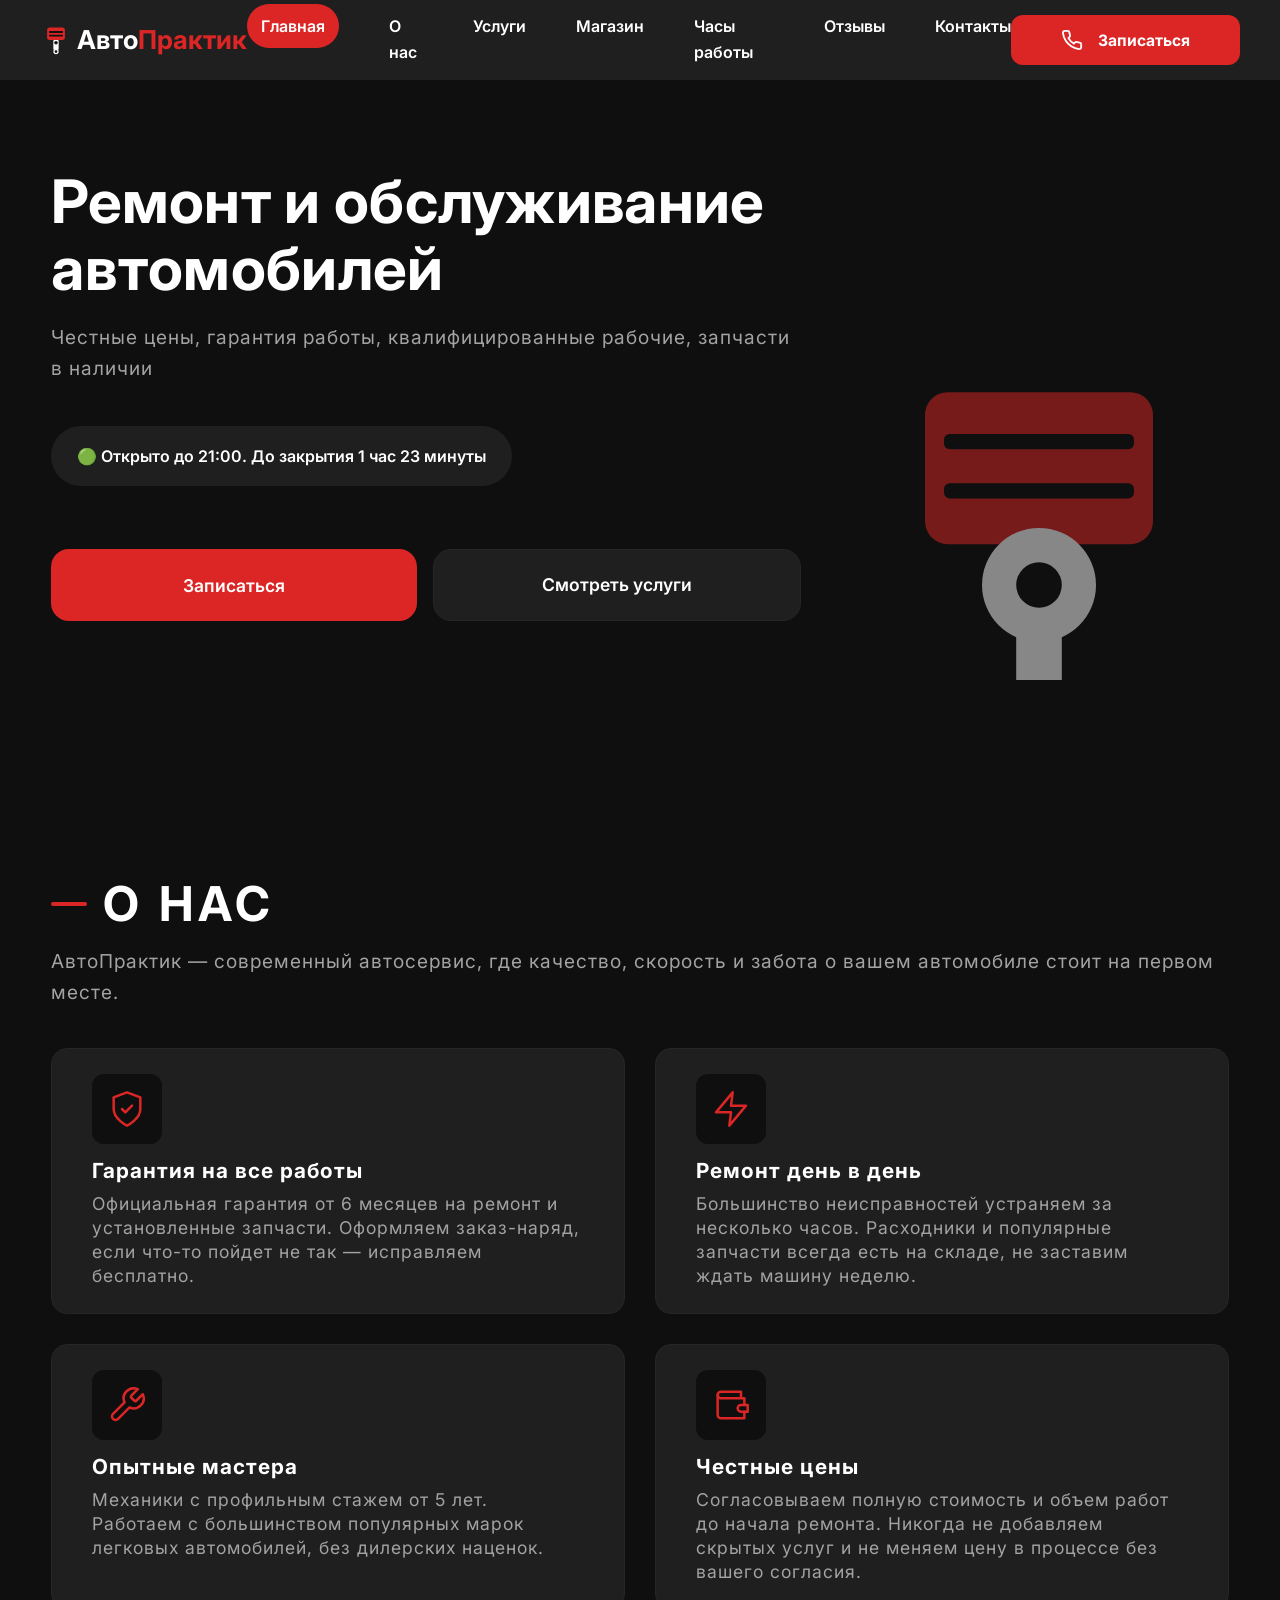
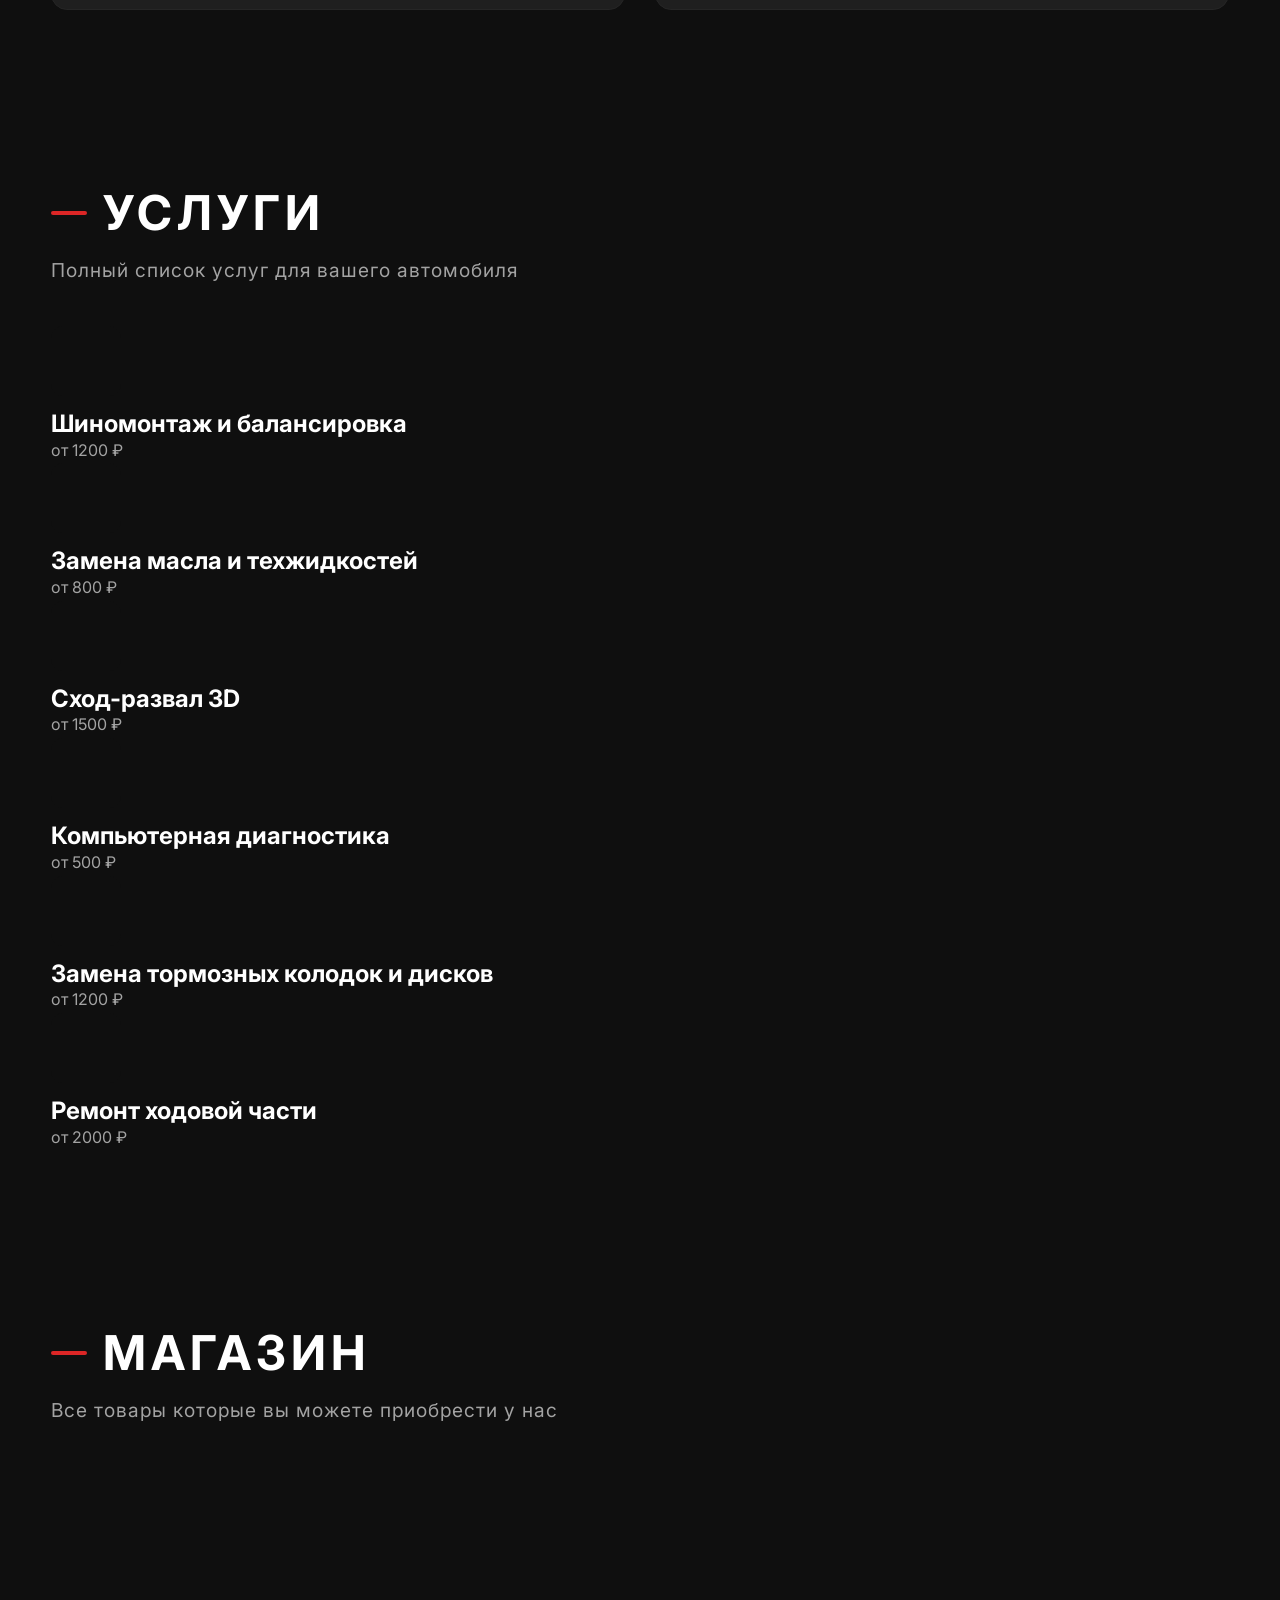
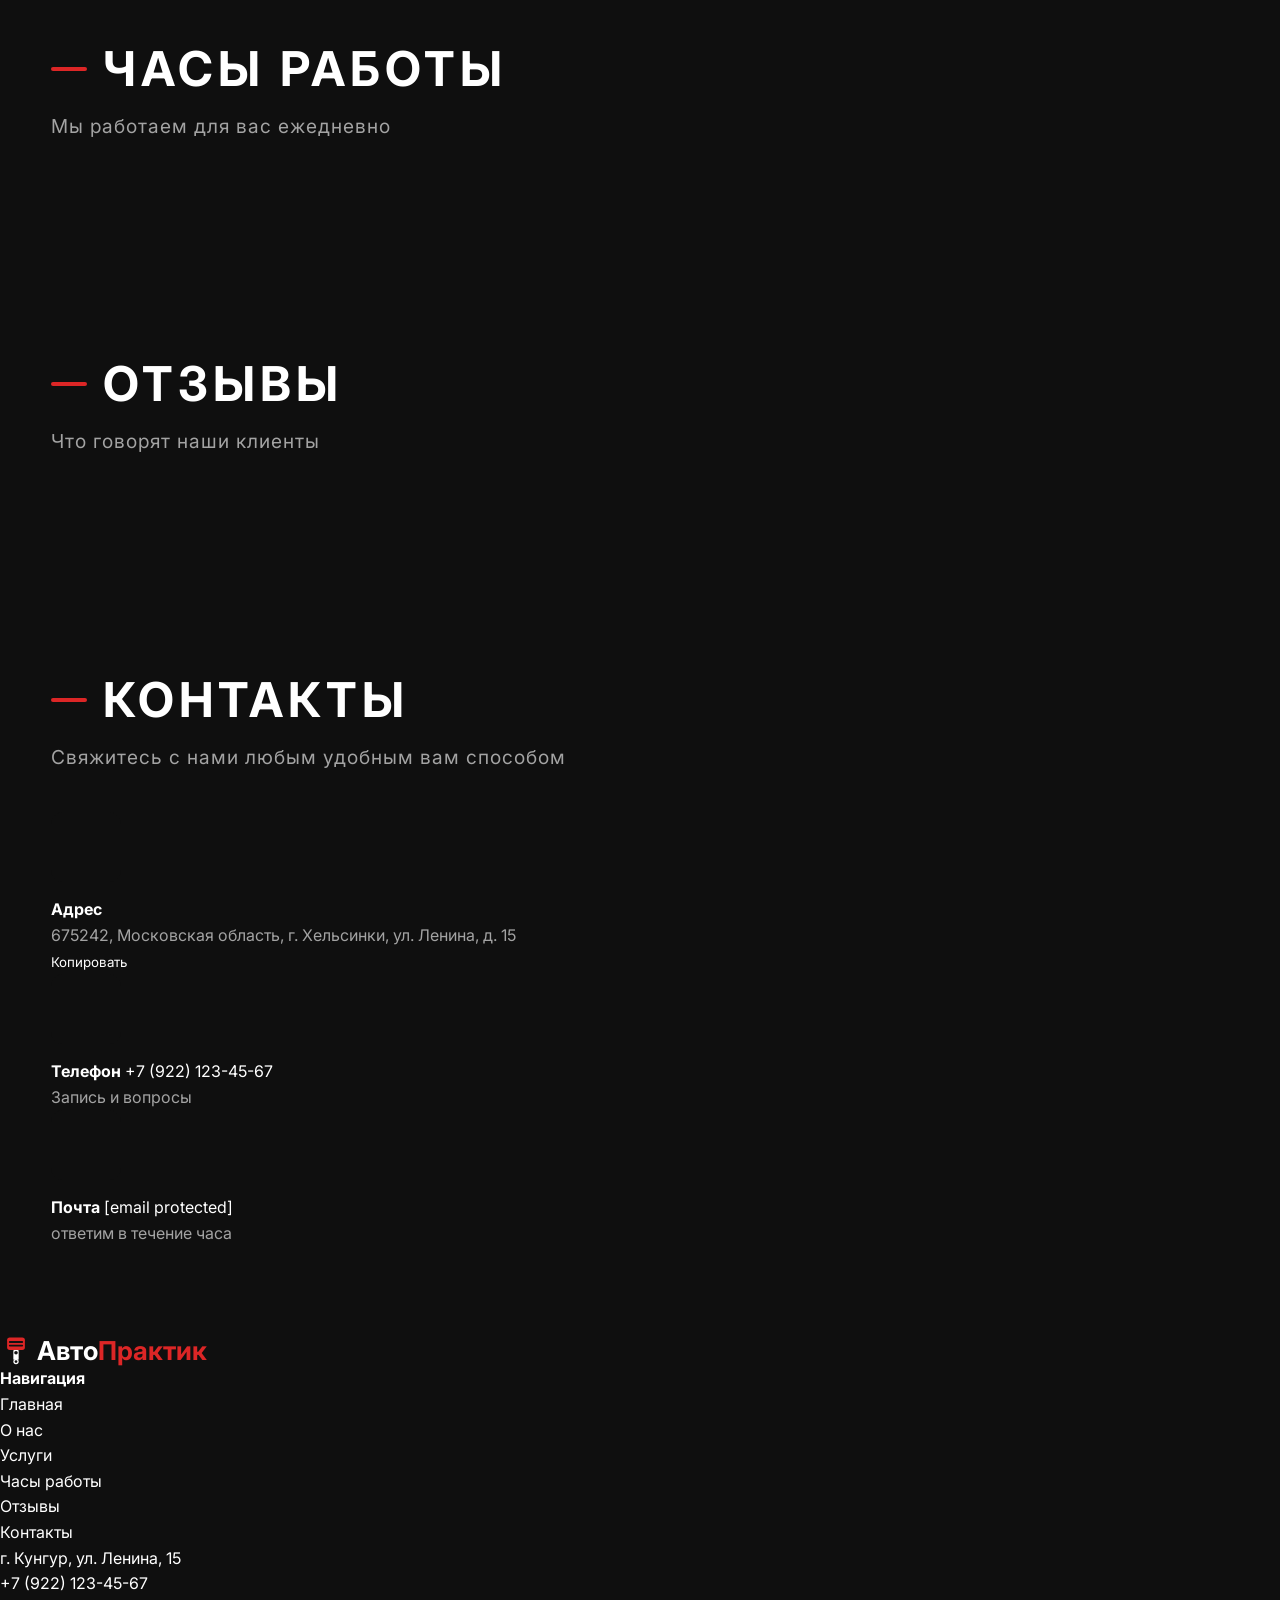
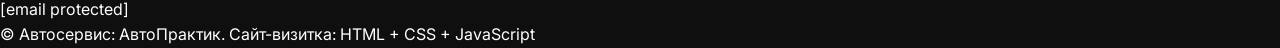
==== index.html @ 9442e723 "Первый коммит" ====
<!DOCTYPE html>
<html lang="ru" data-theme="dark">
<head>
    <meta charset="UTF-8">
    <meta name="viewport" content="width=device-width, initial-scale=1.0">
    <title>Автосервис • Практика</title>
    <link rel="preconnect" href="https://fonts.googleapis.com">
    <link rel="preconnect" href="https://fonts.gstatic.com" crossorigin>
    <link href="https://fonts.googleapis.com/css2?family=Inter:wght@400;500;600;700&display=swap" rel="stylesheet">
    <link rel="stylesheet" href="style.css">
</head>
<body>
    <!-- шапка -->
    <header id="header">
        <a href="#home" class="logo">
            <svg width="32" height="32" viewBox="0 0 36 36" fill="none" xmlns="http://www.w3.org/2000/svg">
                <rect x="8" y="4" width="20" height="14" rx="3" fill="#dc2626"/>
                <rect x="10" y="8" width="16" height="2" rx="1" fill="#111"/>
                <rect x="10" y="12" width="16" height="2" rx="1" fill="#111"/>
                <rect x="15" y="18" width="6" height="11" rx="1" fill="#ffffff"/>
                <circle cx="18" cy="21" r="2" fill="#111"/>
                <circle cx="18" cy="31" r="3" fill="#ffffff"/>
                <circle cx="18" cy="31" r="1.5" fill="#111"/>
            </svg>
            <h2>Авто<span>Практик</span></h2>
        </a>

        <nav>
            <ul class="nav-links" id="navLinks">
                <li><a href="#home" class="active">Главная</a></li>
                <li><a href="#about">О нас</a></li>
                <li><a href="#services">Услуги</a></li>
                <li><a href="#store">Магазин</a></li>
                <li><a href="#visit">Часы работы</a></li>
                <li><a href="#reviews">Отзывы</a></li>
                <li><a href="#contacts">Контакты</a></li>
            </ul>
        </nav>

        <div class="nav-actions">
            <button class="btn btn-primary" id="record">
                <svg width="22" height="22" viewBox="0 0 24 24" fill="none" stroke="currentColor" stroke-width="2" stroke-linecap="round" stroke-linejoin="round" xmlns="http://www.w3.org/2000/svg">
                    <path d="M22 16.92v3a2 2 0 0 1-2.18 2 19.79 19.79 0 0 1-8.63-3.07 19.5 19.5 0 0 1-6-6A19.79 19.79 0 0 1 2.12 4.18 2 2 0 0 1 4.11 2h3a2 2 0 0 1 2 1.72 12.84 12.84 0 0 0 .7 2.81 2 2 0 0 1-.45 2.11L8.09 9.91a16 16 0 0 0 6 6l1.27-1.27a2 2 0 0 1 2.11-.45 12.84 12.84 0 0 0 2.81.7A2 2 0 0 1 22 16.92z"/>
                </svg>
                Записаться
            </button>
            <button class="burger" id="burger" aria-label="Меню навигации"><span></span><span></span><span></span></button>
        </div>
    </header>

    <section id="home">
        <div class="container">
            <div class="gallery reveal" id="gallery">
                <div class="gallery-heading">
                    <h1>Ремонт и обслуживание автомобилей</h1>
                    <p>Честные цены, гарантия работы, квалифицированные рабочие, запчасти в наличии</p>
                    <span class="open-badge">
						<span class="open-dot" id="heroDot"></span>
						<span id="heroStatus">🟢 Открыто до 21:00. До закрытия 1 час 23 минуты</span>
					</span>
                    <div class="hero-buttons">
                        <div class="hero-buttons">
                            <button class="btn btn-primary" id="record">Записаться</button>
                            <a href="#services" class="btn btn-ghost">Смотреть услуги</a>
                        </div>
                    </div>
                </div>
                <svg id="heroPiston" viewBox="0 0 200 300" fill="none" xmlns="http://www.w3.org/2000/svg">
                    <g id="pistonGroup">
                        <rect id="pistonHead" x="40" y="40" width="120" height="80" rx="12" fill="#dc2626"/>
                        <rect x="50" y="62" width="100" height="8" rx="3" fill="#0f0f0f"/>
                        <rect x="50" y="88" width="100" height="8" rx="3" fill="#0f0f0f"/>
                        <rect id="conrod" x="88" y="120" width="24" height="110" rx="6" fill="#ffffff"/>
                        <circle cx="100" cy="135" r="10" fill="#0f0f0f"/>
                    </g>
                    <circle cx="100" cy="250" r="30" fill="#ffffff"/>
                    <circle cx="100" cy="250" r="12" fill="#0f0f0f"/>
                    <circle id="crankPin" cx="100" cy="230" r="8" fill="#ffffff"/>
                </svg>
            </div>
        </div>
    </section>

    <section id="about">
        <div class="container">
            <div class="section-head reveal">
                <h2 class="section-title">О нас</h2>
				<p class="section-sub">АвтоПрактик — современный автосервис, где качество, скорость и забота о вашем автомобиле стоит на первом месте.</p>
            </div>
            <div class="features">
                <article class="feature reveal">
                    <div class="f-icon">
                        <svg width="40" height="40" viewBox="0 0 24 24" fill="none" stroke="#dc2626" stroke-width="1.5" stroke-linecap="round" stroke-linejoin="round">
                            <path d="M12 22s8-4 8-10V5l-8-3-8 3v7c0 6 8 10 8 10z"/>
                            <path d="m9 12 2 2 4-4"/>
                        </svg>
                    </div>
                    <h3>Гарантия на все работы</h3>
                    <p>Официальная гарантия от 6 месяцев на ремонт и установленные запчасти. Оформляем заказ-наряд, если что-то пойдет не так — исправляем бесплатно.</p>
                </article>
                <article class="feature reveal">
                    <div class="f-icon">
                        <svg width="40" height="40" viewBox="0 0 24 24" fill="none" stroke="#dc2626" stroke-width="1.5" stroke-linecap="round" stroke-linejoin="round">
                            <path d="M13 2 3 14h9l-1 8 10-12h-9l1-8z"/>
                        </svg>
                    </div>
                    <h3>Ремонт день в день</h3>
                    <p>Большинство неисправностей устраняем за несколько часов. Расходники и популярные запчасти всегда есть на складе, не заставим ждать машину неделю.</p>
                </article>
                <article class="feature reveal">
                    <div class="f-icon">
                        <svg width="40" height="40" viewBox="0 0 24 24" fill="none" stroke="#dc2626" stroke-width="1.5" stroke-linecap="round" stroke-linejoin="round">
                            <path d="M14.7 6.3a1 1 0 0 0 0 1.4l1.6 1.6a1 1 0 0 0 1.4 0l3.77-3.77a6 6 0 0 1-7.94 7.94l-6.91 6.91a2.12 2.12 0 0 1-3-3l6.91-6.91a6 6 0 0 1 7.94-7.94l-3.76 3.76z"/>
                        </svg>
                    </div>
                    <h3>Опытные мастера</h3>
                    <p>Механики с профильным стажем от 5 лет. Работаем с большинством популярных марок легковых автомобилей, без дилерских наценок.</p>
                </article>
                <article class="feature reveal">
                    <div class="f-icon">
                        <svg width="40" height="40" viewBox="0 0 24 24" fill="none" stroke="#dc2626" stroke-width="1.5" stroke-linecap="round" stroke-linejoin="round">
                            <path d="M20 12V8H6a2 2 0 0 1 0-4h12v4"/>
                            <path d="M4 6v12c0 1.1.9 2 2 2h14v-4"/>
                            <path d="M18 12a2 2 0 0 0 0 4h4v-4Z"/>
                        </svg>
                    </div>
                    <h3>Честные цены</h3>
                    <p>Согласовываем полную стоимость и объем работ до начала ремонта. Никогда не добавляем скрытых услуг и не меняем цену в процессе без вашего согласия.</p>
                </article>
            </div>
        </div>
    </section>

    <section id="services">
        <div class="container">
            <div class="section-head reveal">
                <h2 class="section-title">Услуги</h2>
				<p class="section-sub">Полный список услуг для вашего автомобиля</p>
            </div>
            <div class="servis-grid" id="servisGrid">
                <article class="feature-servis reveal">
                    <div class="f-icon"></div>
                    <h2>Шиномонтаж и балансировка</h2>
                    <p>от 1200 ₽</p>
                </article>
                <article class="feature-servis reveal">
                    <div class="f-icon"></div>
                    <h2>Замена масла и техжидкостей</h2>
                    <p>от 800 ₽</p>
                </article>
                <article class="feature-servis reveal">
                    <div class="f-icon"></div>
                    <h2> Сход-развал 3D</h2>
                    <p>от 1500 ₽</p>
                </article>
                <article class="feature-servis reveal">
                    <div class="f-icon"></div>
                    <h2>Компьютерная диагностика</h2>
                    <p>от 500 ₽</p>
                </article>
                <article class="feature-servis reveal">
                    <div class="f-icon"></div>
                    <h2>Замена тормозных колодок и дисков</h2>
                    <p>от 1200 ₽</p>
                </article>
                <article class="feature-servis reveal">
                    <div class="f-icon"></div>
                    <h2>Ремонт ходовой части</h2>
                    <p>от 2000 ₽</p>
                </article>
            </div>
        </div>
    </section>

    <section id="store">
        <div class="container">
            <div class="section-head reveal">
                <h2 class="section-title">Магазин</h2>
				<p class="section-sub">Все товары которые вы можете приобрести у нас</p>
            </div>
            <div class="store-grid" id="storeGrid"></div>
        </div>
    </section>

    <section id="visit">
        <div class="container">
            <div class="section-head reveal">
                <h2 class="section-title">Часы работы</h2>
				<p class="section-sub">Мы работаем для вас ежедневно</p>
            </div>
            <div class="visit-grid" id="visitGrid"></div>
        </div>
    </section>

    <section id="reviews">
        <div class="container">
            <div class="section-head reveal">
                <h2 class="section-title">Отзывы</h2>
				<p class="section-sub">Что говорят наши клиенты</p>
            </div>
            <div class="review" id="review"></div>
        </div>
    </section>

    <section id="contacts">
        <div class="container">
            <div class="section-head reveal">
                <h2 class="section-title">Контакты</h2>
				<p class="section-sub">Свяжитесь с нами любым удобным вам способом</p>
            </div>
            <div class="contacts-grid">
                <div class="contact-list">
                    <div class="contact-item reveal">
                        <span class="f-icon"></span>
                        <div>
                            <b>Адрес</b>
                            <p id="addressText">675242, Московская область, г. Хельсинки, ул. Ленина, д. 15</p>
                        </div>
                        <button class="copy-btn" id="copyAddress">Копировать</button>
                    </div>
                    <div class="contact-item reveal">
                        <span class="f-icon"></span>
                        <b>Телефон</b>
                        <a href="tel:+79221234567">+7 (922) 123-45-67</a>
                        <p>Запись и вопросы</p>
                    </div>
                    <div class="contact-item reveal">
                        <span class="f-icon"></span>
                        <b>Почта</b>
                        <a class="link" href="/cdn-cgi/l/email-protection#f9919c959596b99c81989489959cd79a9694"><span
							class="__cf_email__"
							data-cfemail="d0b8b5bcbcbf90b5a8b1bda0bcb5feb3bfbd">[email&#160;protected]</span></a>
						<p>ответим в течение часа</p>
                    </div>
                </div>
            </div>
        </div>
    </section>

    <!-- подвал -->
     <footer>
        <div class="footer-grid">
            <div>
                <a href="#home" class="logo">
                    <svg width="32" height="32" viewBox="0 0 36 36" fill="none" xmlns="http://www.w3.org/2000/svg">
                        <rect x="8" y="4" width="20" height="14" rx="3" fill="#dc2626"/>
                        <rect x="10" y="8" width="16" height="2" rx="1" fill="#111"/>
                        <rect x="10" y="12" width="16" height="2" rx="1" fill="#111"/>
                        <rect x="15" y="18" width="6" height="11" rx="1" fill="#ffffff"/>
                        <circle cx="18" cy="21" r="2" fill="#111"/>
                        <circle cx="18" cy="31" r="3" fill="#ffffff"/>
                        <circle cx="18" cy="31" r="1.5" fill="#111"/>
                    </svg>
                    <h2>Авто<span>Практик</span></h2>
                </a>
            </div>
            <div>
                <h4>Навигация</h4>
                <ul>
                    <li><a href="#home" class="active">Главная</a></li>
                    <li><a href="#about">О нас</a></li>
                    <li><a href="#services">Услуги</a></li>
                    <li><a href="#visit">Часы работы</a></li>
                    <li><a href="#reviews">Отзывы</a></li>
                    <li><a href="#contacts">Контакты</a></li>
                </ul>
            </div>
            <div>
                <ul>
                    <li><a href="#contacts">г. Кунгур, ул. Ленина, 15</a></li>
					<li><a href="tel:+79221234567">+7 (922) 123-45-67</a></li>
					<li><a href="/cdn-cgi/l/email-protection#d8b0bdb4b4b798bda0b9b5a8b4bdf6bbb7b5"><span class="__cf_email__"
						data-cfemail="660e030a0a0926031e070b160a034805090b">[email&#160;protected]</span></a></li>
                </ul>
            </div>
            <div class="footer-bottom">
				<span>© <span id="year"></span> Автосервис: АвтоПрактик.</span>
				<span>Сайт-визитка: HTML + CSS + JavaScript</span>
			</div>
        </div>
     </footer>

    <script src="script.js"></script>
</body>
</html>
---- style.css ----
/* темная тема */
:root[data-theme="dark"] {
    --bg: #0f0f0f; /* основной фон страницы, почти черный не угольно черный чтобы не резал глаза */
    --surface: #1f1f1f;; /* фон карточек, шапки, выпадающих меню */
    --surface-hover: #2b2b2b; /* фон карточек при наведении */
    --border: #262626; /* цвет разделителей и обводок */
    --text-main: #ffffff; /* основной текст заголовков */
    --text-muted: #a3a3a3; /* приглушенный серый текст подзаголовков */
    --accent: #dc2626; /* твой основной красный акцент для кнопок и выделений */
    --accent-hover: #7f1212; /* красный чуть темнее при наведении на кнопку */
    --accent-soft: rgba(220, 38, 38, 0.1); /* очень бледный красный для подложек */
}
/* светлая тема */
:root[data-theme="light"] {
    --bg: #f8fafc; /* мягкий светло серый фон не ядовито белый */
    --surface: #ffffff; /* чисто белый фон карточек */
    --surface-hover: #f1f5f9; /* светло серый фон при наведении */
    --border: #e2e8f0; /* светлые разделители */
    --text-main: #0f172a; /* темно серый основной текст не чисто черный */
    --text-muted: #64748b; /* приглушенный серый текст */
    --accent: #dc2626; /* красный акцент оставляем ТОТ ЖЕ самый, фирменный цвет не меняется между темами */
    --accent-hover: #b91c1c;
    --accent-soft: rgba(220, 38, 38, 0.1);
} 
* {margin: 0; padding: 0; box-sizing: border-box;}
html {scroll-behavior: smooth;}
body {
    font-family: 'Inter', system-ui, -apple-system, sans-serif;
    background: var(--bg);
    color: var(--text-main);
    line-height: 1.6;
    transition: background-color 0.3s ease, color 0.3s ease;
    width: 100%;
}
h1, h2, h3 {
    font-family: inherit;
    font-weight: 700;
    line-height: 1.12;
    color: var(--text-main)
}
p {color: var(--text-muted)}
.container {width: min(1180px, 92%); margin: 0 auto;}
button {font-family: inherit; cursor: pointer; border: none; background: none; color: inherit;}
section {padding: 88px 0;}
.btn-ghost {background-color: var(--surface); border: 1px solid var(--border)}
.btn-ghost:hover {background: var(--surface-hover);}
.btn {
    display: inline-flex;
    align-items: center;
    gap: 9px;
    padding: 14px 28px;
    border-radius: 999px;
    font-weight: 700;
    font-size: 0.98rem;
    transition:
        transform 0.25s,
        box-shadow 0.25s;
    will-change: transform;
}
.btn:hover {transform: translateY(-5px);}
.btn-primary {background-color: var(--accent);}
.btn-primary:hover {background-color: var(--accent-hover);}
header, article, button, section, footer, .feature, .contact-item {transition: background-color 0.3s ease, border-color 0.3s ease, color 0.3s ease;}
a {color: inherit; text-decoration: none;}
ul {list-style-type: none;}
.logo {
    display: flex;
    align-items: center;
    gap: 5px;
    font-size: 22px;
    font-weight: 700;
    text-decoration: none;
}
.logo h2 {font-size: 26px; color: var(--text-main); font-weight: 700;}
.logo h2 span {color: var(--accent);}
header {display: flex; align-items: center; justify-content: space-between; height: 74px; background-color: var(--surface); padding: 40px; position: fixed; z-index: 1000; width: 100%;}
.nav-actions {display: flex;}
.nav-actions button {border-radius: 12px; padding: 14px 50px; gap: 15px;}
.burger {display: none;}
nav ul {display: flex; gap: 50px; font-weight: 600;}
.nav-links li .active {background-color: var(--accent); padding: 12px 14px; border-radius: 999px;}
#home .container {position: relative; min-height: 500px; padding: 80px 0 80px}
#heroPiston {
    position: absolute;
    width: 380px;
    opacity: 0.5;
    z-index: 0;
    right: 0;
    top: 50%;
    transform: translateY(-50%);
}
.gallery-heading {max-width: 750px;}
.gallery-heading h1 {font-size: 60px; letter-spacing: 0.3px; margin-bottom: 20px;}
.gallery-heading p, .section-sub {font-size: 1.2rem; margin-bottom: 60px; letter-spacing: 1px;}
.section-sub {margin-bottom: 40px;}
.hero-buttons {display: flex; gap: 16px; margin-top: 40px; width: 100%;}
.hero-buttons .btn {flex: 1; height: 72px; border-radius: 18px; font-size: 1.1rem; font-weight: 600; justify-content: center;}
.open-badge {background-color: var(--surface); padding: 20px 26px; border: var(--border); border-radius: 999px; color: var(--text-main); font-weight: 600;}
.section-title {text-transform: uppercase; font-size: 3rem; letter-spacing: 5px; display: inline-flex; align-items: center; gap: 16px; margin-bottom: 15px;}
.section-title::before {content: ""; display: inline-block; width: 36px; height: 4px; background: var(--accent); border-radius: 2px; flex-shrink: 0;}
.features {display: grid; grid-template-columns: repeat(auto-fit, minmax(480px, 1fr)); gap: 30px;}
.feature {background-color: var(--surface); border-radius: 16px; padding: 25px 40px; border: 1px solid var(--border);
    transition: transform 0.25s ease, background-color 0.25s ease, box-shadow 0.25s ease; will-change: transform;}
.feature:hover {background-color: var(--surface-hover); transform: translateY(-10px); box-shadow: 0 12px 28px rgba(0,0,0,0.3);}
.feature h3 {font-family: inherit; letter-spacing: 1px; font-size: 1.3rem; margin-bottom: 10px;}
.feature p {font-size: 1.1rem; letter-spacing: 1px; color: var(--text-muted); line-height: 1.5rem;}
.f-icon {margin-bottom: 15px; background-color: var(--bg); border-radius: 12px; width: 70px; height: 70px; display: grid; place-items: center;}
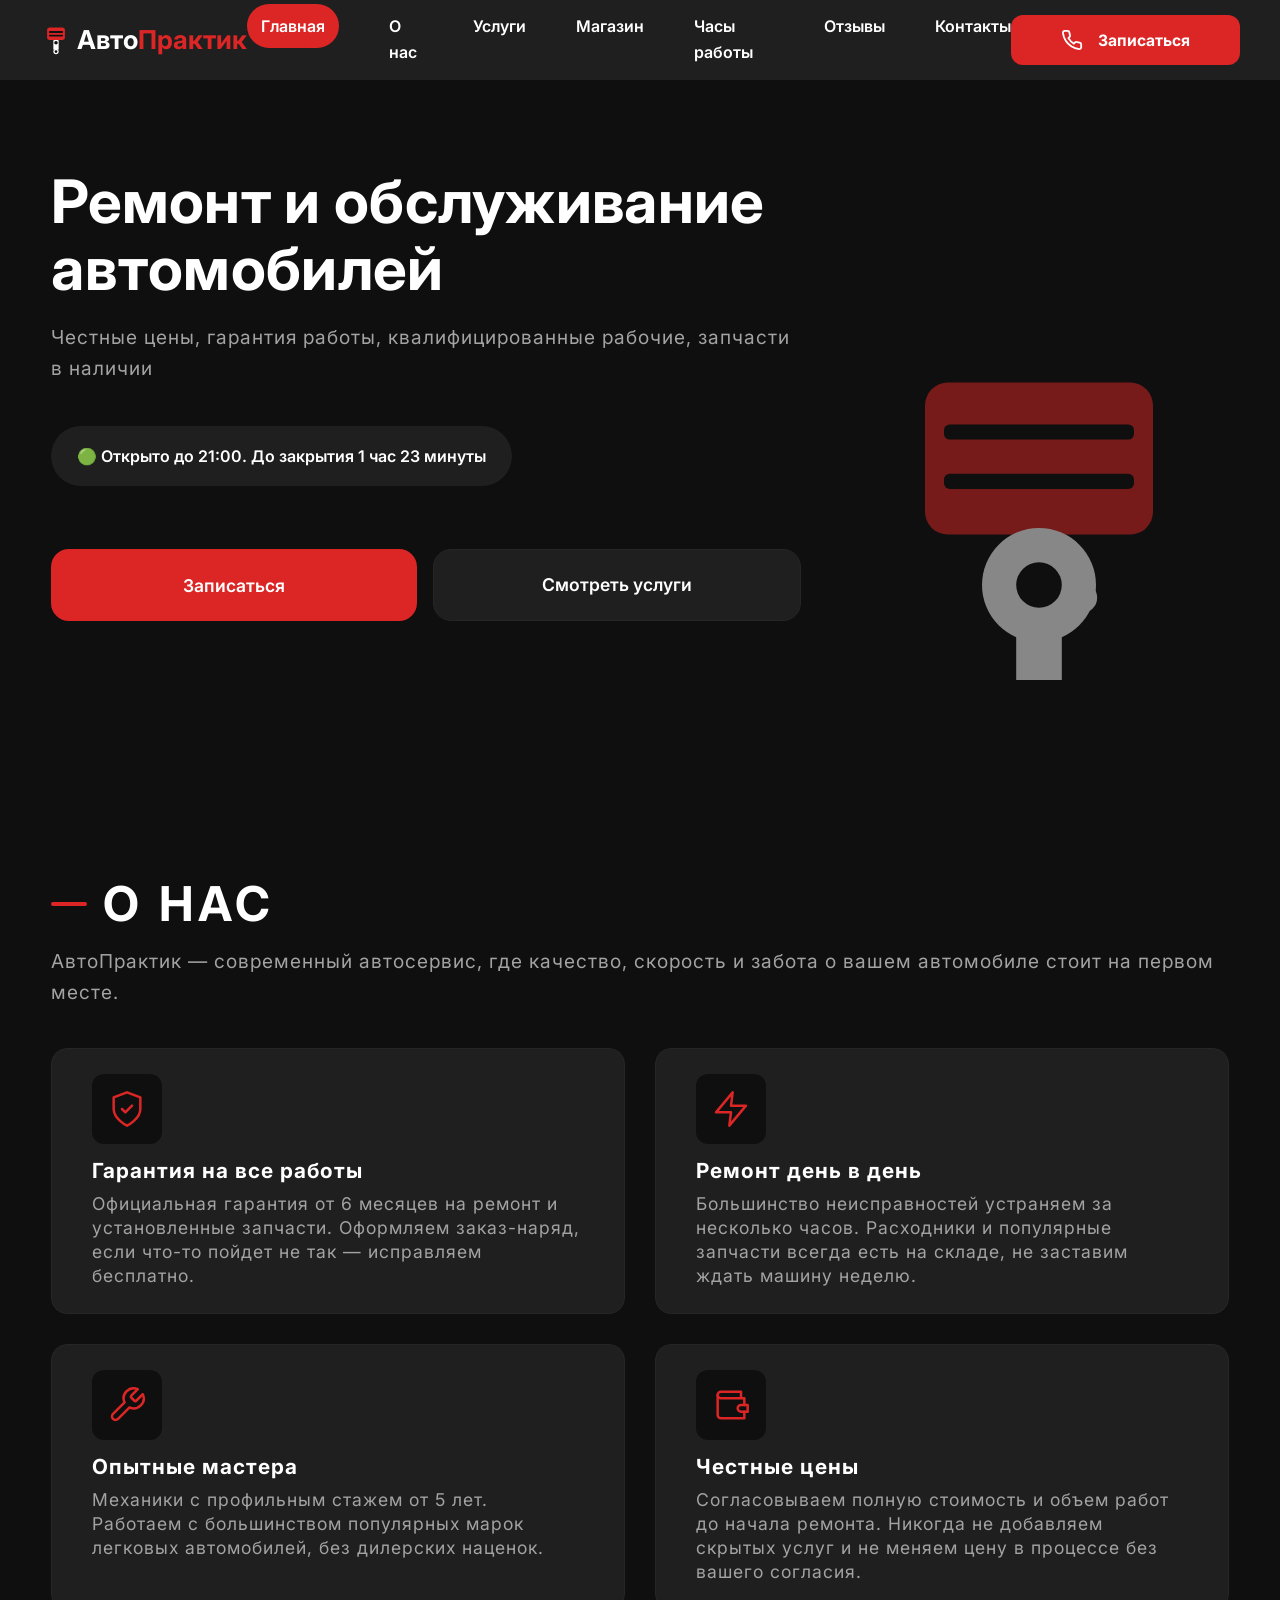
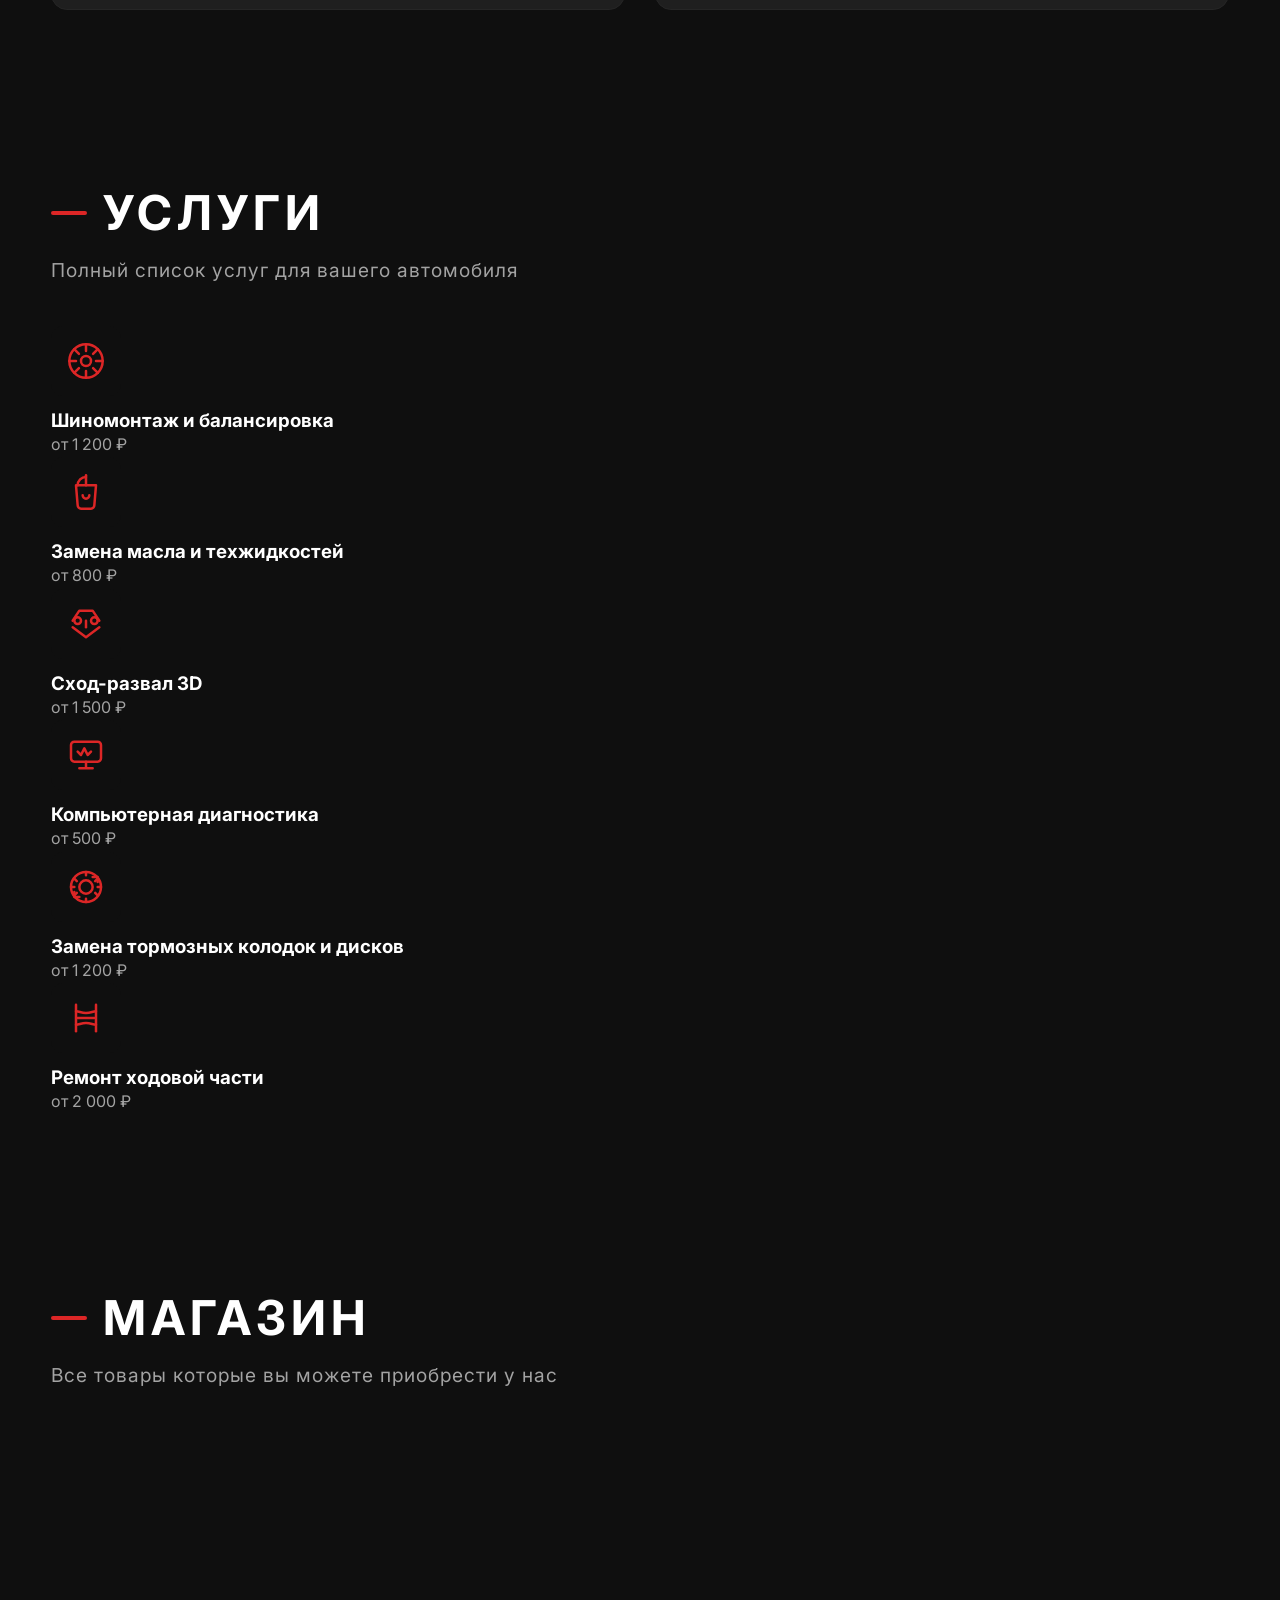
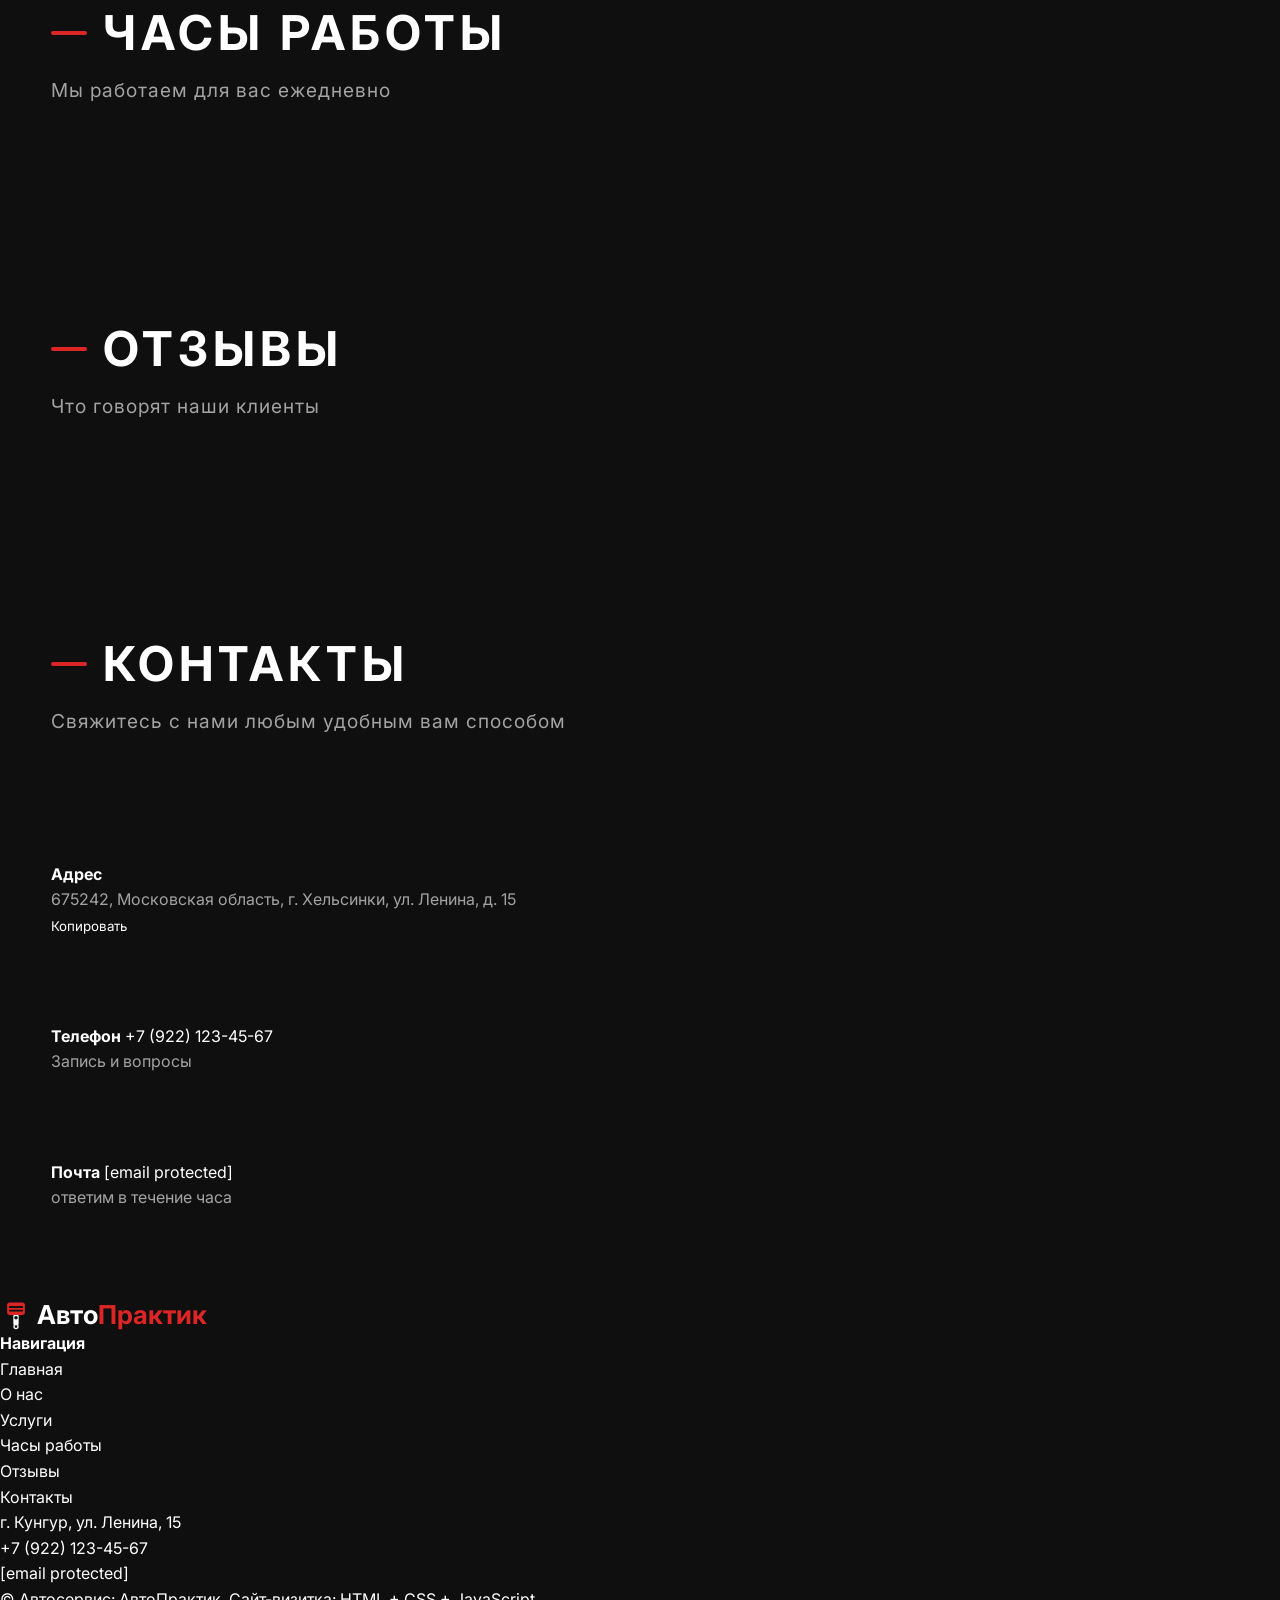
==== commit 2018aedc: "Добавил иконки" ====
--- a/index.html
+++ b/index.html
@@ -139,34 +139,77 @@
             </div>
             <div class="servis-grid" id="servisGrid">
                 <article class="feature-servis reveal">
-                    <div class="f-icon"></div>
-                    <h2>Шиномонтаж и балансировка</h2>
-                    <p>от 1200 ₽</p>
-                </article>
-                <article class="feature-servis reveal">
-                    <div class="f-icon"></div>
-                    <h2>Замена масла и техжидкостей</h2>
+                    <div class="f-icon">
+                        <svg width="40" height="40" viewBox="0 0 24 24" fill="none" stroke="#dc2626" stroke-width="1.5" stroke-linecap="round" stroke-linejoin="round">
+                            <circle cx="12" cy="12" r="10"/>
+                            <circle cx="12" cy="12" r="3"/>
+                            <path d="M12 2v4M12 18v4M2 12h4M18 12h4M4.93 4.93l2.83 2.83M16.24 16.24l2.83 2.83M4.93 19.07l2.83-2.83M16.24 7.76l2.83-2.83"/>
+                        </svg>
+                    </div>
+                    <h3>Шиномонтаж и балансировка</h3>
+                    <p>от 1 200 ₽</p>
+                </article>
+                <article class="feature-servis reveal">
+                    <div class="f-icon">
+                        <svg width="40" height="40" viewBox="0 0 24 24" fill="none" stroke="#dc2626" stroke-width="1.5" stroke-linecap="round" stroke-linejoin="round">
+                            <path d="M12 2v6"/>
+                            <path d="M6 8h12l-1 12a2 2 0 0 1-2 2H9a2 2 0 0 1-2-2L6 8z"/>
+                            <path d="M7 8c0-2.76 2.24-5 5-5"/>
+                            <path d="M10 14a2 2 0 0 0 4 0"/>
+                        </svg>
+                    </div>
+                    <h3>Замена масла и техжидкостей</h3>
                     <p>от 800 ₽</p>
                 </article>
                 <article class="feature-servis reveal">
-                    <div class="f-icon"></div>
-                    <h2> Сход-развал 3D</h2>
-                    <p>от 1500 ₽</p>
-                </article>
-                <article class="feature-servis reveal">
-                    <div class="f-icon"></div>
-                    <h2>Компьютерная диагностика</h2>
+                    <div class="f-icon">
+                        <svg width="40" height="40" viewBox="0 0 24 24" fill="none" stroke="#dc2626" stroke-width="1.5" stroke-linecap="round" stroke-linejoin="round">
+                            <path d="M12 14v-4"/>
+                            <path d="M4 10l4-6h8l4 6"/>
+                            <path d="m4 14 8 6 8-6"/>
+                            <circle cx="7" cy="10" r="2"/>
+                            <circle cx="17" cy="10" r="2"/>
+                        </svg>
+                    </div>
+                    <h3> Сход-развал 3D</h3>
+                    <p>от 1 500 ₽</p>
+                </article>
+                <article class="feature-servis reveal">
+                    <div class="f-icon">
+                        <svg width="40" height="40" viewBox="0 0 24 24" fill="none" stroke="#dc2626" stroke-width="1.5" stroke-linecap="round" stroke-linejoin="round">
+                            <rect x="3" y="4" width="18" height="12" rx="2"/>
+                            <path d="M8 20h8M12 16v4"/>
+                            <path d="M7 10l2 2 2-4 2 4 2-2"/>
+                        </svg>
+                    </div>
+                    <h3>Компьютерная диагностика</h3>
                     <p>от 500 ₽</p>
                 </article>
                 <article class="feature-servis reveal">
-                    <div class="f-icon"></div>
-                    <h2>Замена тормозных колодок и дисков</h2>
-                    <p>от 1200 ₽</p>
-                </article>
-                <article class="feature-servis reveal">
-                    <div class="f-icon"></div>
-                    <h2>Ремонт ходовой части</h2>
-                    <p>от 2000 ₽</p>
+                    <div class="f-icon">
+                        <svg width="40" height="40" viewBox="0 0 24 24" fill="none" stroke="#dc2626" stroke-width="1.5" stroke-linecap="round" stroke-linejoin="round">
+                            <circle cx="12" cy="12" r="9"/>
+                            <circle cx="12" cy="12" r="4"/>
+                            <path d="M12 3v2M12 19v2M3 12h2M19 12h2"/>
+                            <path d="M5 7l1.5 1.5M17.5 15.5 19 17M5 17l1.5-1.5M17.5 8.5 19 7"/>
+                            <path d="M16 6h3v3M8 18H5v-3"/>
+                        </svg>
+                    </div>
+                    <h3>Замена тормозных колодок и дисков</h3>
+                    <p>от 1 200 ₽</p>
+                </article>
+                <article class="feature-servis reveal">
+                    <div class="f-icon">
+                        <svg width="40" height="40" viewBox="0 0 24 24" fill="none" stroke="#dc2626" stroke-width="1.5" stroke-linecap="round" stroke-linejoin="round">
+                            <path d="M6 4v16"/>
+                            <path d="M18 4v16"/>
+                            <path d="M6 8c2 0 3 1 6 1s4-1 6-1"/>
+                            <path d="M6 16c2 0 3-1 6-1s4 1 6 1"/>
+                            <path d="M7 12h10"/>
+                        </svg>
+                    </div>
+                    <h3>Ремонт ходовой части</h3>
+                    <p>от 2 000 ₽</p>
                 </article>
             </div>
         </div>
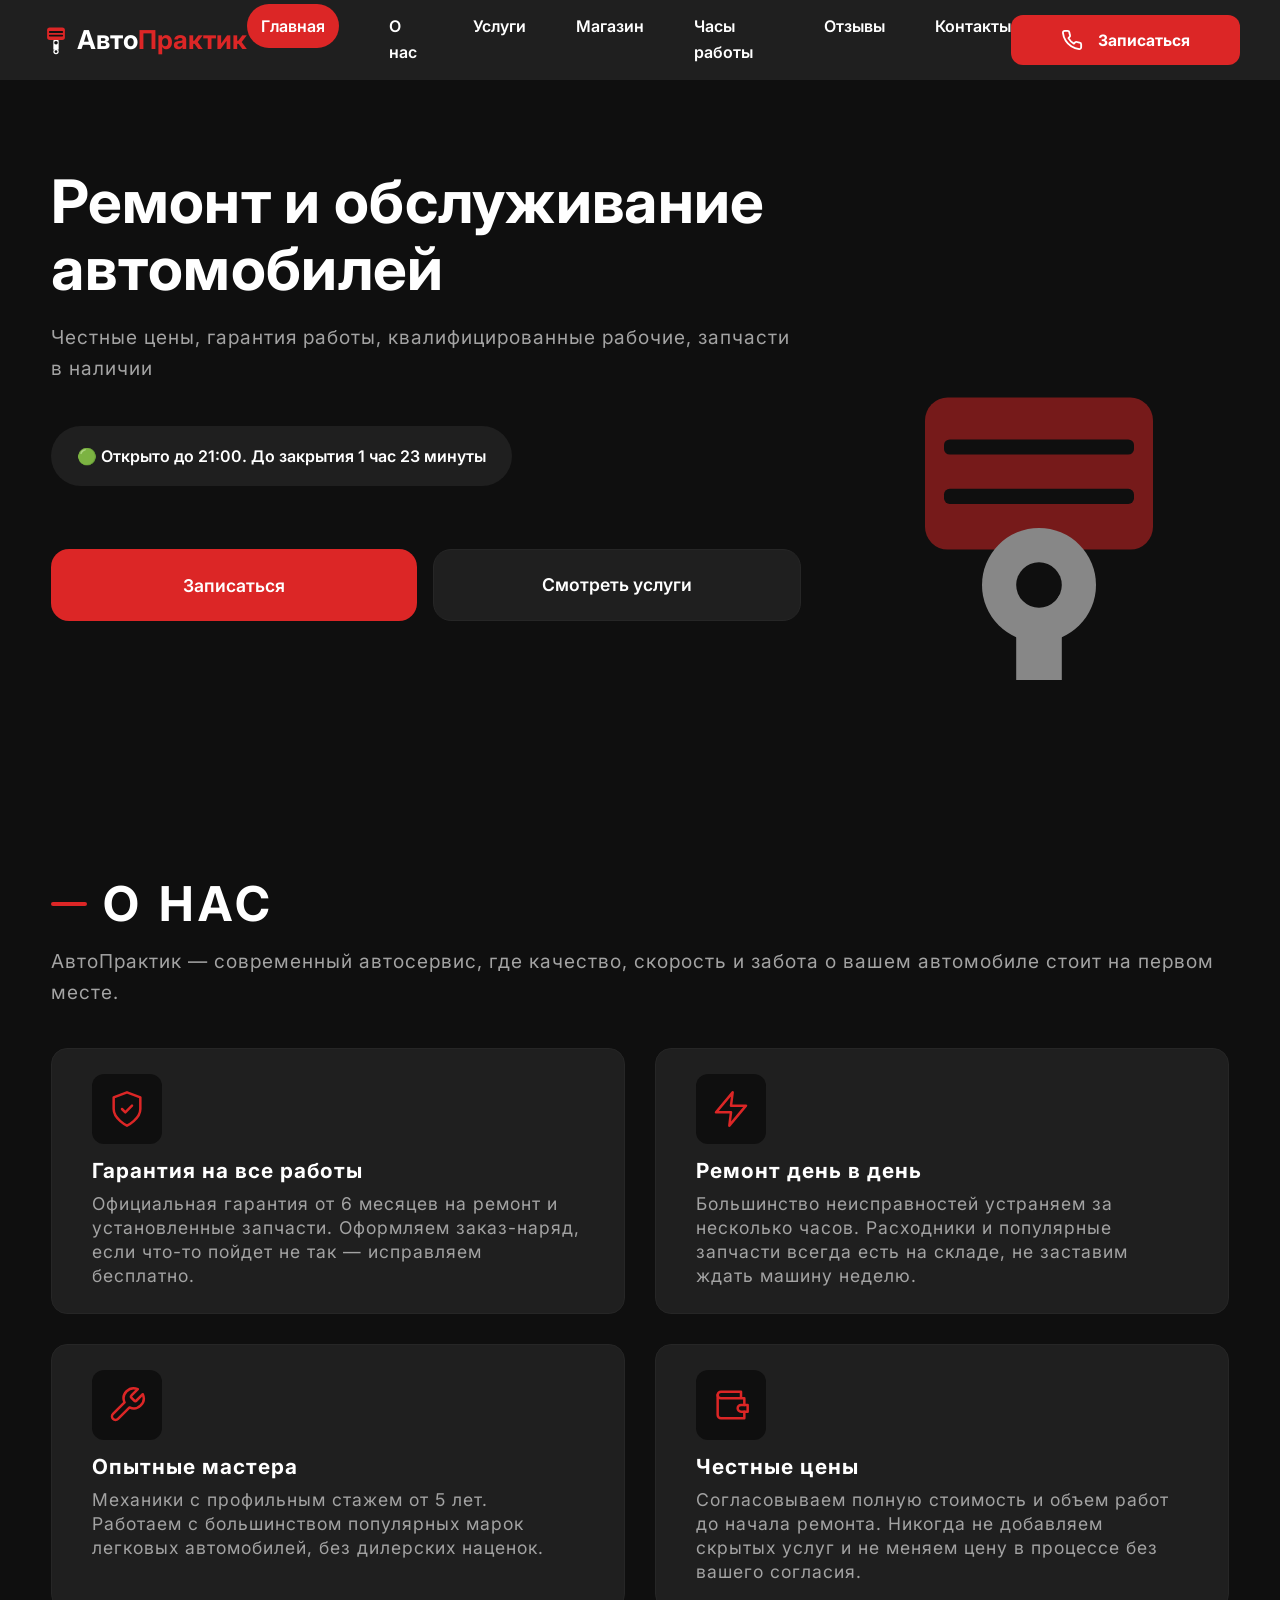
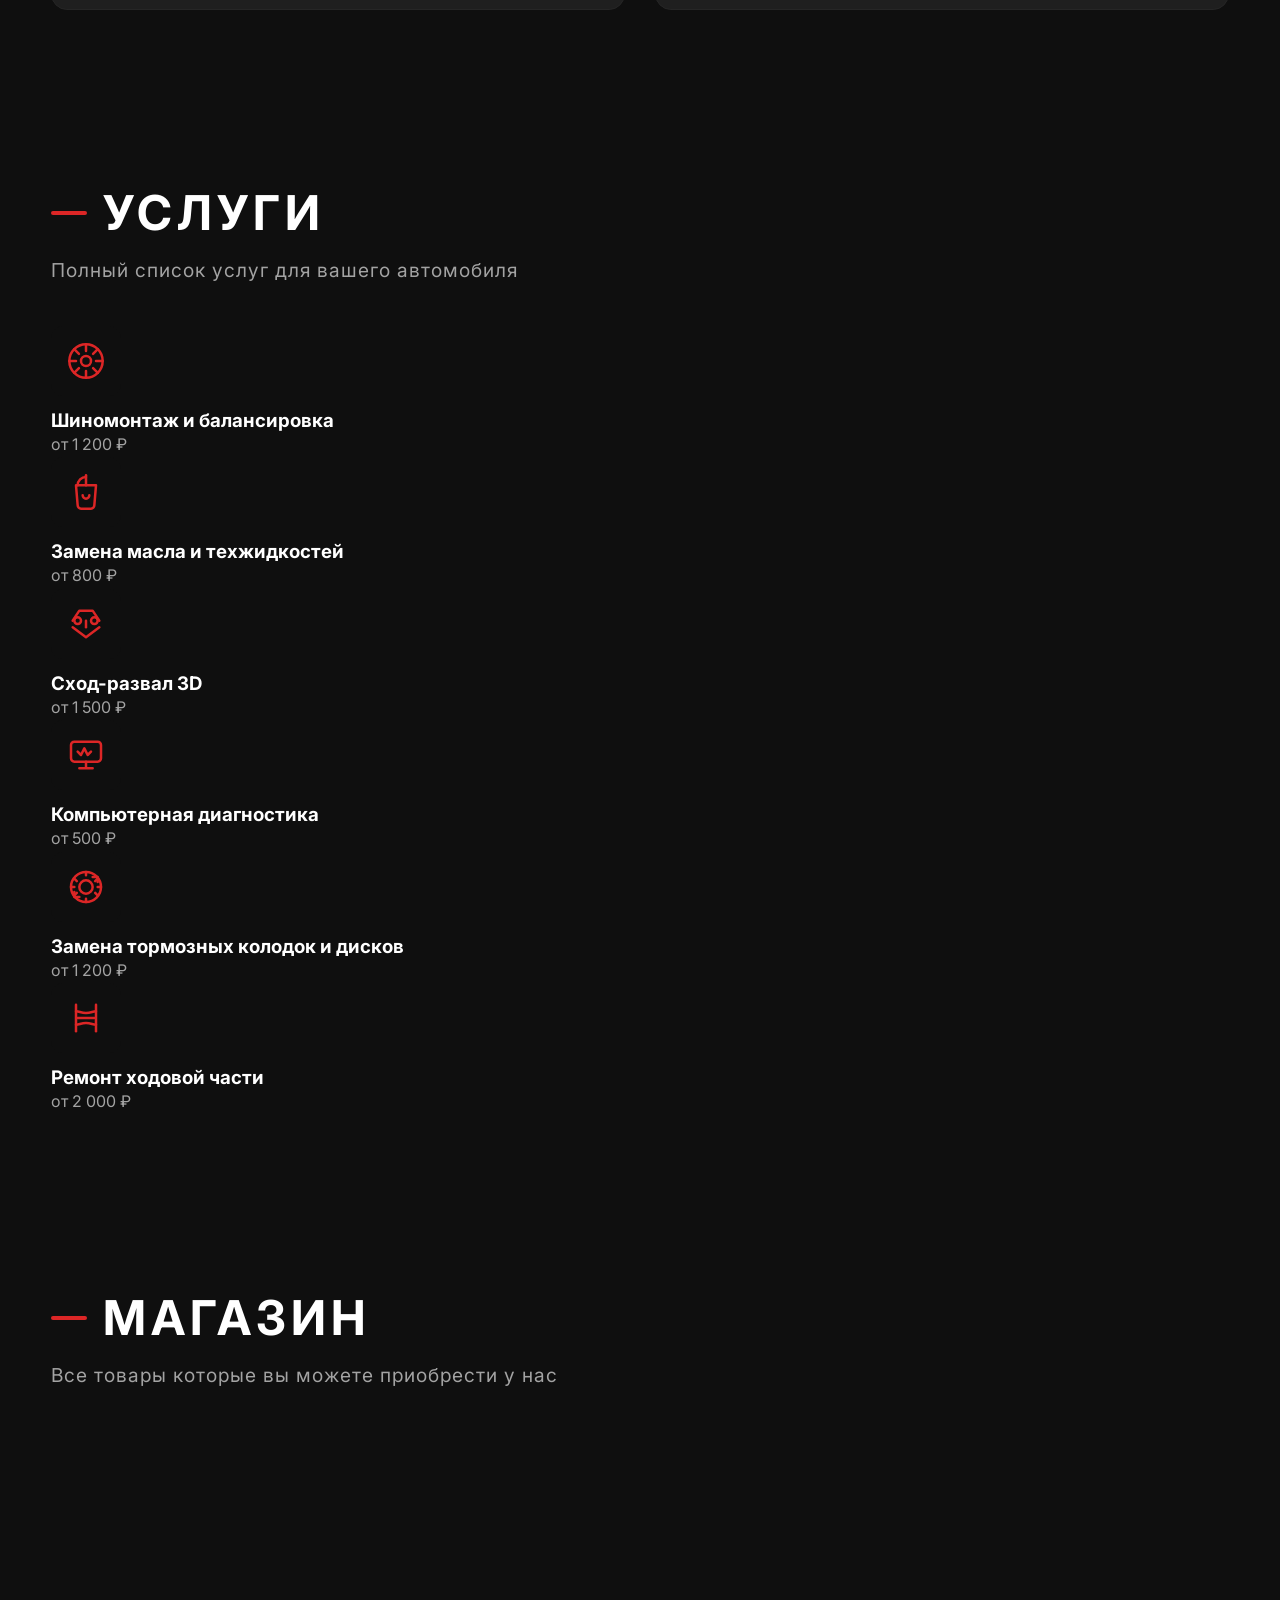
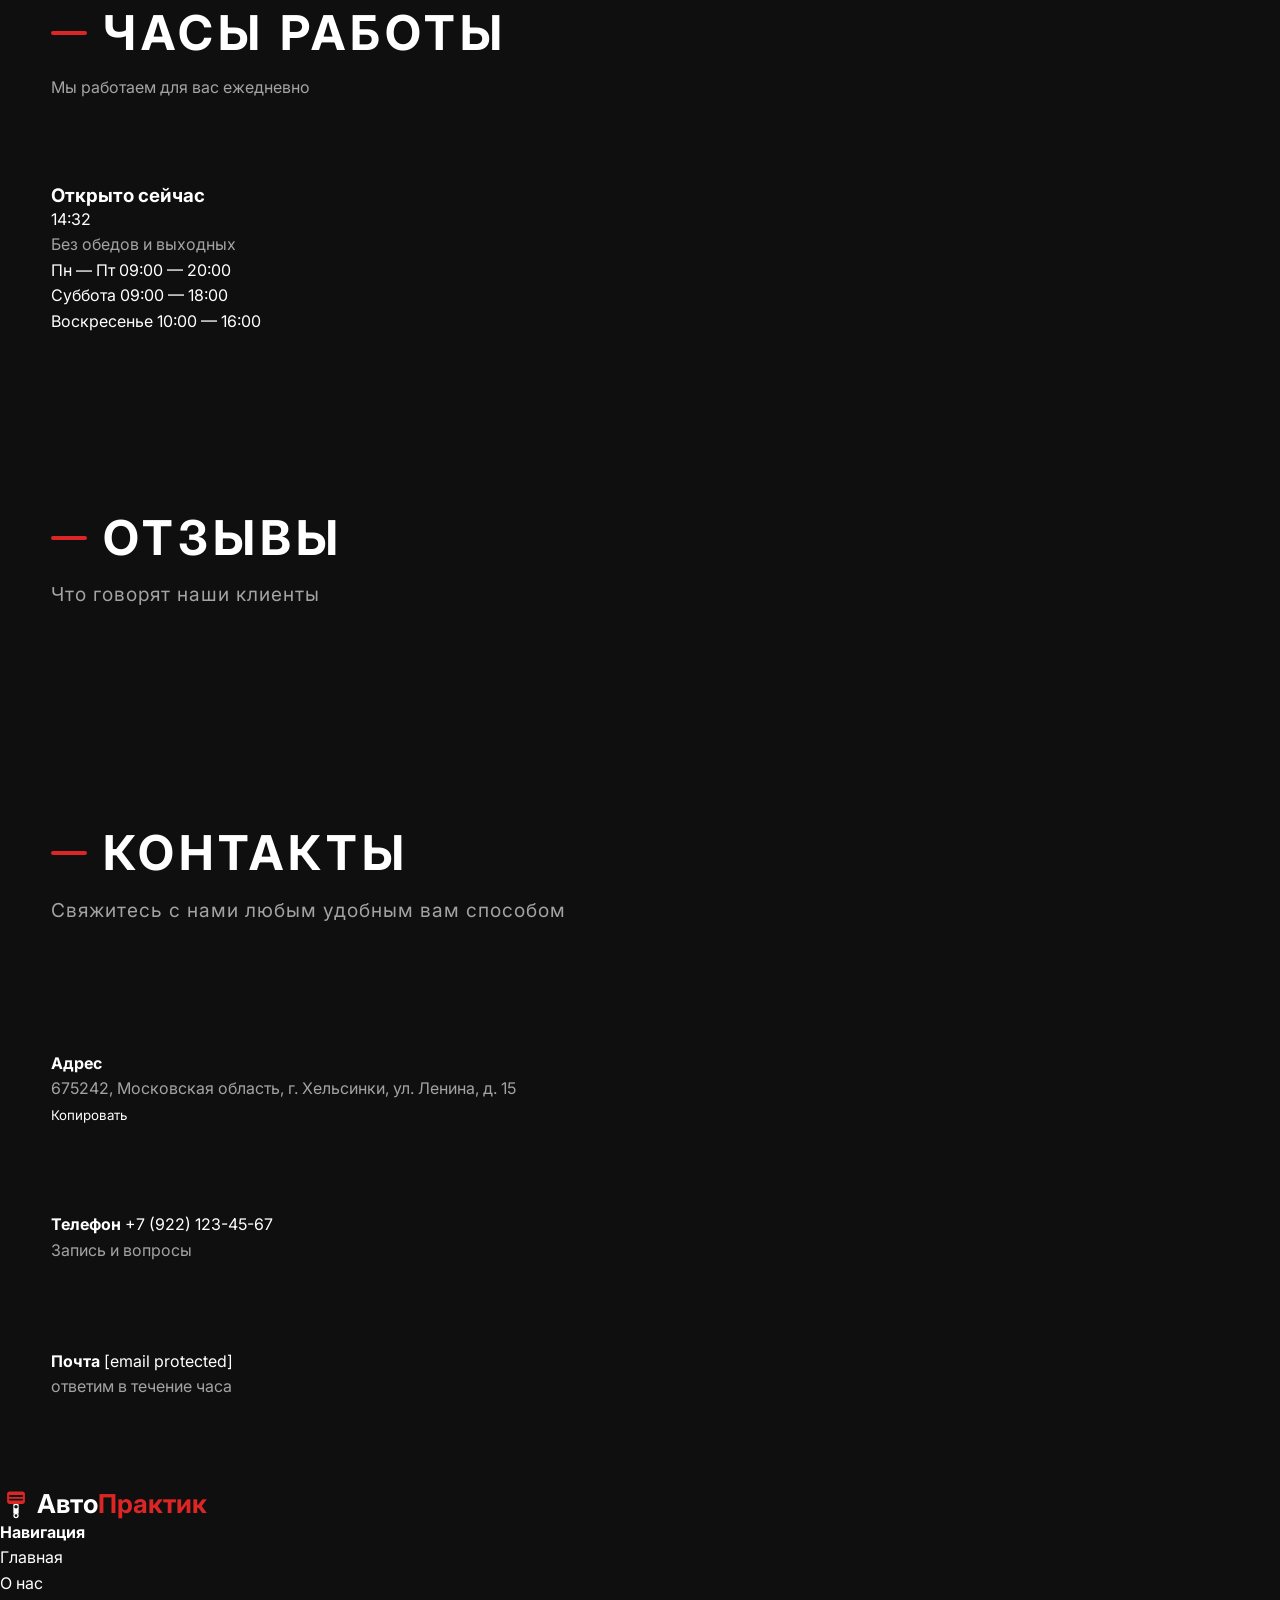
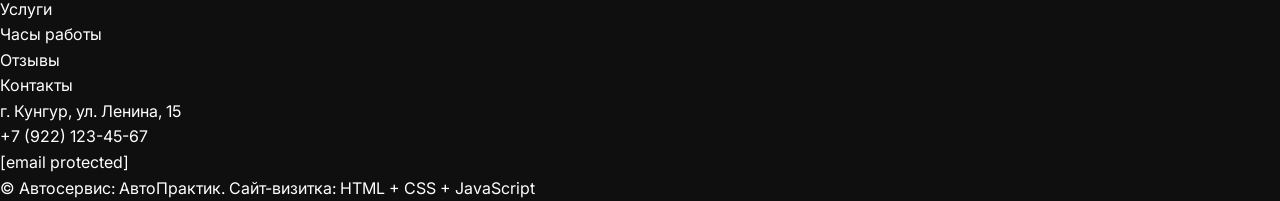
==== commit 34e7aed7: "Изменил разметку" ====
--- a/index.html
+++ b/index.html
@@ -225,13 +225,34 @@
         </div>
     </section>
 
-    <section id="visit">
-        <div class="container">
-            <div class="section-head reveal">
-                <h2 class="section-title">Часы работы</h2>
-				<p class="section-sub">Мы работаем для вас ежедневно</p>
-            </div>
-            <div class="visit-grid" id="visitGrid"></div>
+    <section class="section" id="hours">
+        <div class="container">
+            <h2 class="section-title">Часы работы</h2>
+            <p class="section-subtitle">Мы работаем для вас ежедневно</p>
+
+            <div class="hours-grid">
+                <article class="surface-card status-card">
+                    <div class="f-icon" id="statusIcon"><!-- иконка часов --></div>
+                    <h3 id="statusText">Открыто сейчас</h3>
+                    <div class="current-time" id="currentTime">14:32</div>
+                    <p class="text-muted">Без обедов и выходных</p>
+                </article>
+
+                <article class="surface-card schedule-card">
+                    <div class="schedule-row">
+                        <span>Пн — Пт</span>
+                        <span class="hours-time">09:00 — 20:00</span>
+                    </div>
+                    <div class="schedule-row">
+                        <span>Суббота</span>
+                        <span class="hours-time">09:00 — 18:00</span>
+                    </div>
+                    <div class="schedule-row">
+                        <span>Воскресенье</span>
+                        <span class="hours-time">10:00 — 16:00</span>
+                    </div>
+                </article>
+            </div>
         </div>
     </section>
 
@@ -321,8 +342,9 @@
 				<span>Сайт-визитка: HTML + CSS + JavaScript</span>
 			</div>
         </div>
-     </footer>
-
+    </footer>
+
+    <script src="data.js"></script>
     <script src="script.js"></script>
 </body>
 </html>
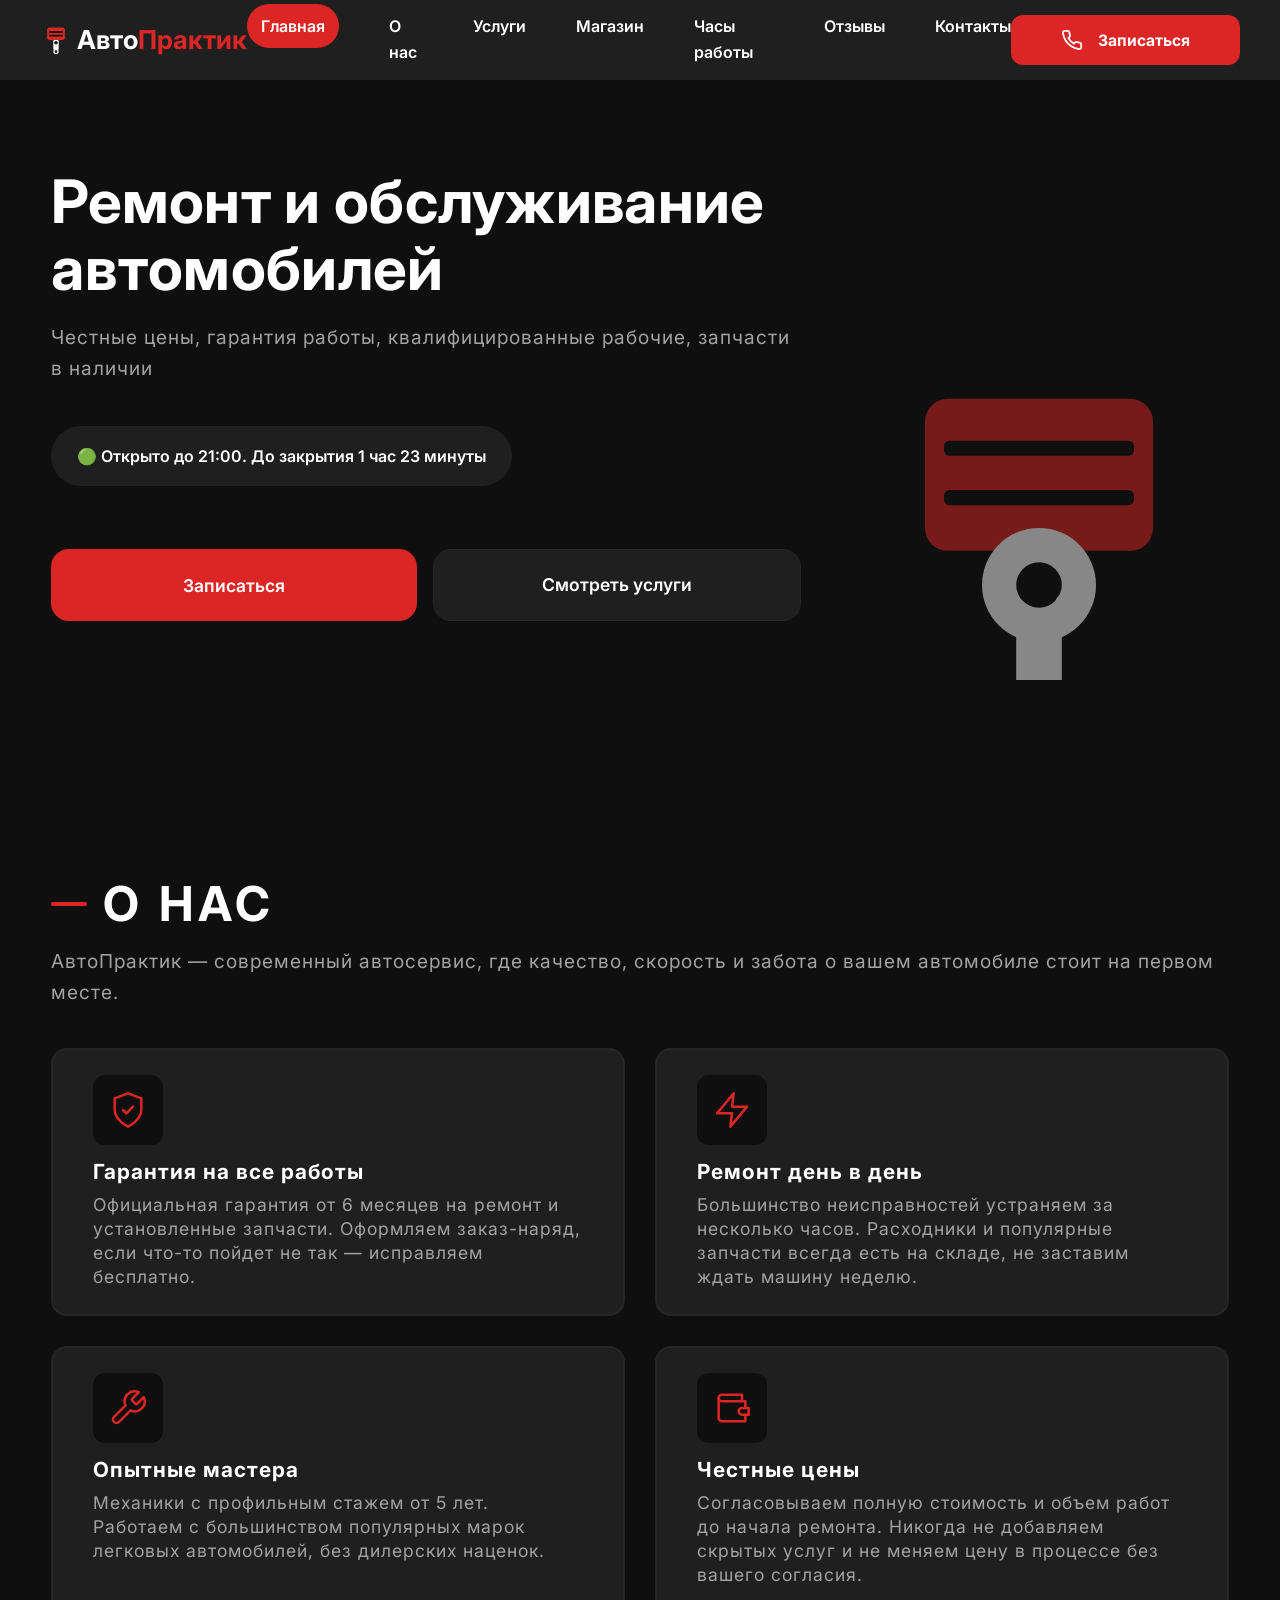
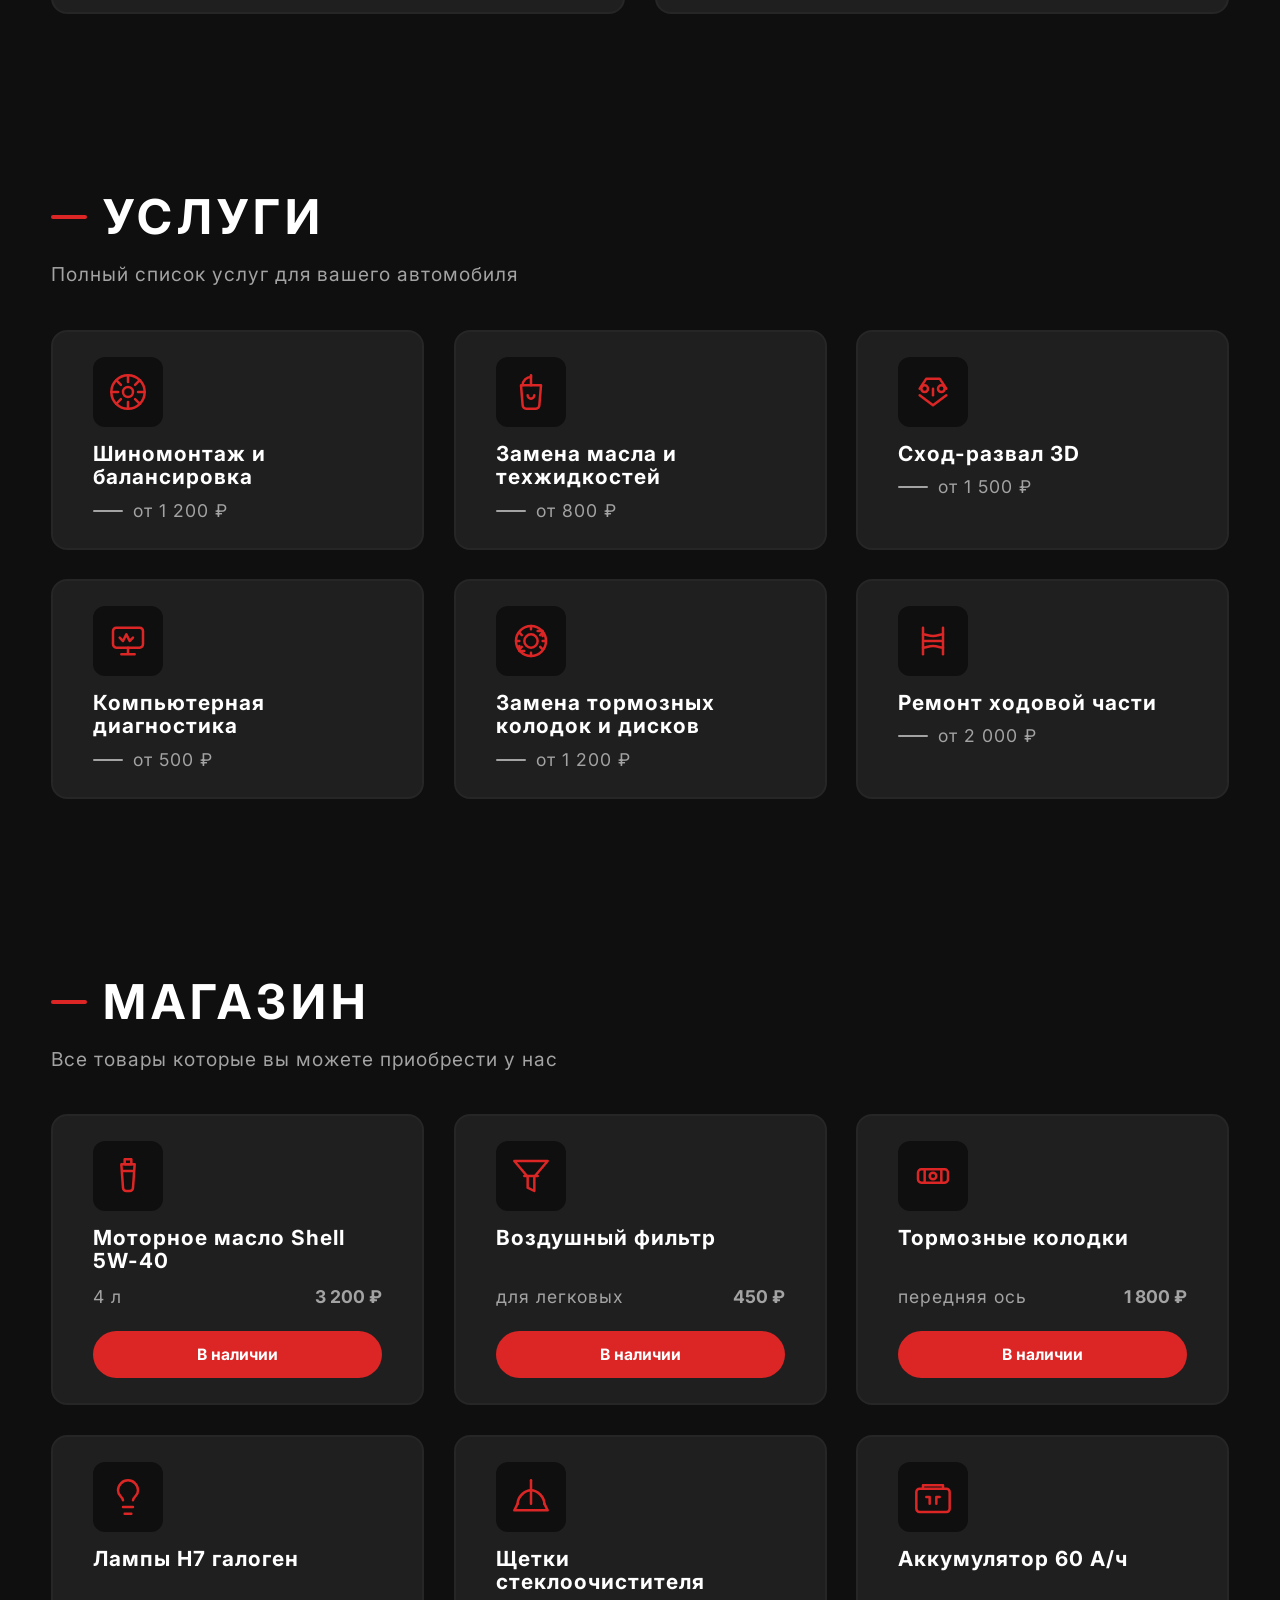
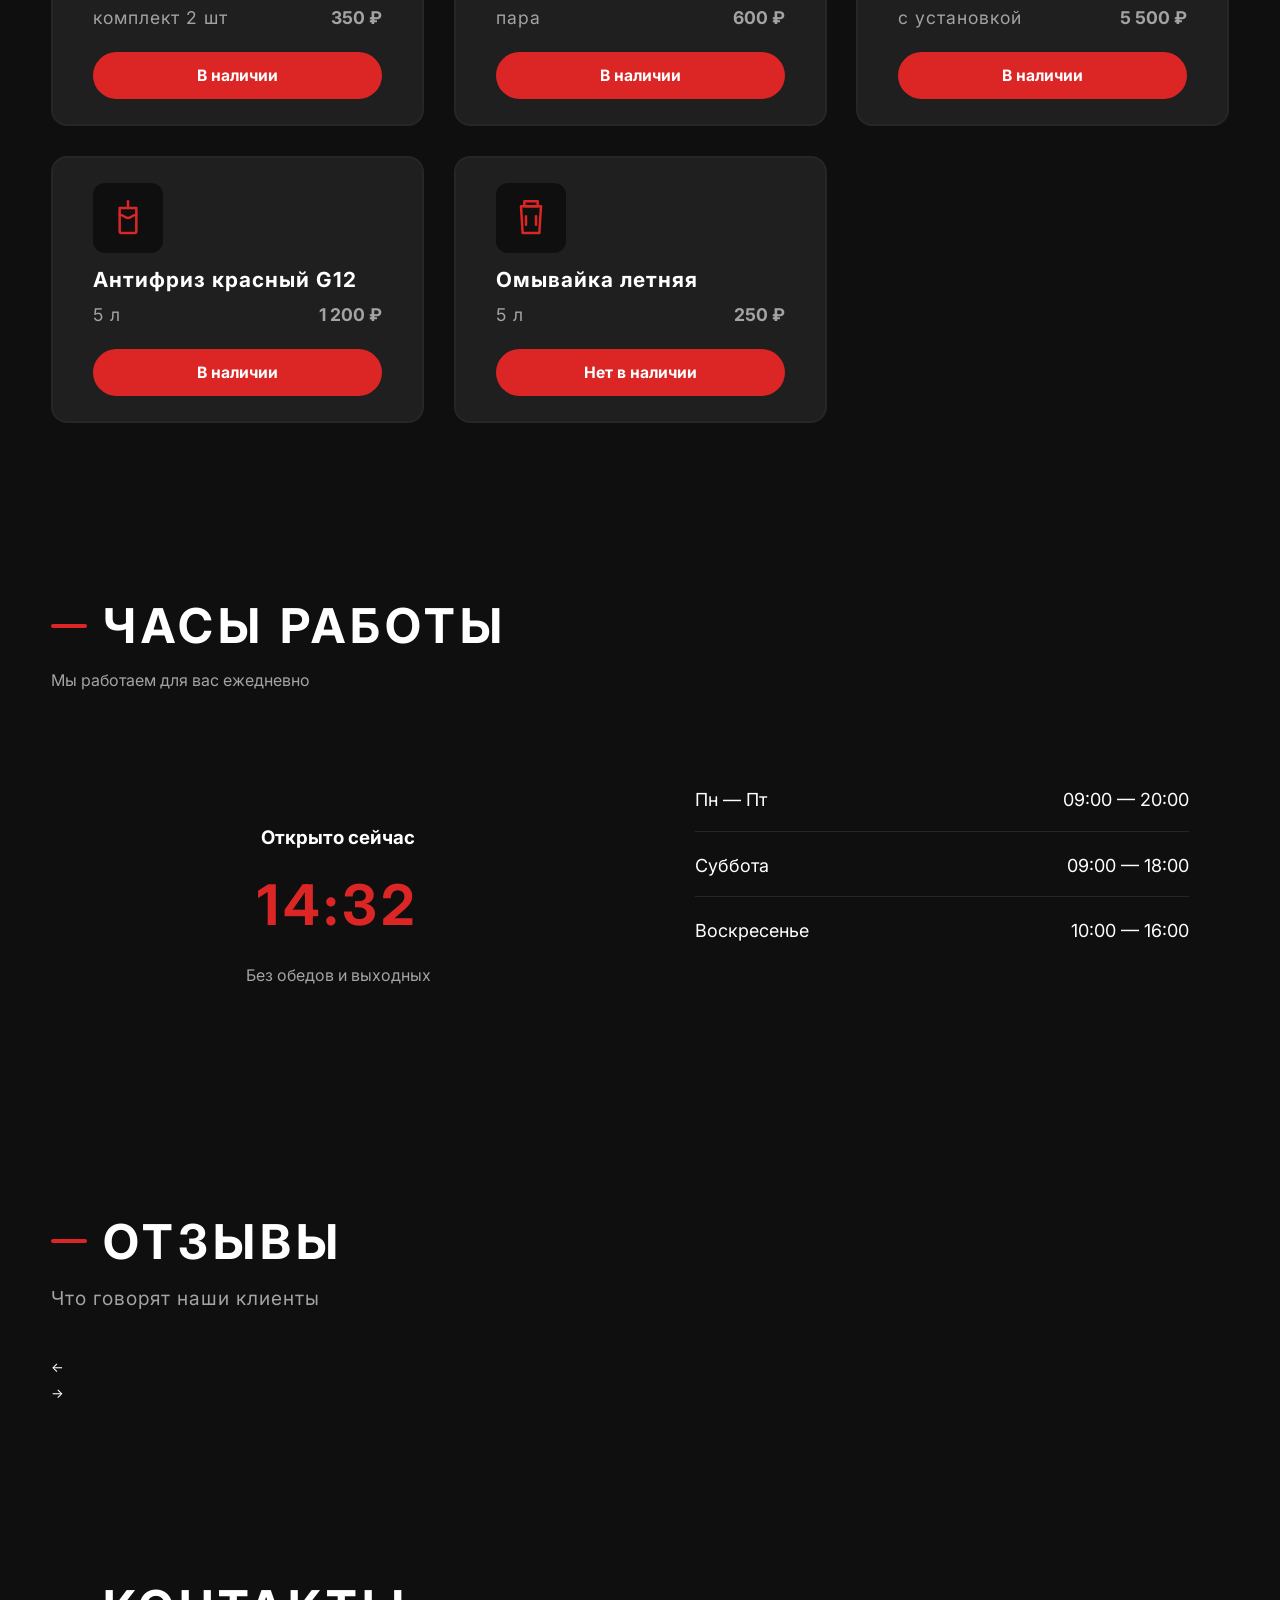
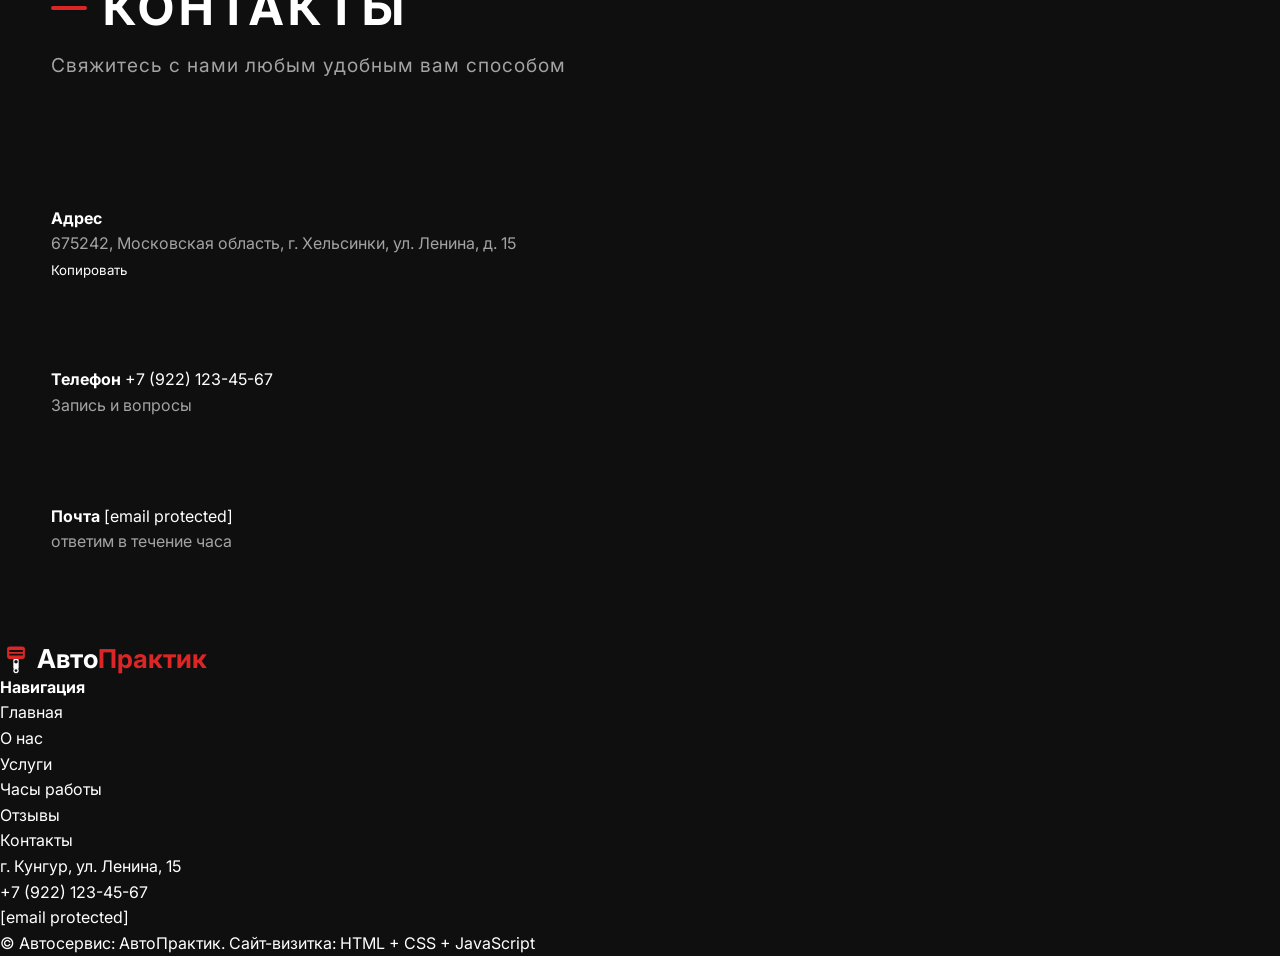
==== commit 22e1072b: "Добавил разметку для отзывов" ====
--- a/index.html
+++ b/index.html
@@ -262,7 +262,14 @@
                 <h2 class="section-title">Отзывы</h2>
 				<p class="section-sub">Что говорят наши клиенты</p>
             </div>
-            <div class="review" id="review"></div>
+            <div class="reviews-wrap reveal">
+				<div class="review-card" id="reviewCard"></div>
+				<div class="review-nav">
+					<button class="r-arrow" id="revPrev" aria-label="Предыдущий отзыв">←</button>
+					<div class="r-dots" id="revDots"></div>
+					<button class="r-arrow" id="revNext" aria-label="Следующий отзыв">→</button>
+				</div>
+			</div>
         </div>
     </section>
 
--- a/style.css
+++ b/style.css
@@ -99,9 +99,24 @@
 .section-title {text-transform: uppercase; font-size: 3rem; letter-spacing: 5px; display: inline-flex; align-items: center; gap: 16px; margin-bottom: 15px;}
 .section-title::before {content: ""; display: inline-block; width: 36px; height: 4px; background: var(--accent); border-radius: 2px; flex-shrink: 0;}
 .features {display: grid; grid-template-columns: repeat(auto-fit, minmax(480px, 1fr)); gap: 30px;}
-.feature {background-color: var(--surface); border-radius: 16px; padding: 25px 40px; border: 1px solid var(--border);
+.feature, .feature-servis, .product-card {background-color: var(--surface); border-radius: 16px; padding: 25px 40px; border: 2px solid var(--border);
     transition: transform 0.25s ease, background-color 0.25s ease, box-shadow 0.25s ease; will-change: transform;}
-.feature:hover {background-color: var(--surface-hover); transform: translateY(-10px); box-shadow: 0 12px 28px rgba(0,0,0,0.3);}
-.feature h3 {font-family: inherit; letter-spacing: 1px; font-size: 1.3rem; margin-bottom: 10px;}
-.feature p {font-size: 1.1rem; letter-spacing: 1px; color: var(--text-muted); line-height: 1.5rem;}
+.feature:hover, .feature-servis:hover {background-color: var(--surface-hover); transform: translateY(-10px); box-shadow: 0 12px 28px rgba(0,0,0,0.3);}
+.feature h3, .feature-servis h3, .product-card h3 {font-family: inherit; letter-spacing: 1px; font-size: 1.3rem; margin-bottom: 10px;}
+.feature p, .feature-servis p, .product-card span {font-size: 1.1rem; letter-spacing: 1px; color: var(--text-muted); line-height: 1.5rem; display: flex; align-items: center; gap: 10px;}
+.feature-servis p::before {content: ""; width: 30px; height: 2px; background-color: var(--text-muted); border-radius: 3px;}
 .f-icon {margin-bottom: 15px; background-color: var(--bg); border-radius: 12px; width: 70px; height: 70px; display: grid; place-items: center;}
+.servis-grid, .store-grid {display: grid; grid-template-columns: repeat(auto-fit, minmax(300px, 1fr)); gap: 30px;}
+.product-subtitle {display: flex; justify-content: space-between; align-items: baseline;}
+.product-price {font-size: 1.1rem; font-weight: 700; color: var(--text-muted)}
+.product-card {display: flex; flex-direction: column;}
+.product-subtitle {margin-top: auto; margin-bottom: 20px;}
+.product-card button {margin-bottom: 0; width: 100%; display: grid; place-items: center;}
+.hours-grid {display: grid; grid-template-columns: repeat(auto-fit, minmax(480px, 1fr)); gap: 30px;}
+.status-card {text-align: center; padding: 50px 40px;}
+.current-time {font-size: 56px; font-weight: 700; color: var(--accent); letter-spacing: 4px; margin: 12px 0;}
+.schedule-card {padding: 40px; display: flex; flex-direction: column; gap: 20px; justify-content: center;}
+.schedule-row {display: flex; justify-content: space-between; align-items: center; font-size: 18px; padding-bottom: 16px; border-bottom: 1px solid var(--border);}
+.schedule-row:last-child {border-bottom: none; padding-bottom: 0;}
+.schedule-row.today {color: var(--accent); font-weight: 600;}
+
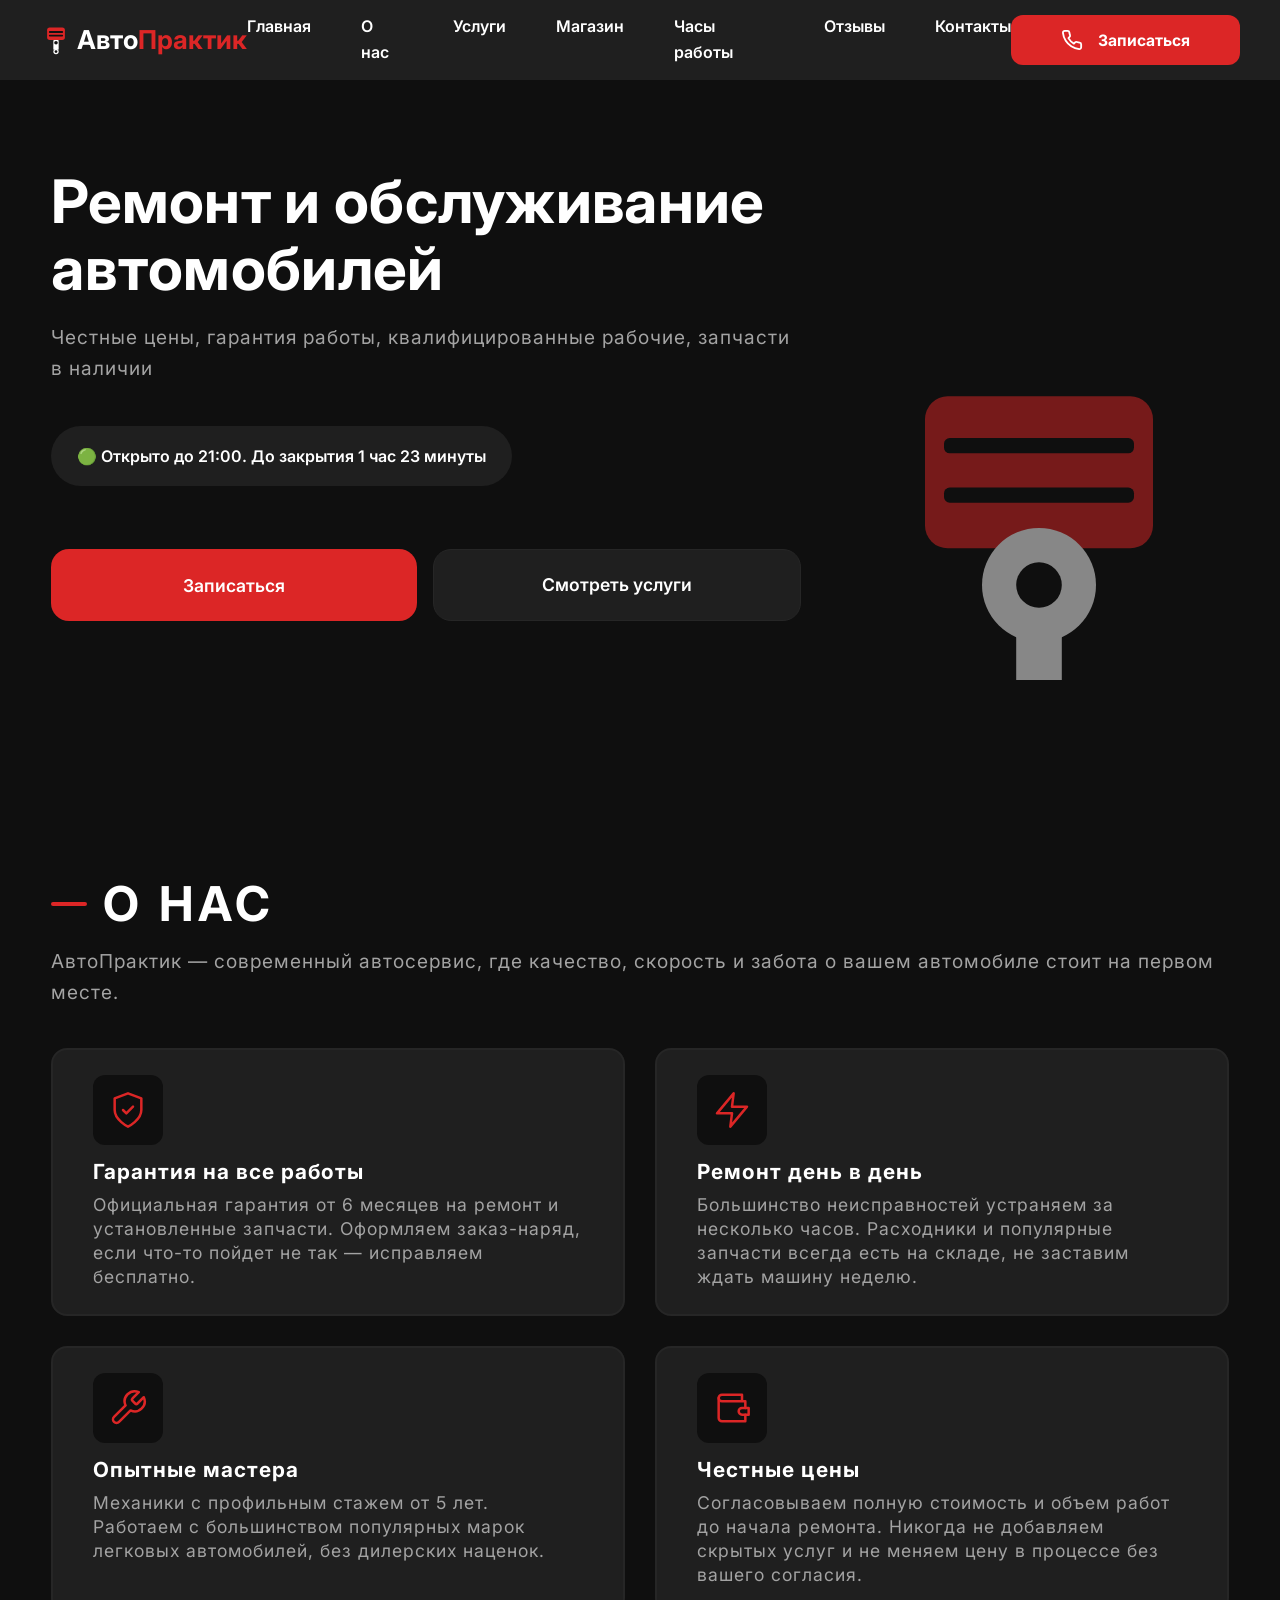
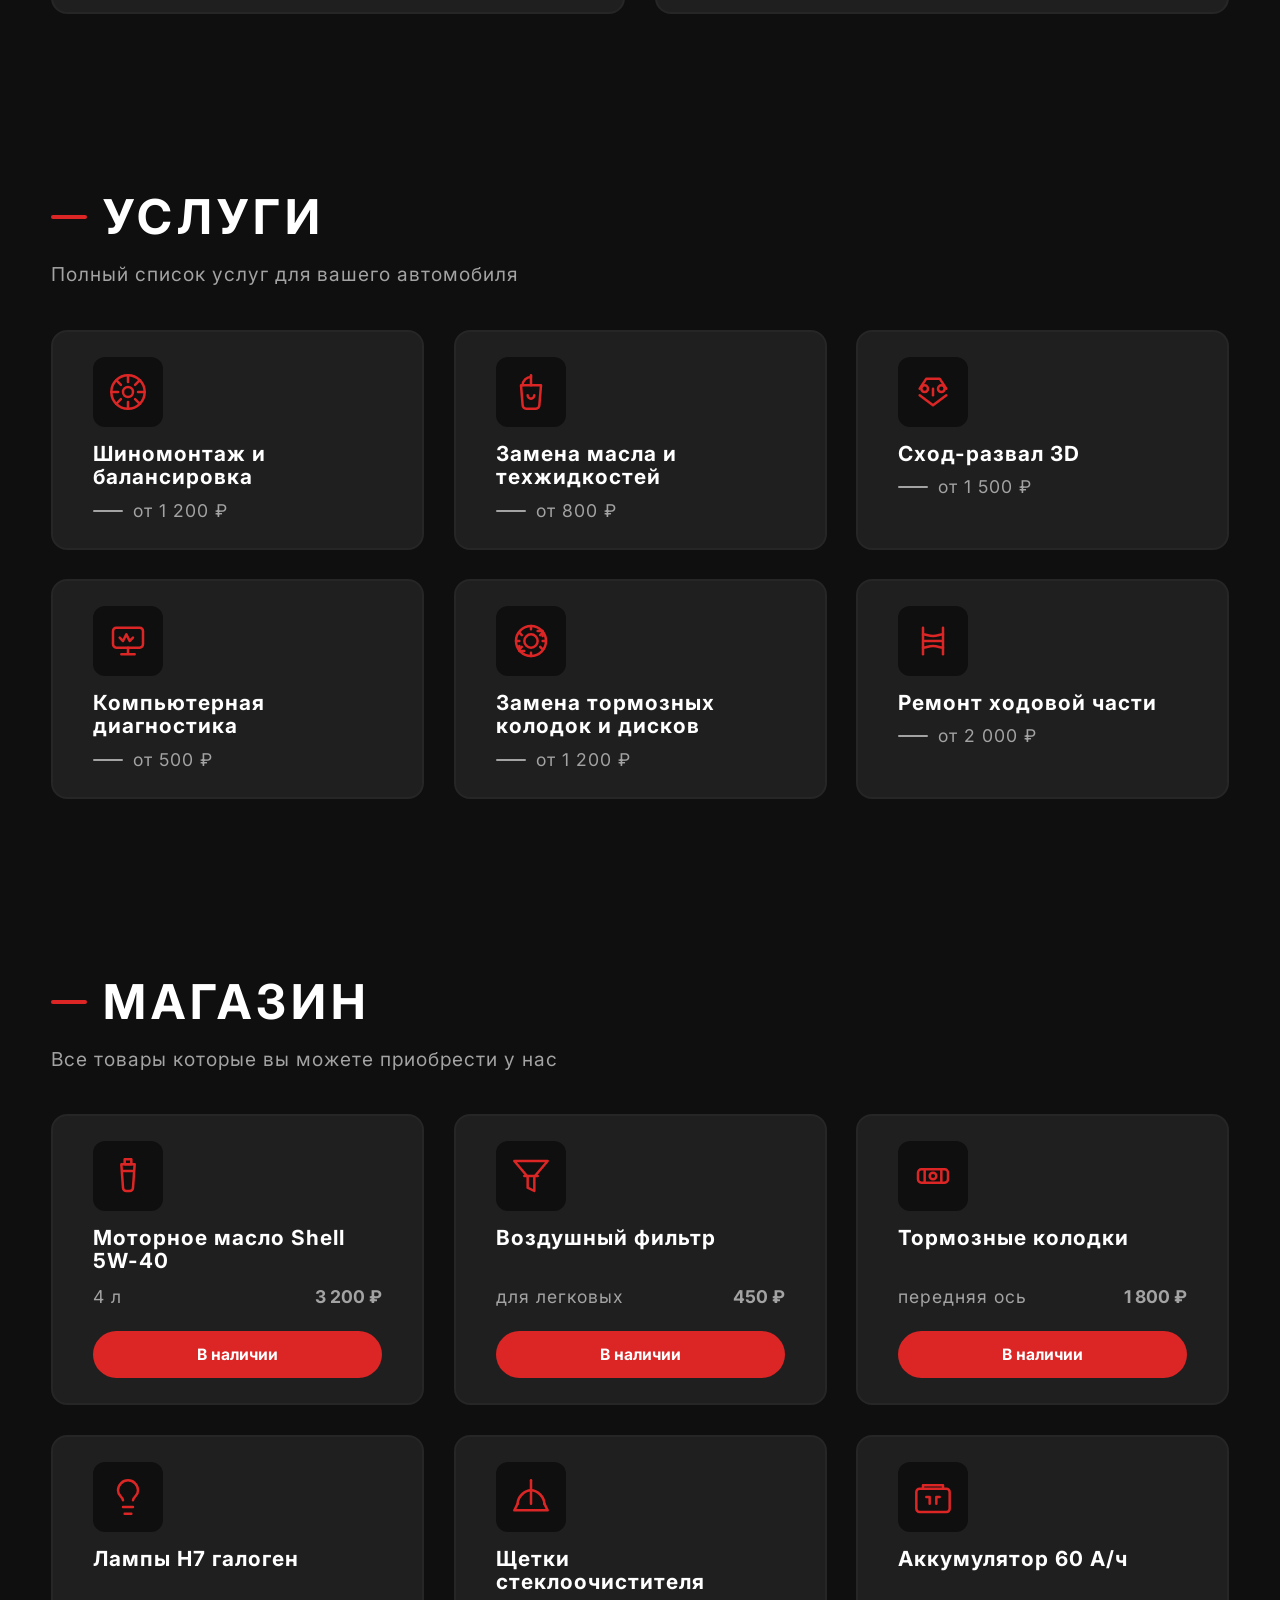
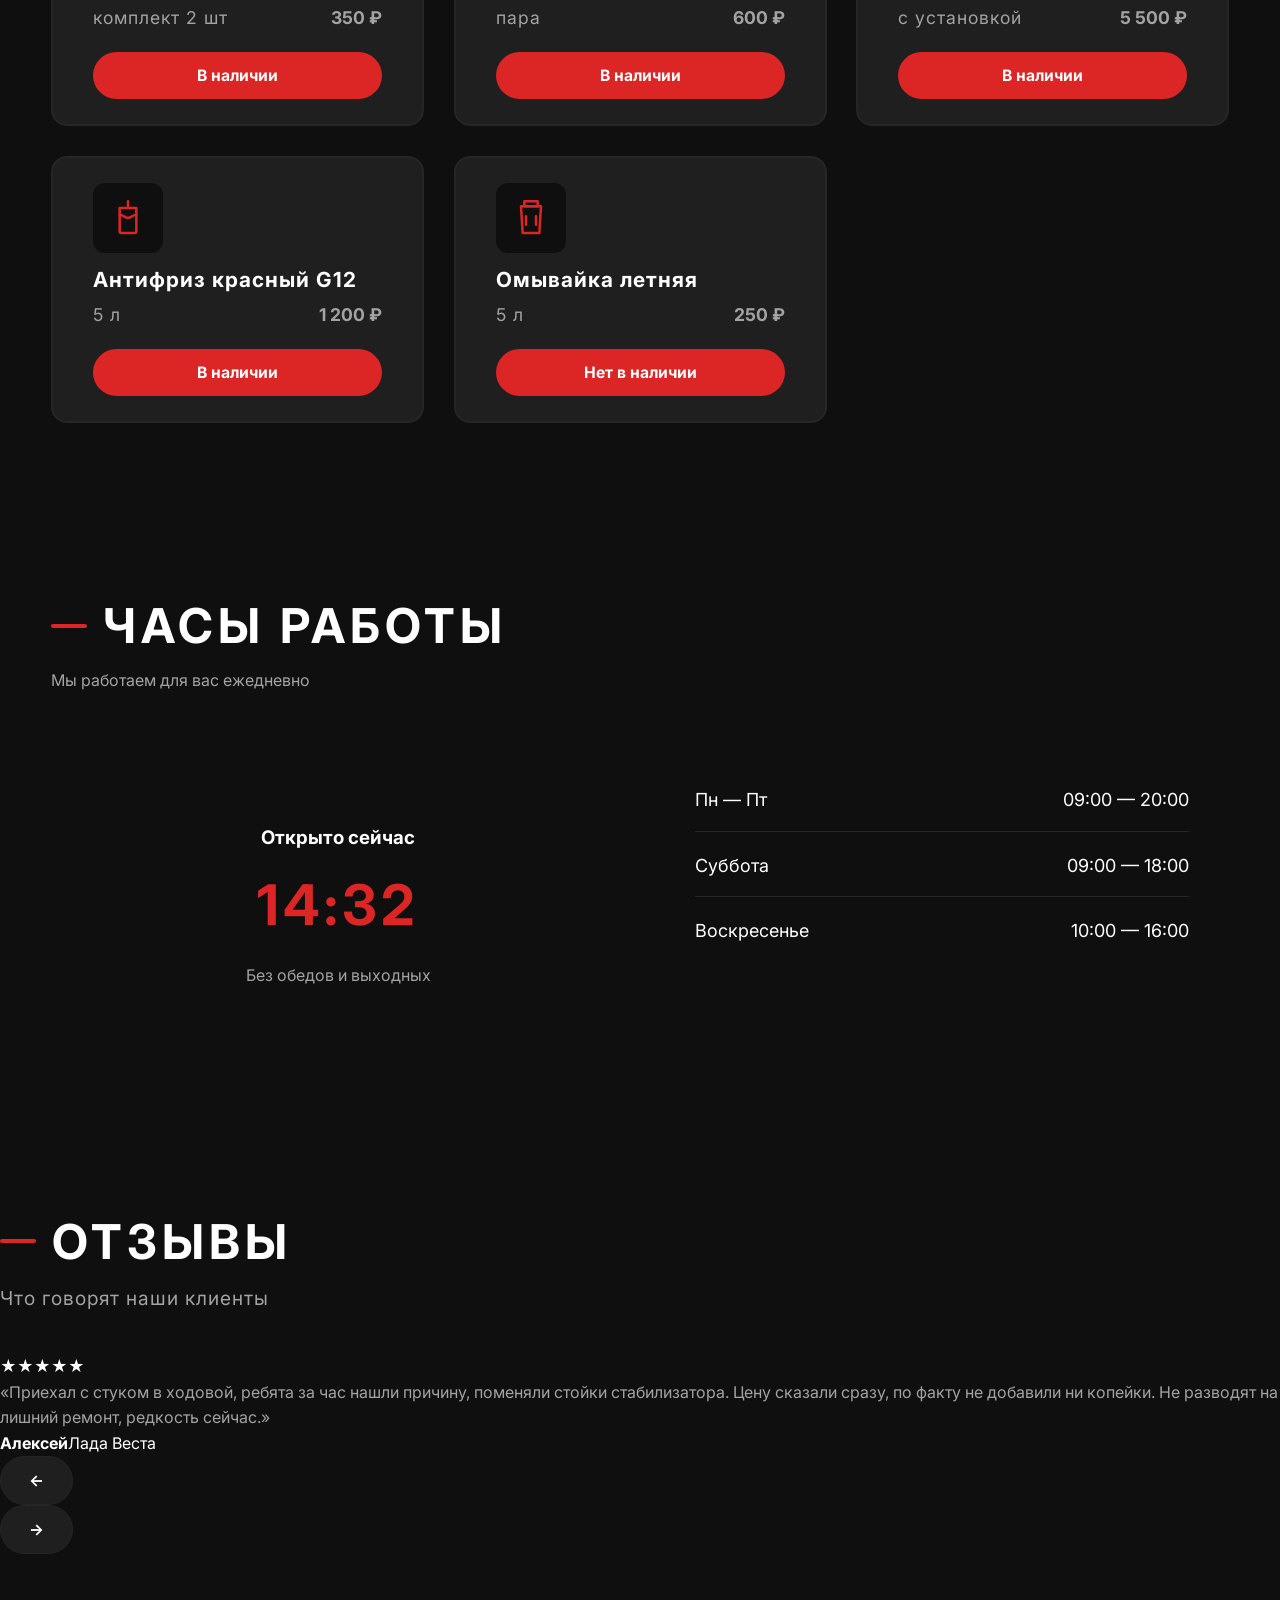
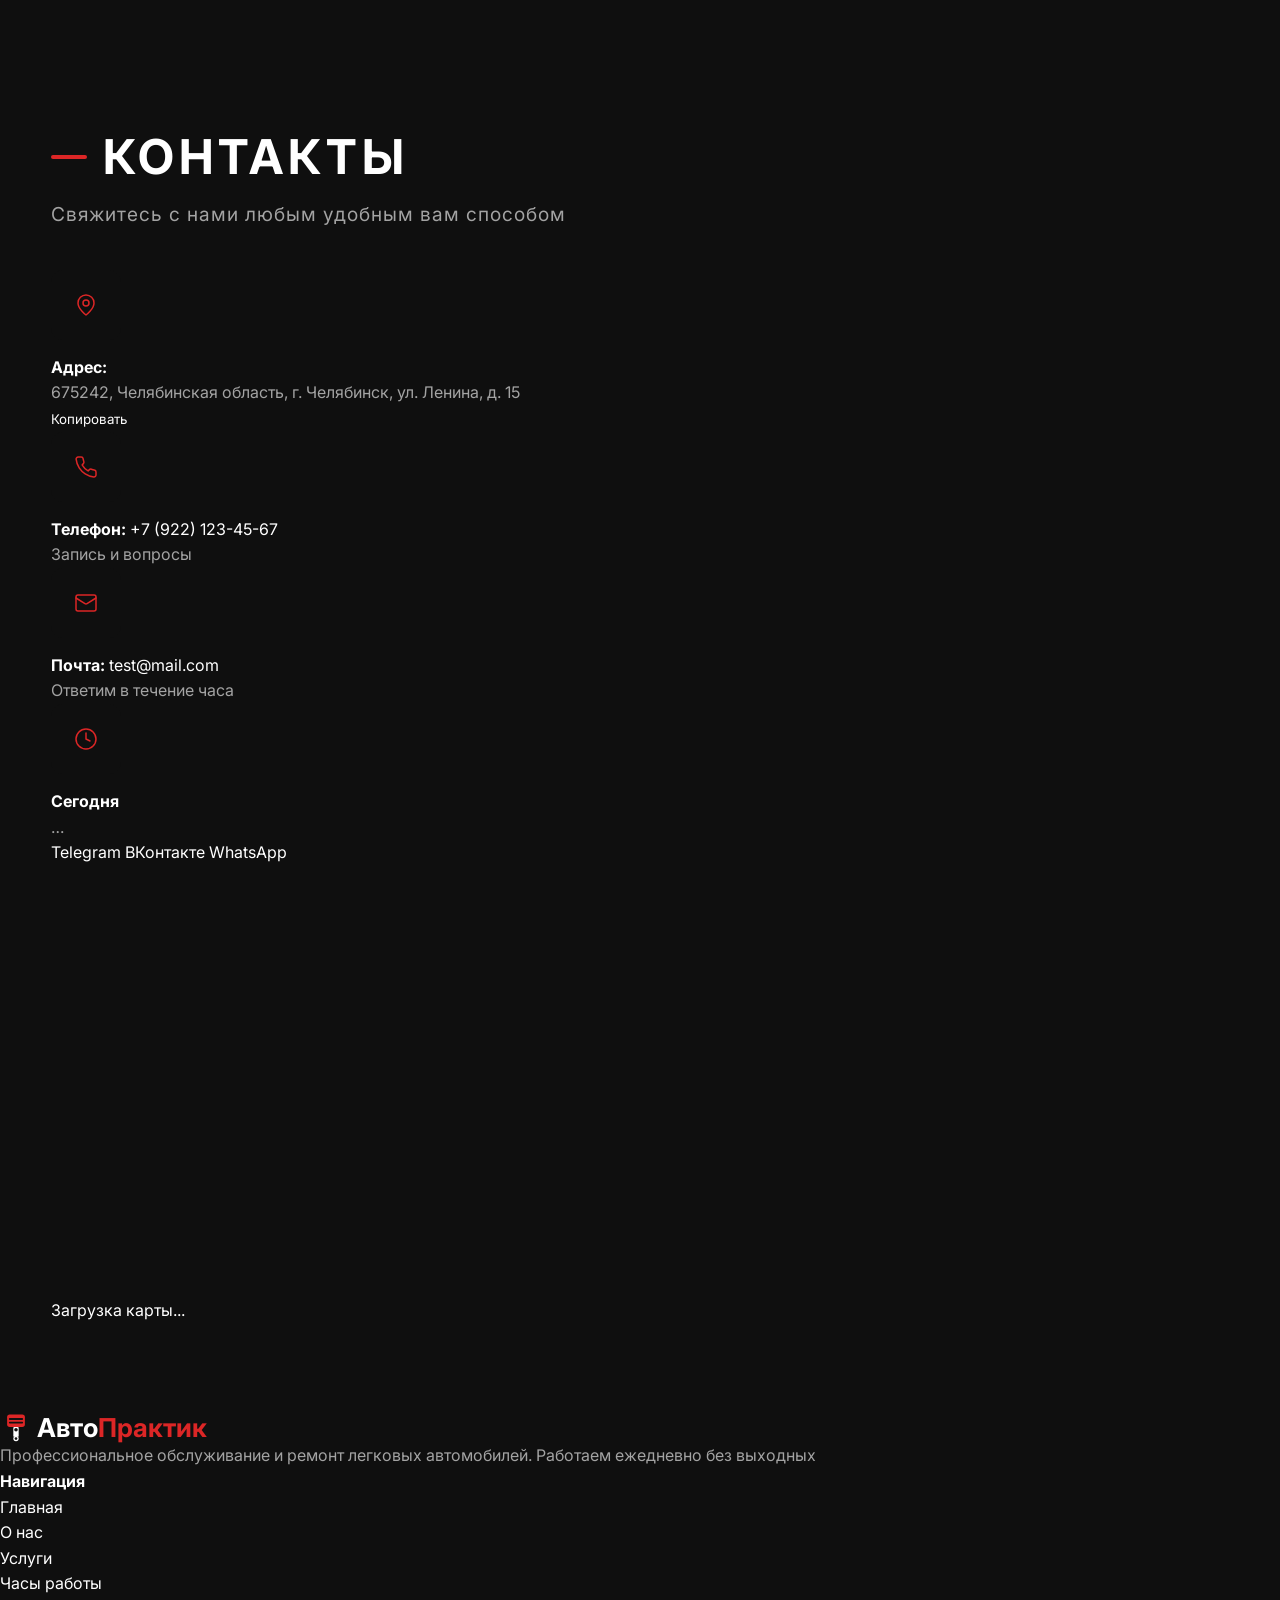
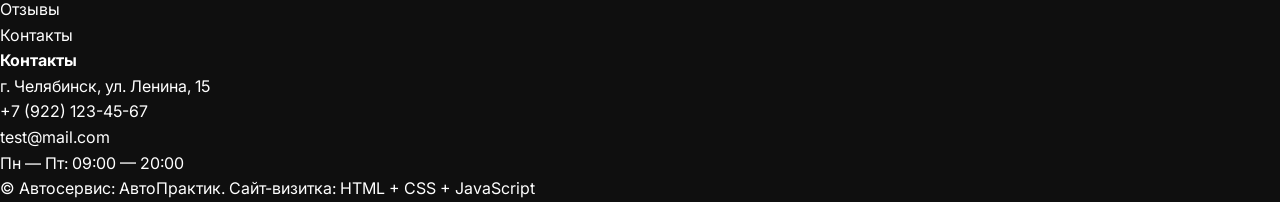
==== commit 4031f817: "Изменил разметку под отзывы и небольшие другие изменения" ====
--- a/index.html
+++ b/index.html
@@ -27,11 +27,11 @@
 
         <nav>
             <ul class="nav-links" id="navLinks">
-                <li><a href="#home" class="active">Главная</a></li>
+                <li><a href="#home">Главная</a></li>
                 <li><a href="#about">О нас</a></li>
                 <li><a href="#services">Услуги</a></li>
                 <li><a href="#store">Магазин</a></li>
-                <li><a href="#visit">Часы работы</a></li>
+                <li><a href="#hours">Часы работы</a></li>
                 <li><a href="#reviews">Отзывы</a></li>
                 <li><a href="#contacts">Контакты</a></li>
             </ul>
@@ -227,18 +227,18 @@
 
     <section class="section" id="hours">
         <div class="container">
-            <h2 class="section-title">Часы работы</h2>
-            <p class="section-subtitle">Мы работаем для вас ежедневно</p>
-
-            <div class="hours-grid">
-                <article class="surface-card status-card">
-                    <div class="f-icon" id="statusIcon"><!-- иконка часов --></div>
+            <h2 class="section-title reveal">Часы работы</h2>
+            <p class="section-subtitle reveal">Мы работаем для вас ежедневно</p>
+
+            <div class="hours-grid reveal">
+                <article class="surface-card status-card reveal">
+                    <div class="f-icon" id="statusIcon"></div>
                     <h3 id="statusText">Открыто сейчас</h3>
                     <div class="current-time" id="currentTime">14:32</div>
                     <p class="text-muted">Без обедов и выходных</p>
                 </article>
 
-                <article class="surface-card schedule-card">
+                <article class="surface-card schedule-card reveal">
                     <div class="schedule-row">
                         <span>Пн — Пт</span>
                         <span class="hours-time">09:00 — 20:00</span>
@@ -257,7 +257,7 @@
     </section>
 
     <section id="reviews">
-        <div class="container">
+        <div class="reviews-content">
             <div class="section-head reveal">
                 <h2 class="section-title">Отзывы</h2>
 				<p class="section-sub">Что говорят наши клиенты</p>
@@ -265,9 +265,9 @@
             <div class="reviews-wrap reveal">
 				<div class="review-card" id="reviewCard"></div>
 				<div class="review-nav">
-					<button class="r-arrow" id="revPrev" aria-label="Предыдущий отзыв">←</button>
+					<button class="r-arrow btn btn-ghost" id="revPrev" aria-label="Предыдущий отзыв">←</button>
 					<div class="r-dots" id="revDots"></div>
-					<button class="r-arrow" id="revNext" aria-label="Следующий отзыв">→</button>
+					<button class="r-arrow btn btn-ghost" id="revNext" aria-label="Следующий отзыв">→</button>
 				</div>
 			</div>
         </div>
@@ -279,31 +279,68 @@
                 <h2 class="section-title">Контакты</h2>
 				<p class="section-sub">Свяжитесь с нами любым удобным вам способом</p>
             </div>
-            <div class="contacts-grid">
-                <div class="contact-list">
-                    <div class="contact-item reveal">
-                        <span class="f-icon"></span>
+            <div class="contacts-grid reveal">
+                <article class="contacts contact-item reveal">
+                    <div class="contact">
+                        <span class="f-icon">
+                            <svg width="24" height="24" viewBox="0 0 24 24" fill="none" stroke="#dc2626" stroke-width="1.5" stroke-linecap="round" stroke-linejoin="round">
+                                <path d="M20 10c0 6-8 12-8 12s-8-6-8-12a8 8 0 0 1 16 0Z"/>
+                                <circle cx="12" cy="10" r="3"/>
+                            </svg>
+                        </span>
                         <div>
-                            <b>Адрес</b>
-                            <p id="addressText">675242, Московская область, г. Хельсинки, ул. Ленина, д. 15</p>
+                            <b>Адрес:</b>
+                            <p id="addressText">675242, Челябинская область, г. Челябинск, ул. Ленина, д. 15</p>
                         </div>
                         <button class="copy-btn" id="copyAddress">Копировать</button>
                     </div>
-                    <div class="contact-item reveal">
-                        <span class="f-icon"></span>
-                        <b>Телефон</b>
-                        <a href="tel:+79221234567">+7 (922) 123-45-67</a>
-                        <p>Запись и вопросы</p>
-                    </div>
-                    <div class="contact-item reveal">
-                        <span class="f-icon"></span>
-                        <b>Почта</b>
-                        <a class="link" href="/cdn-cgi/l/email-protection#f9919c959596b99c81989489959cd79a9694"><span
-							class="__cf_email__"
-							data-cfemail="d0b8b5bcbcbf90b5a8b1bda0bcb5feb3bfbd">[email&#160;protected]</span></a>
-						<p>ответим в течение часа</p>
-                    </div>
-                </div>
+                    <div class="contact reveal">
+                        <span class="f-icon">
+                            <svg width="24" height="24" viewBox="0 0 24 24" fill="none" stroke="#dc2626" stroke-width="1.5" stroke-linecap="round" stroke-linejoin="round">
+                                <path d="M22 16.92v3a2 2 0 0 1-2.18 2 19.79 19.79 0 0 1-8.63-3.07 19.5 19.5 0 0 1-6-6 19.79 19.79 0 0 1-3.07-8.67A2 2 0 0 1 4.11 2h3a2 2 0 0 1 2 1.72 12.84 12.84 0 0 0 .7 2.81 2 2 0 0 1-.45 2.11L8.09 9.91a16 16 0 0 0 6 6l1.27-1.27a2 2 0 0 1 2.11-.45 12.84 12.84 0 0 0 2.81.7A2 2 0 0 1 22 16.92z"/>
+                            </svg>
+                        </span>
+                        <div>
+                            <b>Телефон:</b>
+                            <a href="tel:+79221234567">+7 (922) 123-45-67</a>
+                            <p>Запись и вопросы</p>
+                        </div>
+                    </div>
+                    <div class="contact reveal">
+                        <span class="f-icon">
+                            <svg width="24" height="24" viewBox="0 0 24 24" fill="none" stroke="#dc2626" stroke-width="1.5" stroke-linecap="round" stroke-linejoin="round">
+                                <rect x="2" y="4" width="20" height="16" rx="2"/>
+                                <path d="m22 7-8.97 5.7a1.94 1.94 0 0 1-2.06 0L2 7"/>
+                            </svg>
+                        </span>
+                        <div>
+                            <b>Почта:</b>
+                            <a class="link"><span>test@mail.com</span></a>
+					        <p>Ответим в течение часа</p>
+                        </div>
+                    </div>
+                    <div class="contact reveal">
+						<span class="f-icon">
+                            <svg width="24" height="24" viewBox="0 0 24 24" fill="none" stroke="#dc2626" stroke-width="1.5" stroke-linecap="round" stroke-linejoin="round">
+                                <circle cx="12" cy="12" r="10"/>
+                                <polyline points="12 6 12 12 16 14"/>
+                            </svg>
+                        </span>
+						<div>
+							<b>Сегодня</b>
+							<p id="todayHoursText">…</p>
+						</div>
+                    </div>
+                    <div class="socials reveal">
+						<a class="social tg" href="https://t.me/" target="_blank" rel="noopener">Telegram</a>
+						<a class="social vk" href="https://vk.com/" target="_blank" rel="noopener">ВКонтакте</a>
+						<a class="social wa" href="https://wa.me/79221234567" target="_blank" rel="noopener">WhatsApp</a>
+					</div>
+                </article>
+                <article class="contacts map">
+                        <span class="map-placeholder">Загрузка карты...</span>
+                        <iframe src="https://www.google.com/maps/embed?pb=!1m18!1m12!1m3!1d145903.8934666252!2d61.34401806265247!3d55.152682550307055!2m3!1f0!2f0!3f0!3m2!1i1024!2i768!4f13.1!3m3!1m2!1s0x43c592cb104a3a8d%3A0xef224a2a6d1711bf!2z0KfQtdC70Y_QsdC40L3RgdC6LCDQp9C10LvRj9Cx0LjQvdGB0LrQsNGPINC-0LHQuy4!5e0!3m2!1sru!2sru!4v1795172742617!5m2!1sru!2sru" width="600" height="450" style="border:0;" allowfullscreen="" loading="lazy" referrerpolicy="strict-origin-when-cross-origin" alt="Карта"></iframe>
+                </article>
             </div>
         </div>
     </section>
@@ -324,6 +361,7 @@
                     </svg>
                     <h2>Авто<span>Практик</span></h2>
                 </a>
+                <p>Профессиональное обслуживание и ремонт легковых автомобилей. Работаем ежедневно без выходных</p>
             </div>
             <div>
                 <h4>Навигация</h4>
@@ -331,24 +369,25 @@
                     <li><a href="#home" class="active">Главная</a></li>
                     <li><a href="#about">О нас</a></li>
                     <li><a href="#services">Услуги</a></li>
-                    <li><a href="#visit">Часы работы</a></li>
+                    <li><a href="#hours">Часы работы</a></li>
                     <li><a href="#reviews">Отзывы</a></li>
                     <li><a href="#contacts">Контакты</a></li>
                 </ul>
             </div>
             <div>
+                <h4>Контакты</h4>
                 <ul>
-                    <li><a href="#contacts">г. Кунгур, ул. Ленина, 15</a></li>
+                    <li><a href="#contacts">г. Челябинск, ул. Ленина, 15</a></li>
 					<li><a href="tel:+79221234567">+7 (922) 123-45-67</a></li>
-					<li><a href="/cdn-cgi/l/email-protection#d8b0bdb4b4b798bda0b9b5a8b4bdf6bbb7b5"><span class="__cf_email__"
-						data-cfemail="660e030a0a0926031e070b160a034805090b">[email&#160;protected]</span></a></li>
+					<li><a href=""><span>test@mail.com</span></a></li>
+                    <li><a href="#visit">Пн — Пт: 09:00 — 20:00</a></li>
                 </ul>
             </div>
-            <div class="footer-bottom">
-				<span>© <span id="year"></span> Автосервис: АвтоПрактик.</span>
-				<span>Сайт-визитка: HTML + CSS + JavaScript</span>
-			</div>
-        </div>
+        </div>
+        <div class="footer-bottom">
+			<span>© <span id="year"></span> Автосервис: АвтоПрактик.</span>
+			<span>Сайт-визитка: HTML + CSS + JavaScript</span>
+		</div>
     </footer>
 
     <script src="data.js"></script>
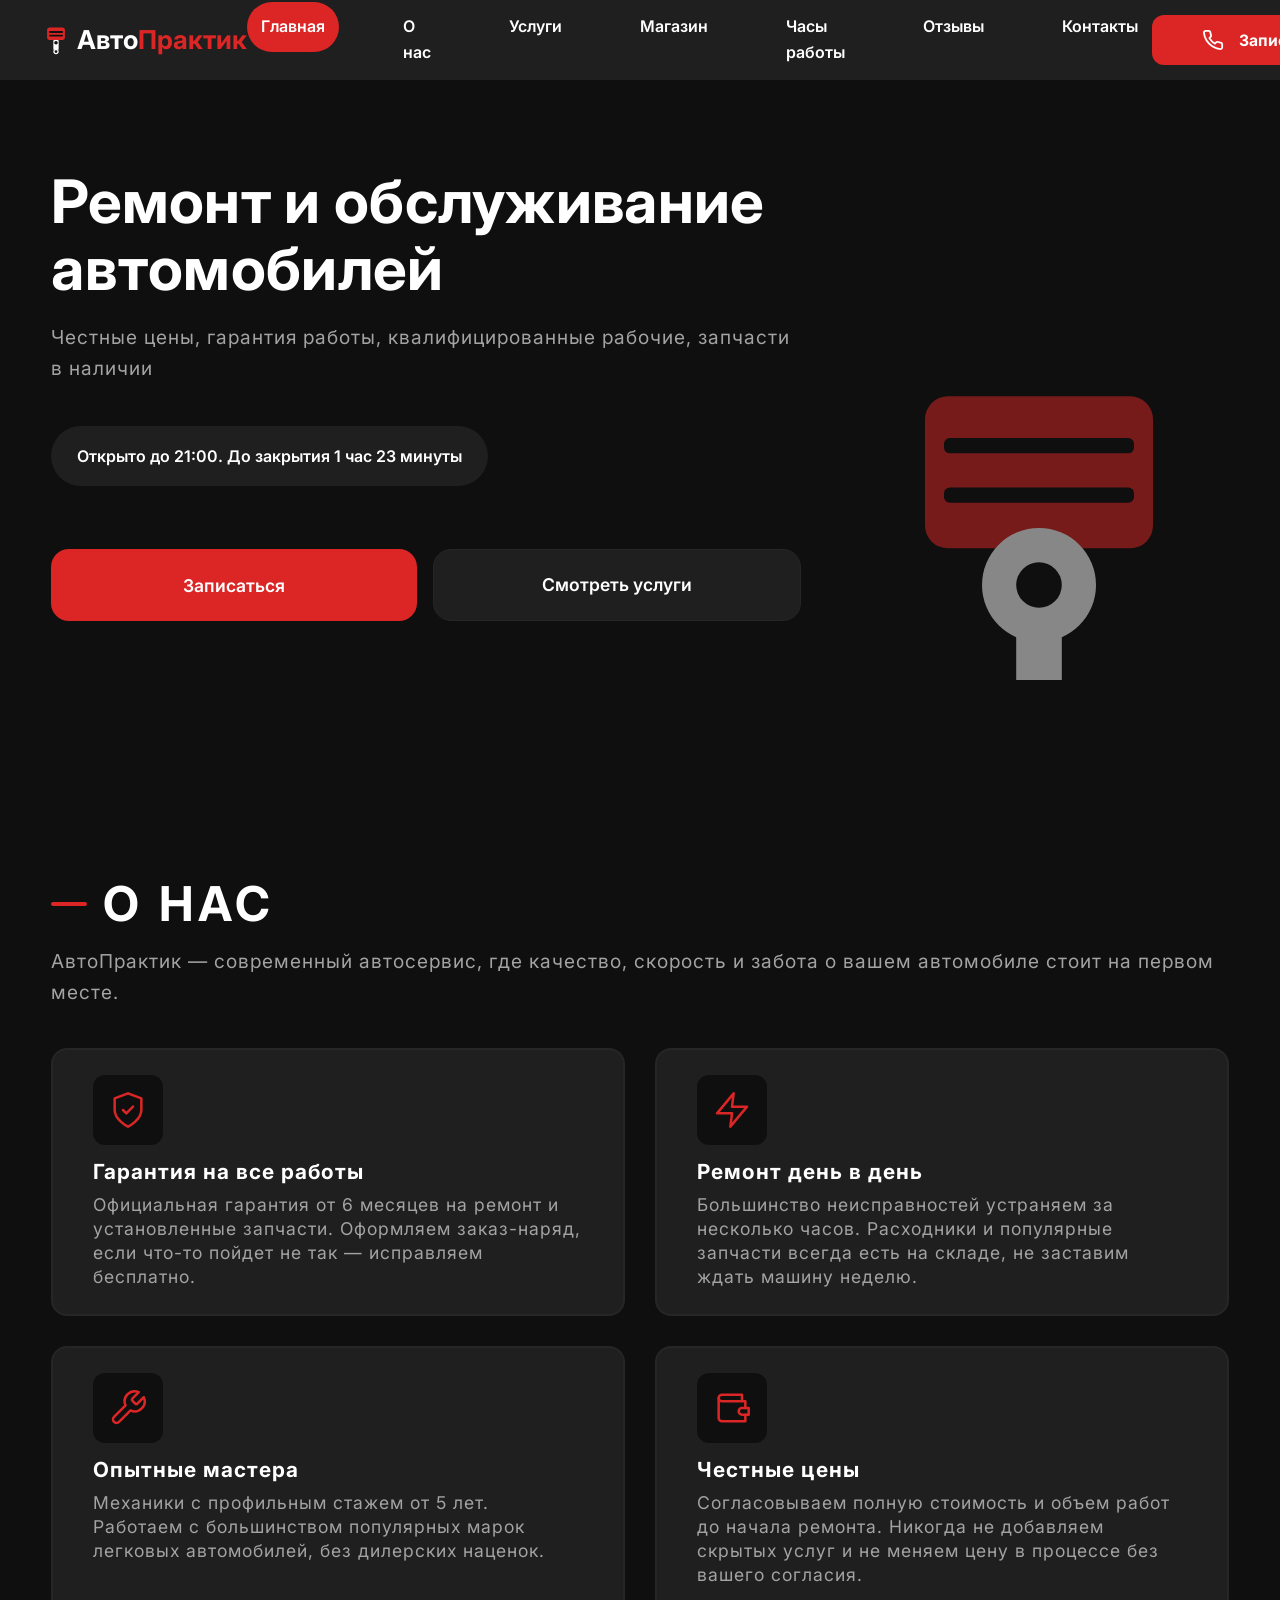
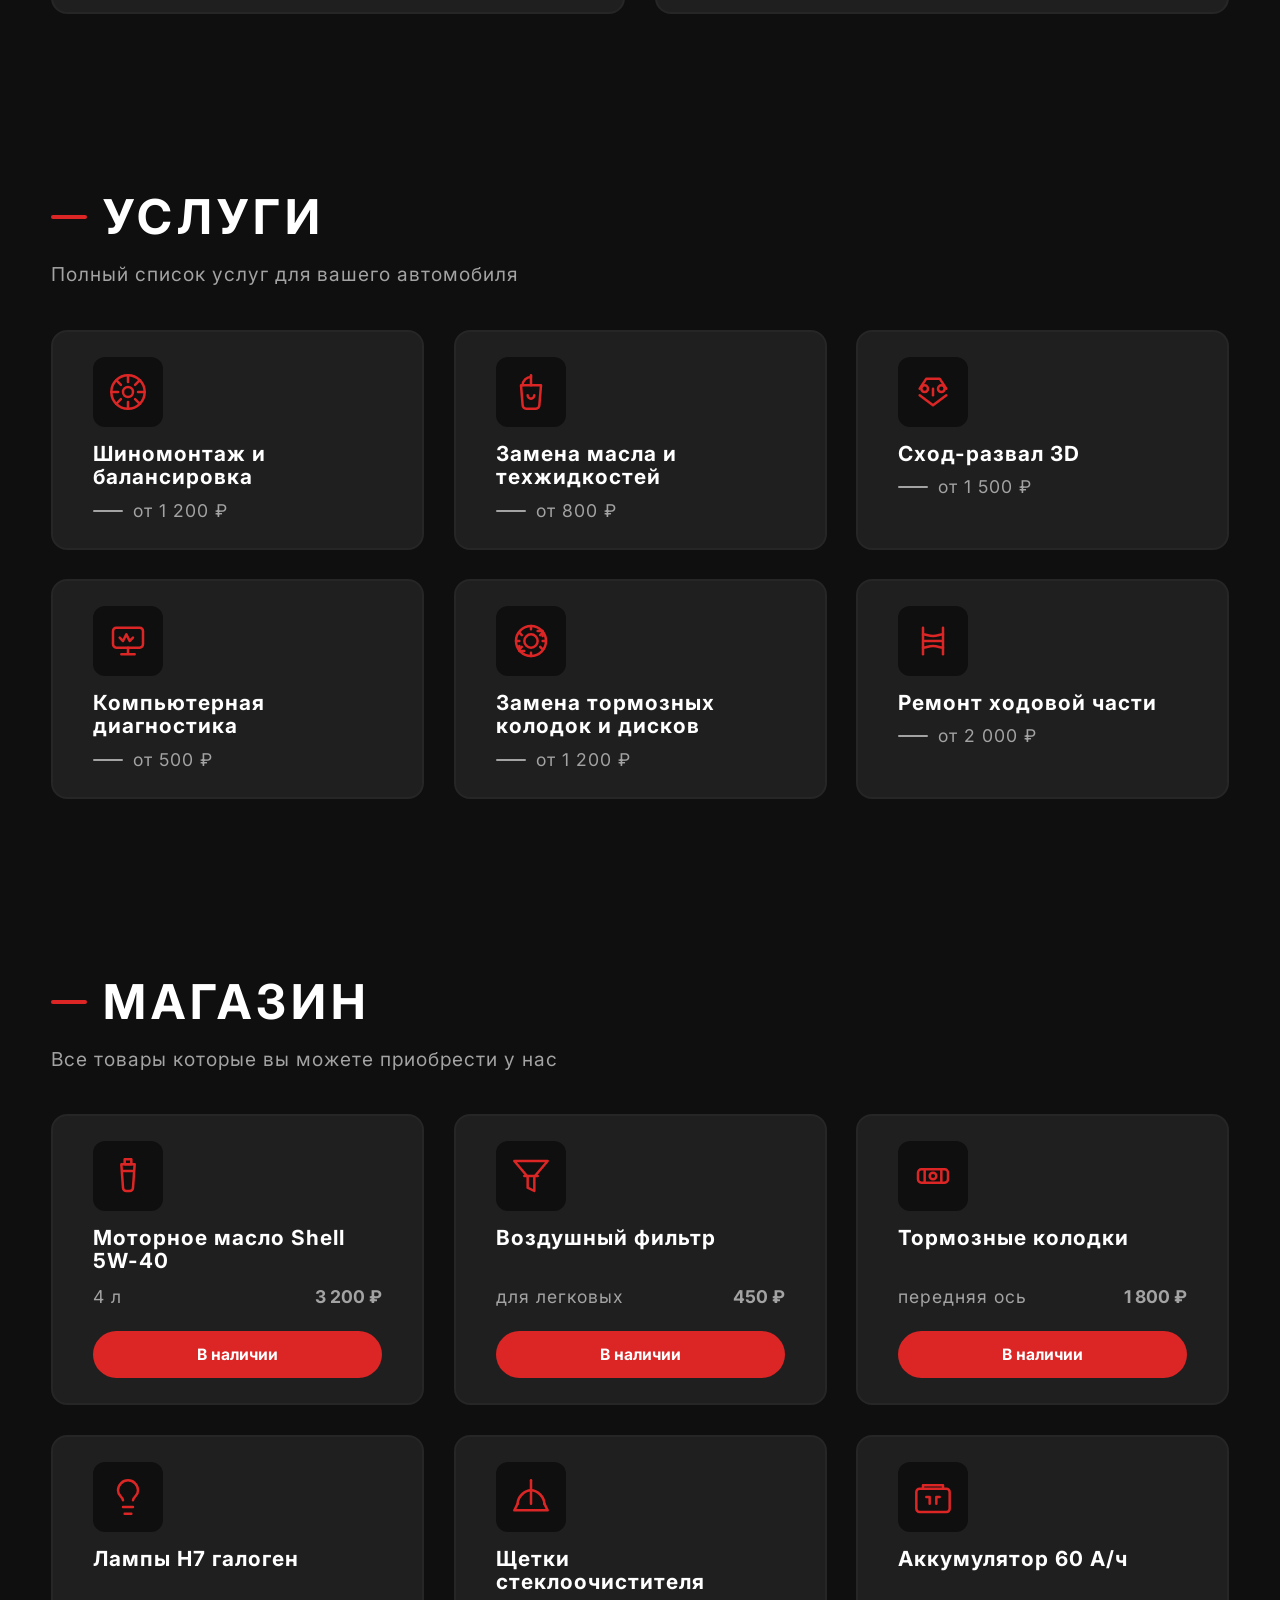
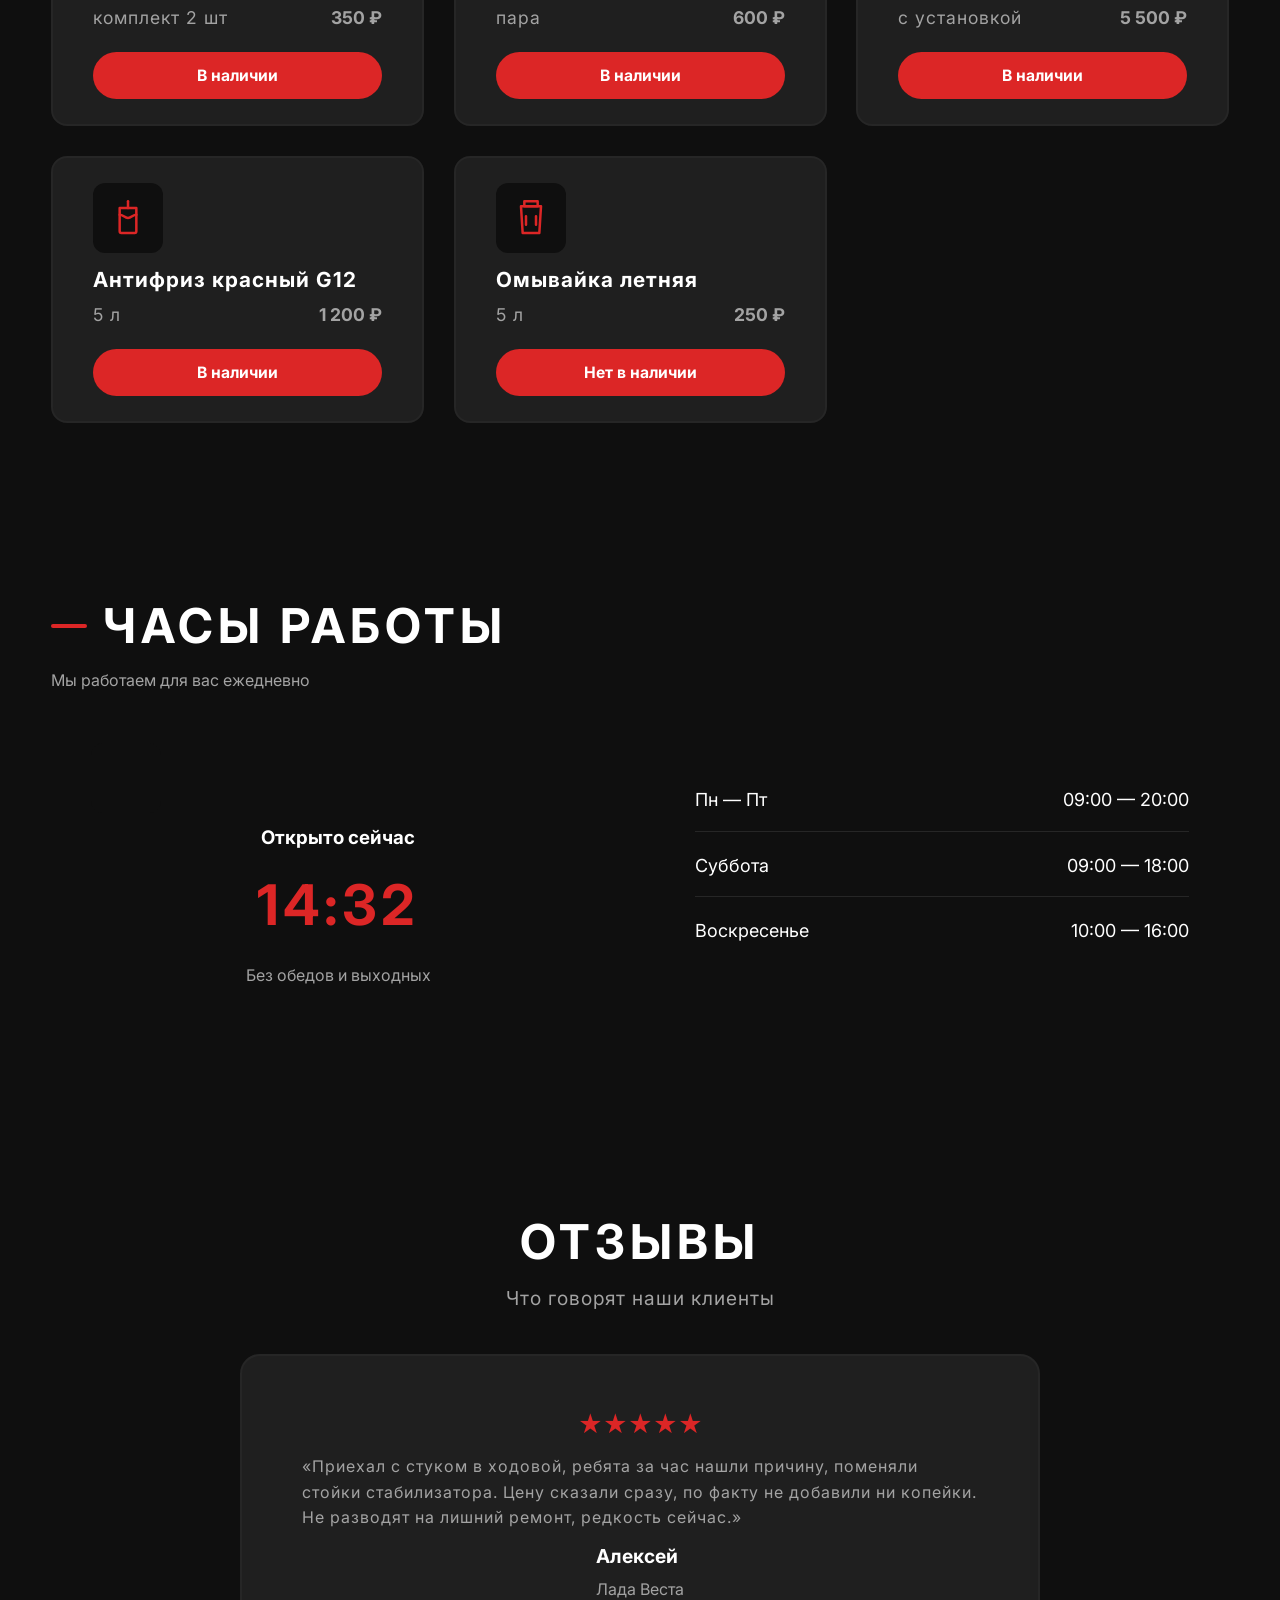
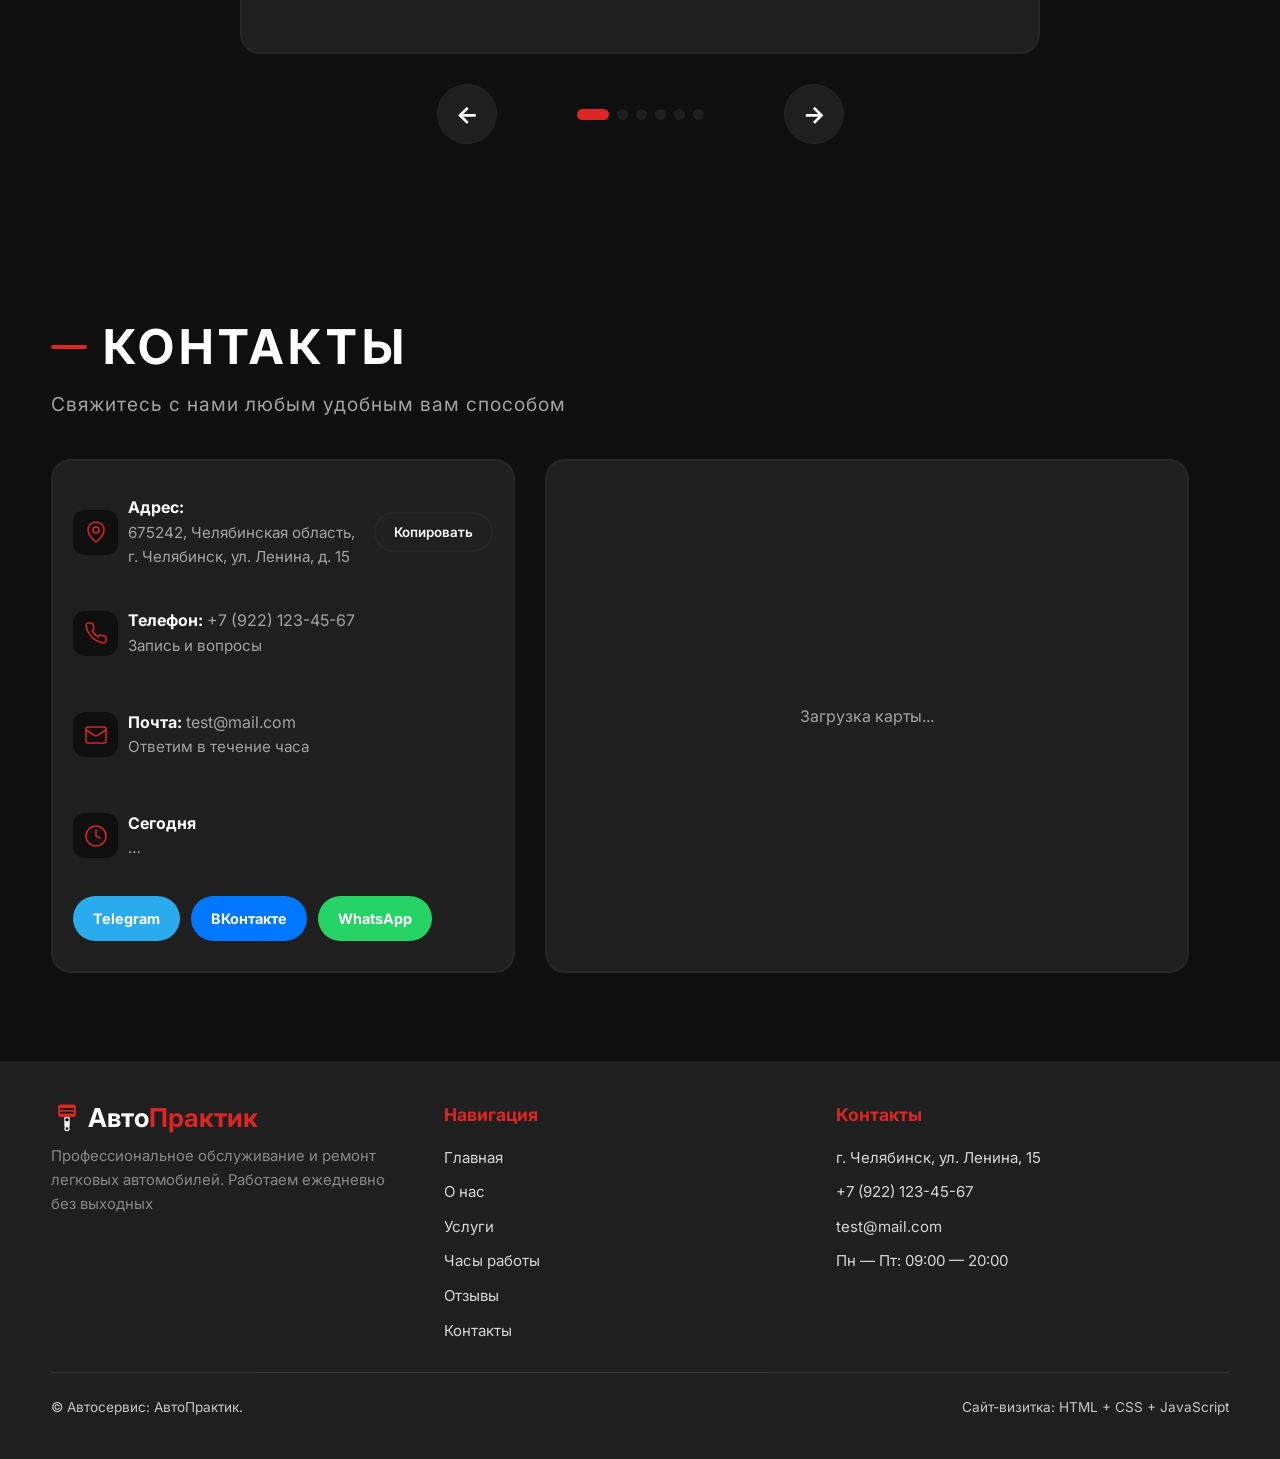
==== commit 0ad1757f: "Че то изменил" ====
--- a/index.html
+++ b/index.html
@@ -56,7 +56,7 @@
                     <p>Честные цены, гарантия работы, квалифицированные рабочие, запчасти в наличии</p>
                     <span class="open-badge">
 						<span class="open-dot" id="heroDot"></span>
-						<span id="heroStatus">🟢 Открыто до 21:00. До закрытия 1 час 23 минуты</span>
+						<span id="heroStatus">Открыто до 21:00. До закрытия 1 час 23 минуты</span>
 					</span>
                     <div class="hero-buttons">
                         <div class="hero-buttons">
--- a/style.css
+++ b/style.css
@@ -63,6 +63,7 @@
 header, article, button, section, footer, .feature, .contact-item {transition: background-color 0.3s ease, border-color 0.3s ease, color 0.3s ease;}
 a {color: inherit; text-decoration: none;}
 ul {list-style-type: none;}
+b {color: var(--text-main)}
 .logo {
     display: flex;
     align-items: center;
@@ -78,7 +79,17 @@
 .nav-actions button {border-radius: 12px; padding: 14px 50px; gap: 15px;}
 .burger {display: none;}
 nav ul {display: flex; gap: 50px; font-weight: 600;}
-.nav-links li .active {background-color: var(--accent); padding: 12px 14px; border-radius: 999px;}
+.nav-links {position: relative;}
+.nav-links a {position: relative; z-index: 1; display: inline-block; padding: 12px 14px; border-radius: 999px; transition: background-color 0.3s ease;}
+.nav-pill {
+    position: absolute;
+    z-index: -1;
+    background: var(--accent);
+    border-radius: 999px;
+    transition: all 0.5s ease;
+}
+.nav-links li {transition: transform 0.25s ease;}
+.nav-links li:hover {transform: translateY(-3px);}
 #home .container {position: relative; min-height: 500px; padding: 80px 0 80px}
 #heroPiston {
     position: absolute;
@@ -119,4 +130,77 @@
 .schedule-row {display: flex; justify-content: space-between; align-items: center; font-size: 18px; padding-bottom: 16px; border-bottom: 1px solid var(--border);}
 .schedule-row:last-child {border-bottom: none; padding-bottom: 0;}
 .schedule-row.today {color: var(--accent); font-weight: 600;}
+.reviews-content {width: min(800px, 92%); margin: 0 auto; display: flex; align-items: center; flex-direction: column;}
+.reviews-content .section-title::before {display: none;}
+.reviews-content .section-head {display: grid; place-items: center;}
+.review-card {background-color: var(--surface); padding: 40px 60px; border: 2px solid var(--border); border-radius: 20px; display: flex;
+    flex-direction: column; align-items: center; height: 300px; justify-content: center}
+.review-stars {color: var(--accent); font-size: 1.5rem; margin-bottom: 10px;}
+.review-text {margin-bottom: 10px; letter-spacing: 1px;}
+.review-author {display: grid; gap: 5px;}
+.review-author b {font-size: 1.2rem;}
+.review-author span {color: var(--text-muted)}
+.review-nav {display: flex; align-items: center; justify-content: center; gap: 80px; margin-top: 30px;}
+.r-arrow {height: 60px; width: 60px; border-radius: 50%; font-size: 1.5rem; display: grid; place-items: center; padding: 0;}
+.r-dots {display: flex; gap: 8px;}
+.r-dot {width: 11px; height: 11px; border-radius: 999px; background: var(--surface); transition: 0.3s; padding: 0;}
+.r-dot.active {width: 32px; background: var(--accent);}
+.review-card.swap {animation: swap 0.5s ease;}
 
+@keyframes swap {
+    0% {opacity: 0; transform: translateX(50px);}
+    100% {opacity: 1; transform: none;}
+}
+.contacts-grid {display: grid; grid-template-columns: 0.92fr 1.08fr; gap: 30px;}
+.contacts {background-color: var(--surface); padding: 30px 20px; border: 2px solid var(--border); border-radius: 20px; display: flex; gap: 20px; flex-direction: column; justify-content: center;}
+.socials {display: flex; gap: 11px;}
+.social {
+    padding: 11px 20px;
+    border-radius: 999px;
+    font-weight: 700;
+    font-size: 0.9rem;
+    color: #fff;
+    transition:
+        transform 0.25s,
+        opacity 0.25s;}
+.social:hover {transform: translateY(-3px); opacity: 0.92;}
+.social.tg {background: #2aabee;}
+.social.vk {background: #0077ff;}
+.social.wa {background: #25d366;}
+.contact .f-icon {width: 45px; height: 45px; flex-shrink: 0; margin-bottom: 0;}
+.contact {display: flex; gap: 10px; align-items: center; flex: 1}
+.copy-btn {background-color: transparent; border: 2px solid var(--border); border-radius: 999px; padding: 10px 18px; align-self: center; min-height: 0; font-weight: 600; transition: transform 0.25s, background-color 0.25s;}
+.copy-btn:hover {background-color: var(--accent); transform: translateY(-3px);}
+.contact p {font-size: 0.95rem;}
+.contact a, .contact span {color: var(--text-muted);}
+footer {background-color: var(--surface); padding: 40px 0;}
+.footer-grid {width: min(1180px, 92%); margin: 0 auto; display: grid; grid-template-columns: 1fr 1fr 1fr;}
+.footer-bottom {width: min(1180px, 92%); margin: 0 auto; margin-top: 20px;}
+footer p {font-size: 0.93rem; opacity: 0.8; margin-top: 12px; max-width: 340px;}
+footer h4 {color: var(--accent); margin-bottom: 15px; font-size: 1.1rem;}
+footer ul {list-style: none;}
+footer ul li {margin-bottom: 9px;}
+footer ul a {opacity: 0.82; font-size: 0.94rem; transition: 0.25s;}
+footer ul a:hover {opacity: 1; color: var(--accent); padding-left: 5px;}
+.footer-bottom {
+    border-top: 1px solid rgba(255, 243, 223, 0.16);
+    padding-top: 24px;
+    display: flex;
+    justify-content: space-between;
+    gap: 14px;
+    flex-wrap: wrap;
+    font-size: 0.85rem;
+    opacity: 0.75;
+}
+iframe{filter: invert(90%) hue-rotate(180deg); position: relative; z-index: 1;}
+.reveal {opacity: 0; transform: translateY(30px); transition: opacity 0.6s ease, transform 0.6s ease;}
+.reveal.active {opacity: 1; transform: translateY(0);}
+.reveal:nth-child(2) { transition-delay: 0.1s; }
+.reveal:nth-child(3) { transition-delay: 0.2s; }
+.reveal:nth-child(4) { transition-delay: 0.3s; }
+.reveal:nth-child(5) { transition-delay: 0.4s; }
+.reveal:nth-child(6) { transition-delay: 0.5s; }
+.reveal:nth-child(7) { transition-delay: 0.6s; }
+.reveal:nth-child(8) { transition-delay: 0.7s; }
+.map {position: relative;}
+.map-placeholder {position: absolute; inset: 0; display: grid; place-items: center; color: var(--text-muted); z-index: 0;}
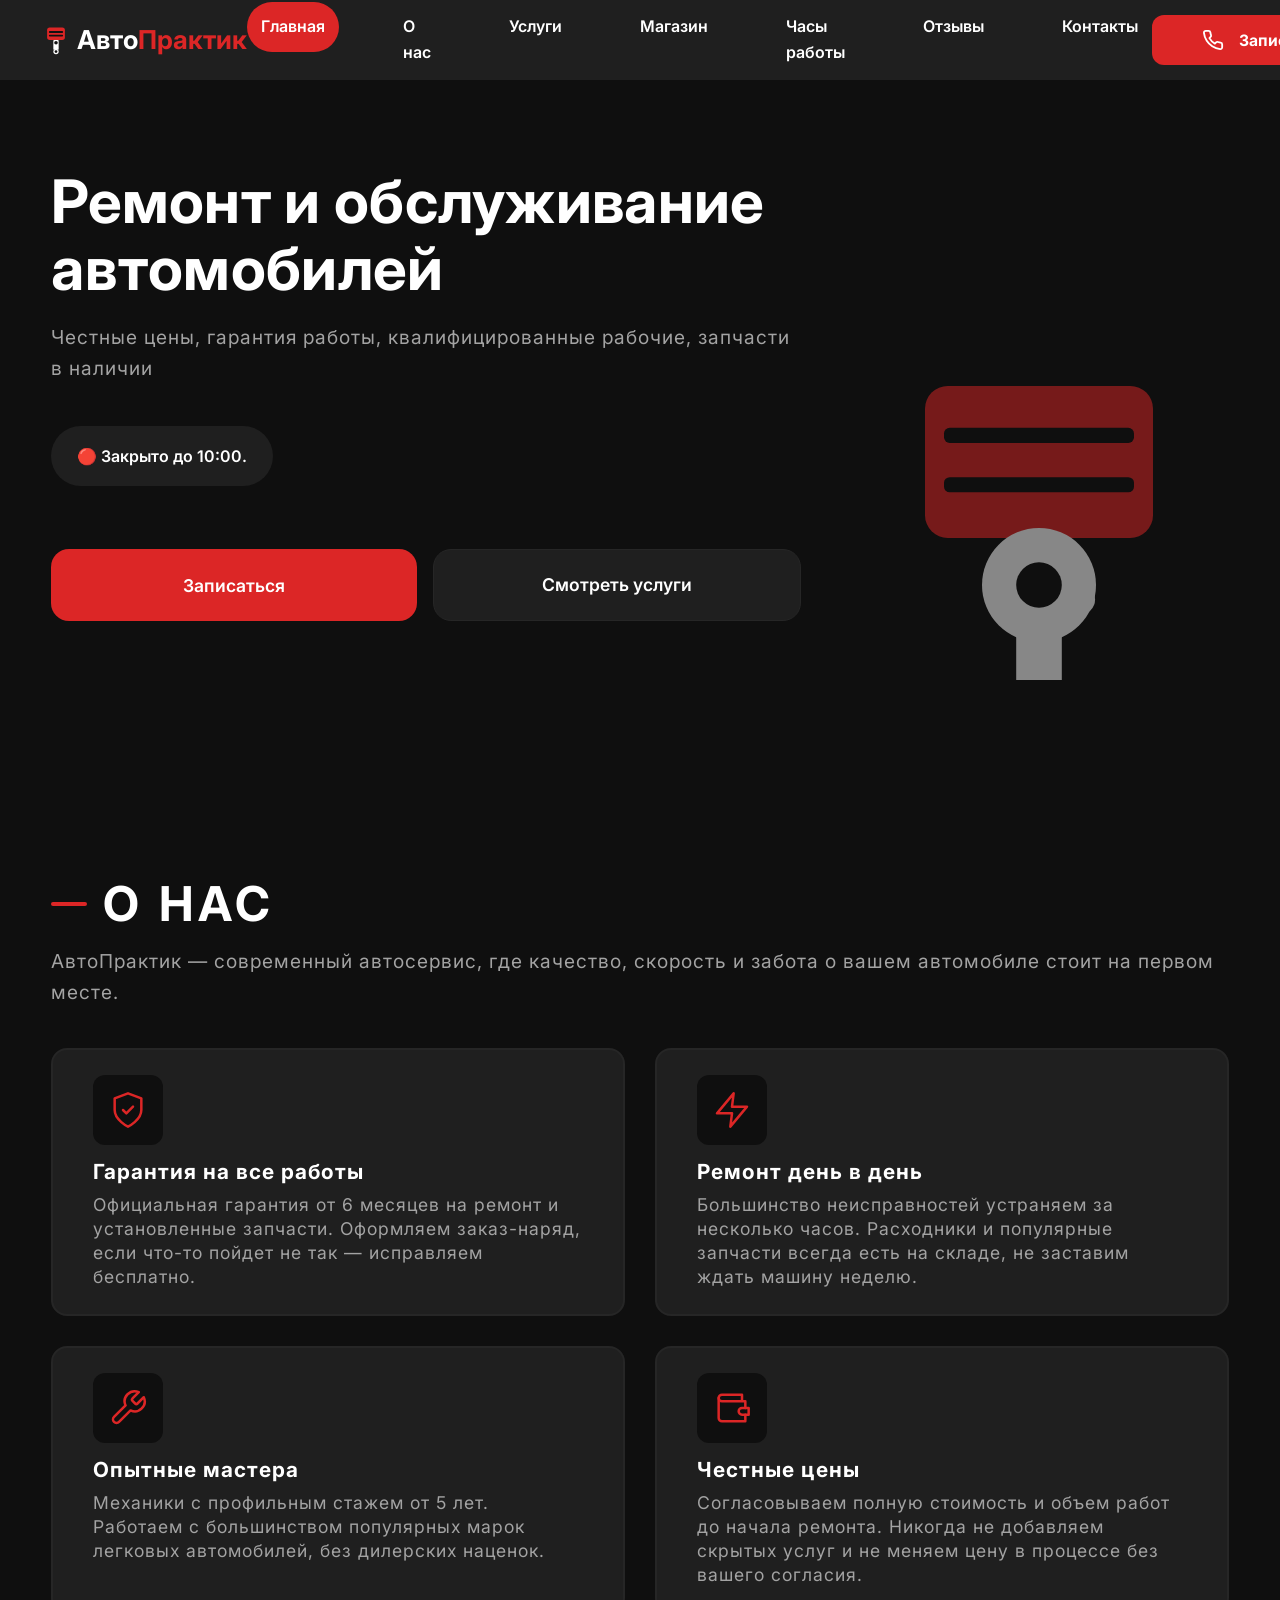
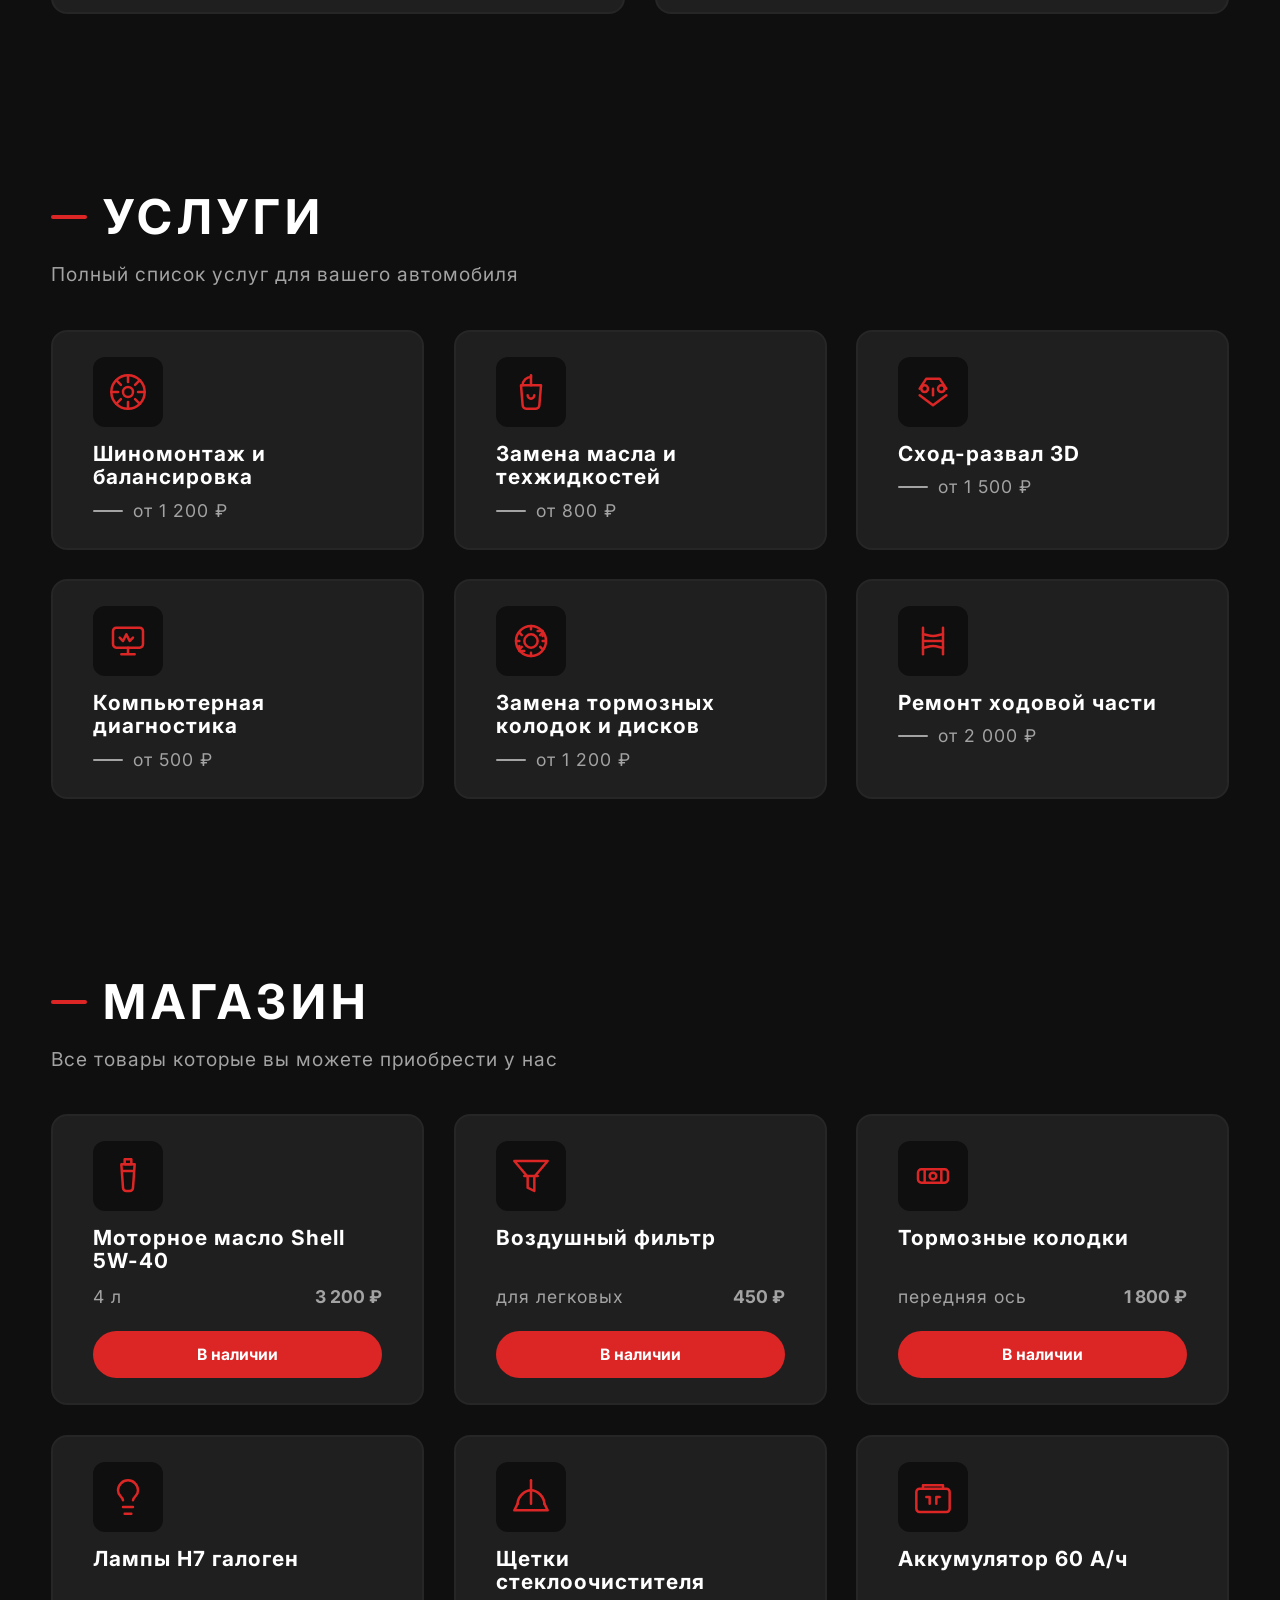
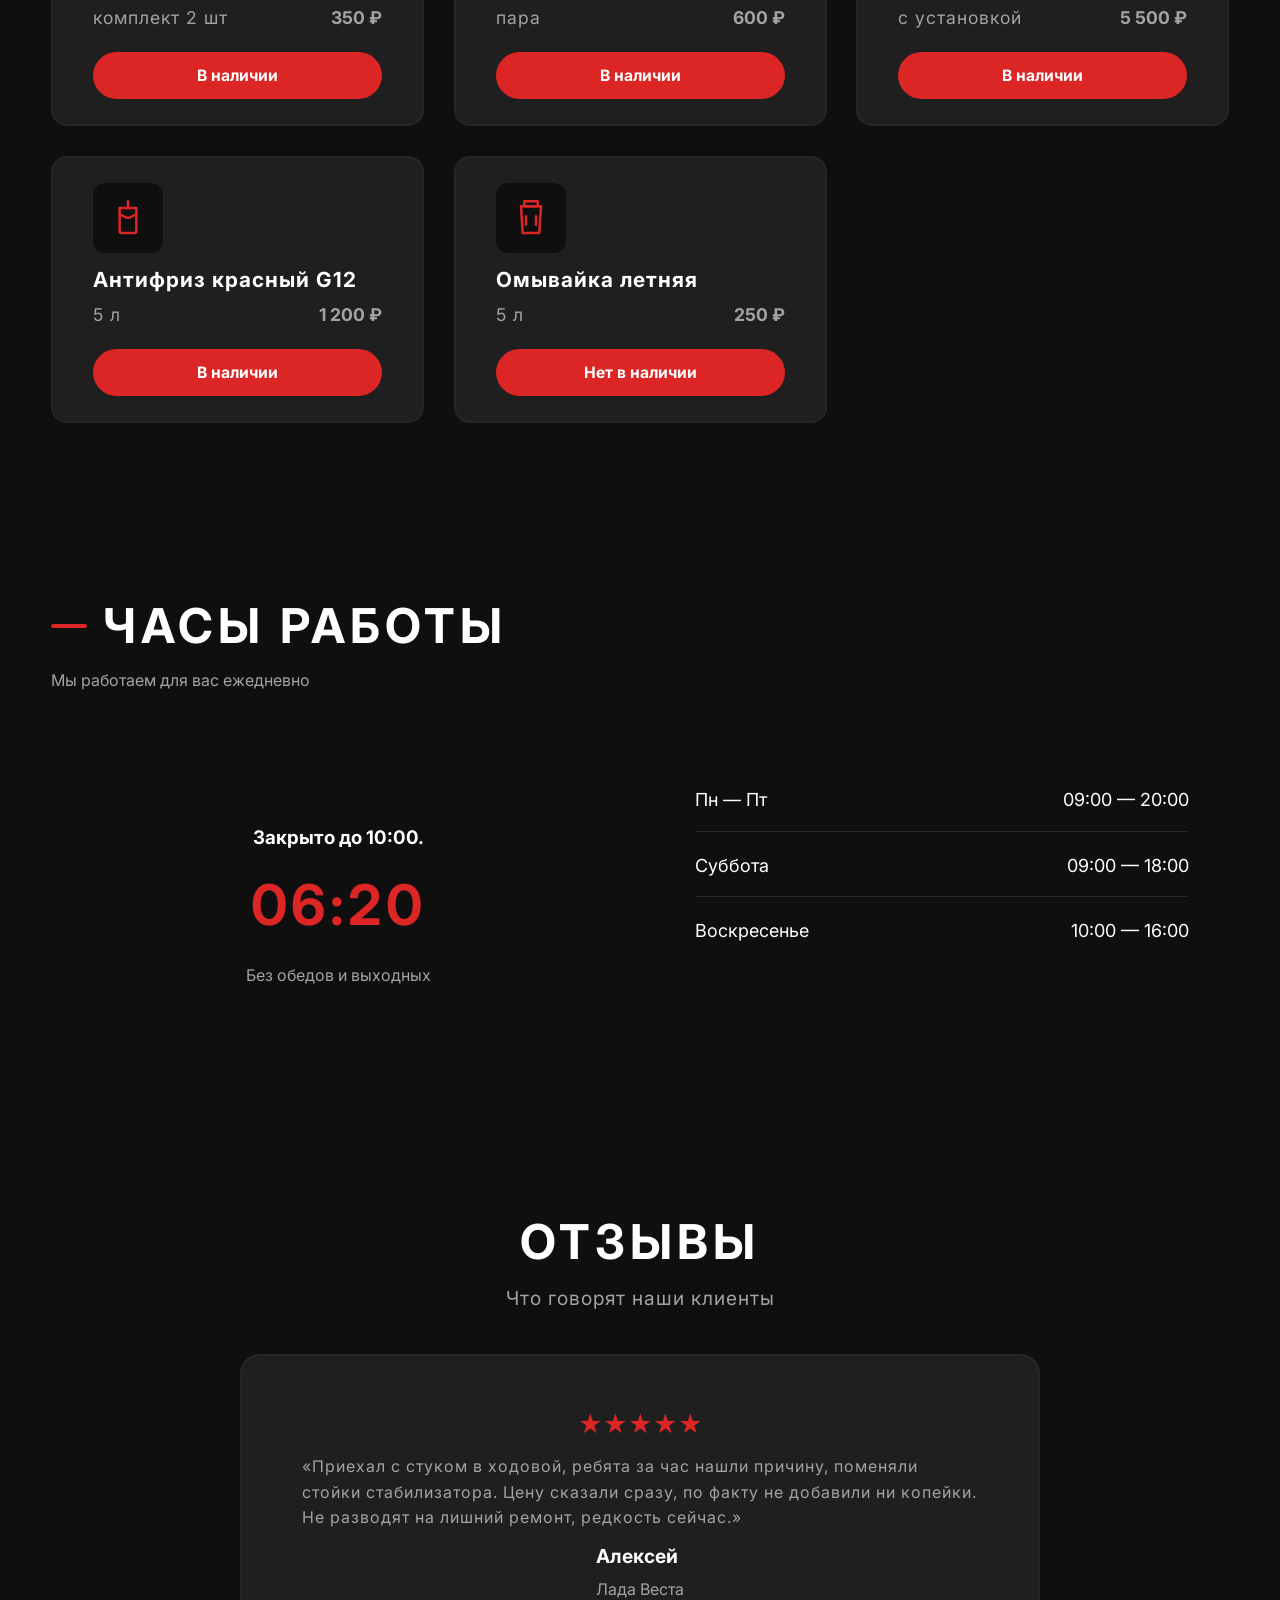
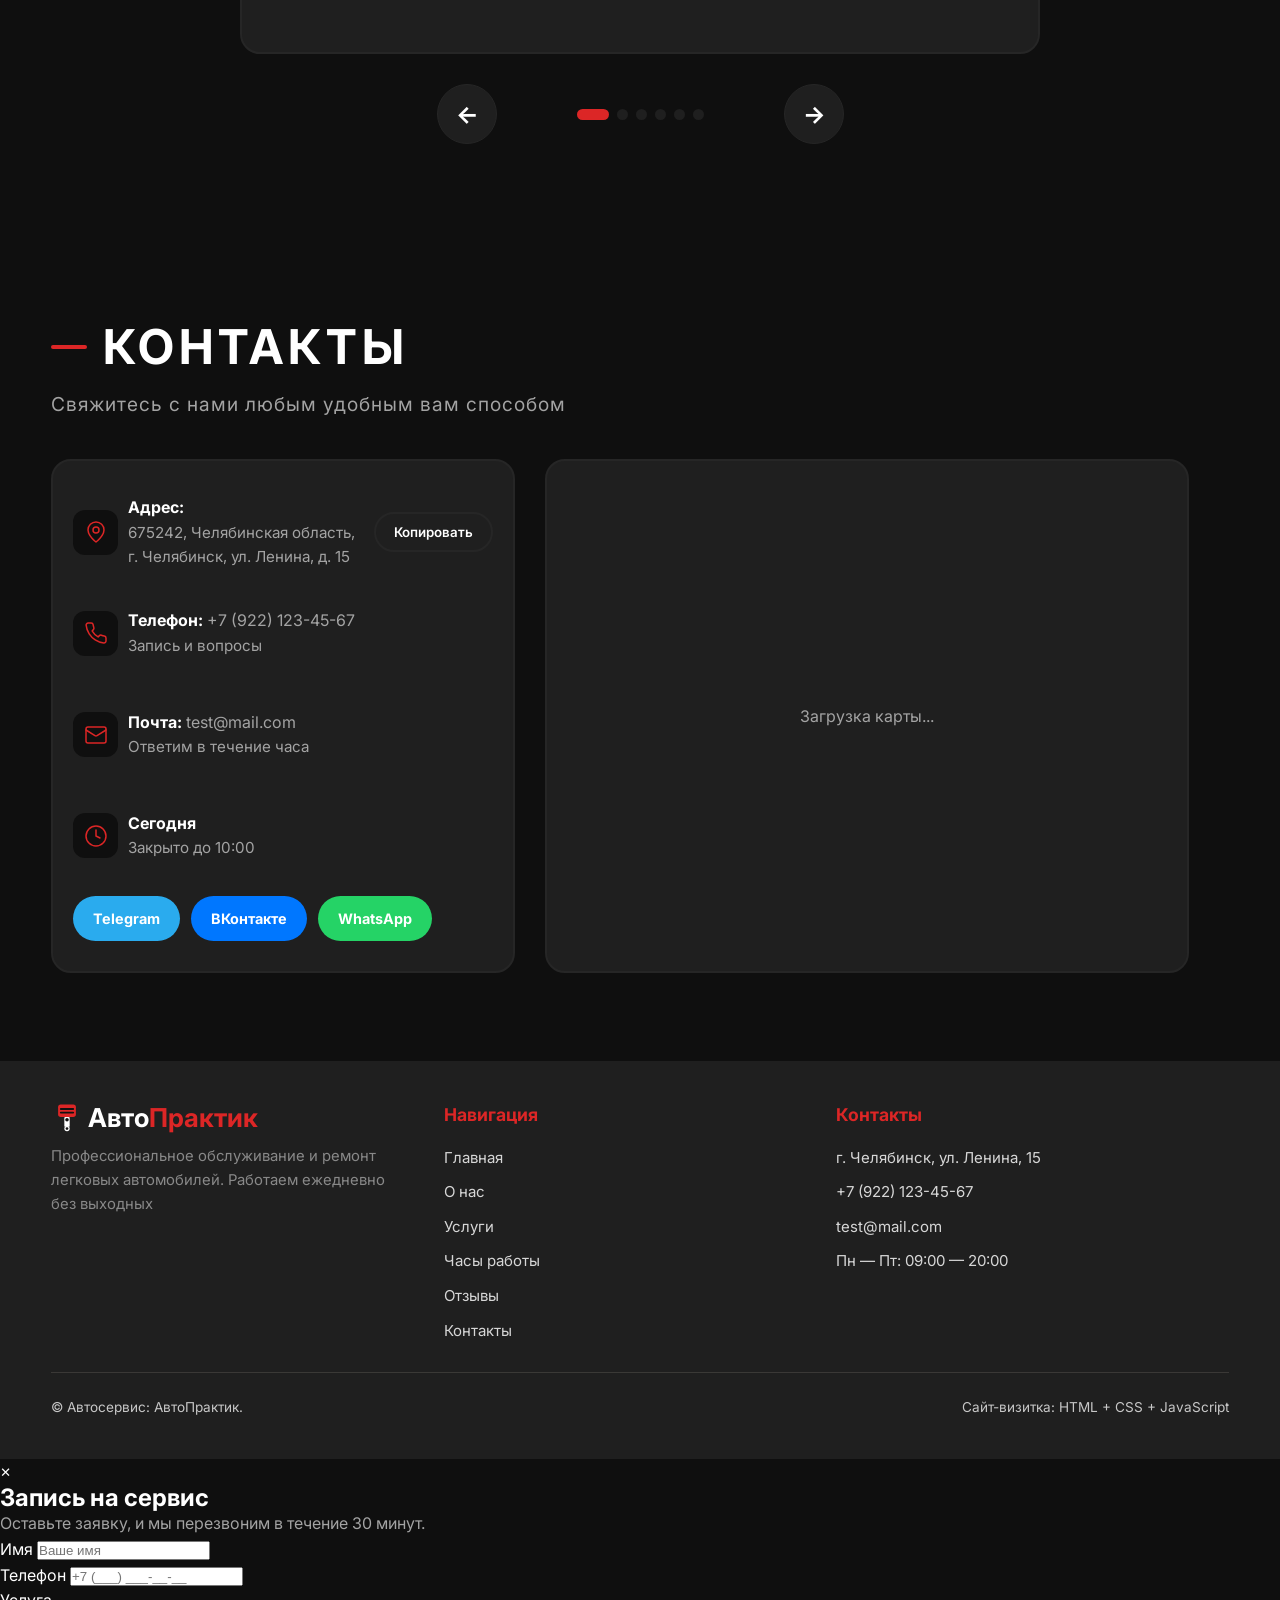
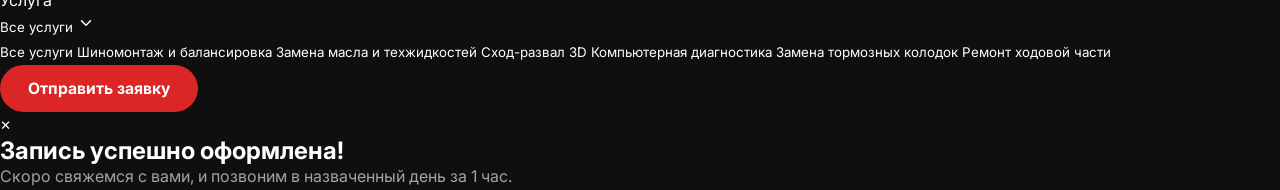
==== commit 0c444c1f: "Добавил модальные окна" ====
--- a/index.html
+++ b/index.html
@@ -48,6 +48,7 @@
         </div>
     </header>
 
+    <!-- главная -->
     <section id="home">
         <div class="container">
             <div class="gallery reveal" id="gallery">
@@ -81,6 +82,7 @@
         </div>
     </section>
 
+    <!-- о нас -->
     <section id="about">
         <div class="container">
             <div class="section-head reveal">
@@ -131,6 +133,7 @@
         </div>
     </section>
 
+    <!-- услуги -->
     <section id="services">
         <div class="container">
             <div class="section-head reveal">
@@ -215,6 +218,7 @@
         </div>
     </section>
 
+    <!-- магазин -->
     <section id="store">
         <div class="container">
             <div class="section-head reveal">
@@ -225,6 +229,7 @@
         </div>
     </section>
 
+    <!-- часы работы -->
     <section class="section" id="hours">
         <div class="container">
             <h2 class="section-title reveal">Часы работы</h2>
@@ -256,6 +261,7 @@
         </div>
     </section>
 
+    <!-- отзывы -->
     <section id="reviews">
         <div class="reviews-content">
             <div class="section-head reveal">
@@ -273,6 +279,7 @@
         </div>
     </section>
 
+    <!-- контакты -->
     <section id="contacts">
         <div class="container">
             <div class="section-head reveal">
@@ -390,6 +397,61 @@
 		</div>
     </footer>
 
+    <!-- модалка записи -->
+    <div class="modal" id="recordModal">
+        <div class="modal-bg" data-close></div>
+		<div class="modal-box">
+            <button class="close-x" data-close aria-label="Закрыть">✕</button>
+            <div class="modal-header">
+                <h2>Запись на сервис</h2>
+                <p>Оставьте заявку, и мы перезвоним в течение 30 минут.</p>
+            </div>
+            <form id="recordForm">
+                <div class="form">
+                    <label>Имя</label>
+                    <input type="text" placeholder="Ваше имя" required>
+                </div>
+                <div class="form">
+                    <label>Телефон</label>
+                    <input type="tel" placeholder="+7 (___) ___-__-__" required>
+                </div>
+                <div class="form">
+                    <label>Услуга</label>
+                    <div class="custom-select">
+                        <input type="hidden" name="servis" value="">
+                        <button type="button" class="custom-select-trigger">
+                            <span class="custom-select-value">Все услуги</span>
+                            <svg class="trigger-arrow" width="18" height="18" viewBox="0 0 24 24" fill="none" stroke="currentColor" stroke-width="2" stroke-linecap="round" stroke-linejoin="round">
+                                <path d="m6 9 6 6 6-6"/>
+                            </svg>
+                        </button>
+                        <div class="custom-select-menu">
+                            <button type="button" class="servis-option" data-value="">Все услуги</button>
+                            <button type="button" class="servis-option" data-value="tire-service">Шиномонтаж и балансировка</button>
+                            <button type="button" class="servis-option" data-value="oil">Замена масла и техжидкостей</button>
+                            <button type="button" class="servis-option" data-value="assembly">Сход-развал 3D</button>
+                            <button type="button" class="servis-option" data-value="diagnostics">Компьютерная диагностика</button>
+                            <button type="button" class="servis-option" data-value="brake-pads">Замена тормозных колодок</button>
+                            <button type="button" class="servis-option" data-value="undercarriage">Ремонт ходовой части</button>           
+                        </div>
+                    </div>
+                </div>
+                <button type="submit" class="btn btn-primary">Отправить заявку</button>
+            </form>
+        </div>
+    </div>
+    <!-- модалка успешной записи -->
+    <div class="modal" id="successModal">
+        <div class="modal-bg" data-close></div>
+		<div class="modal-box">
+            <button class="close-x" data-close aria-label="Закрыть">✕</button>
+            <div class="modal-header">
+                <h2>Запись успешно оформлена!</h2>
+                <p>Скоро свяжемся с вами, и позвоним в назваченный день за 1 час.</p>
+            </div>
+        </div>
+     </div>
+
     <script src="data.js"></script>
     <script src="script.js"></script>
 </body>
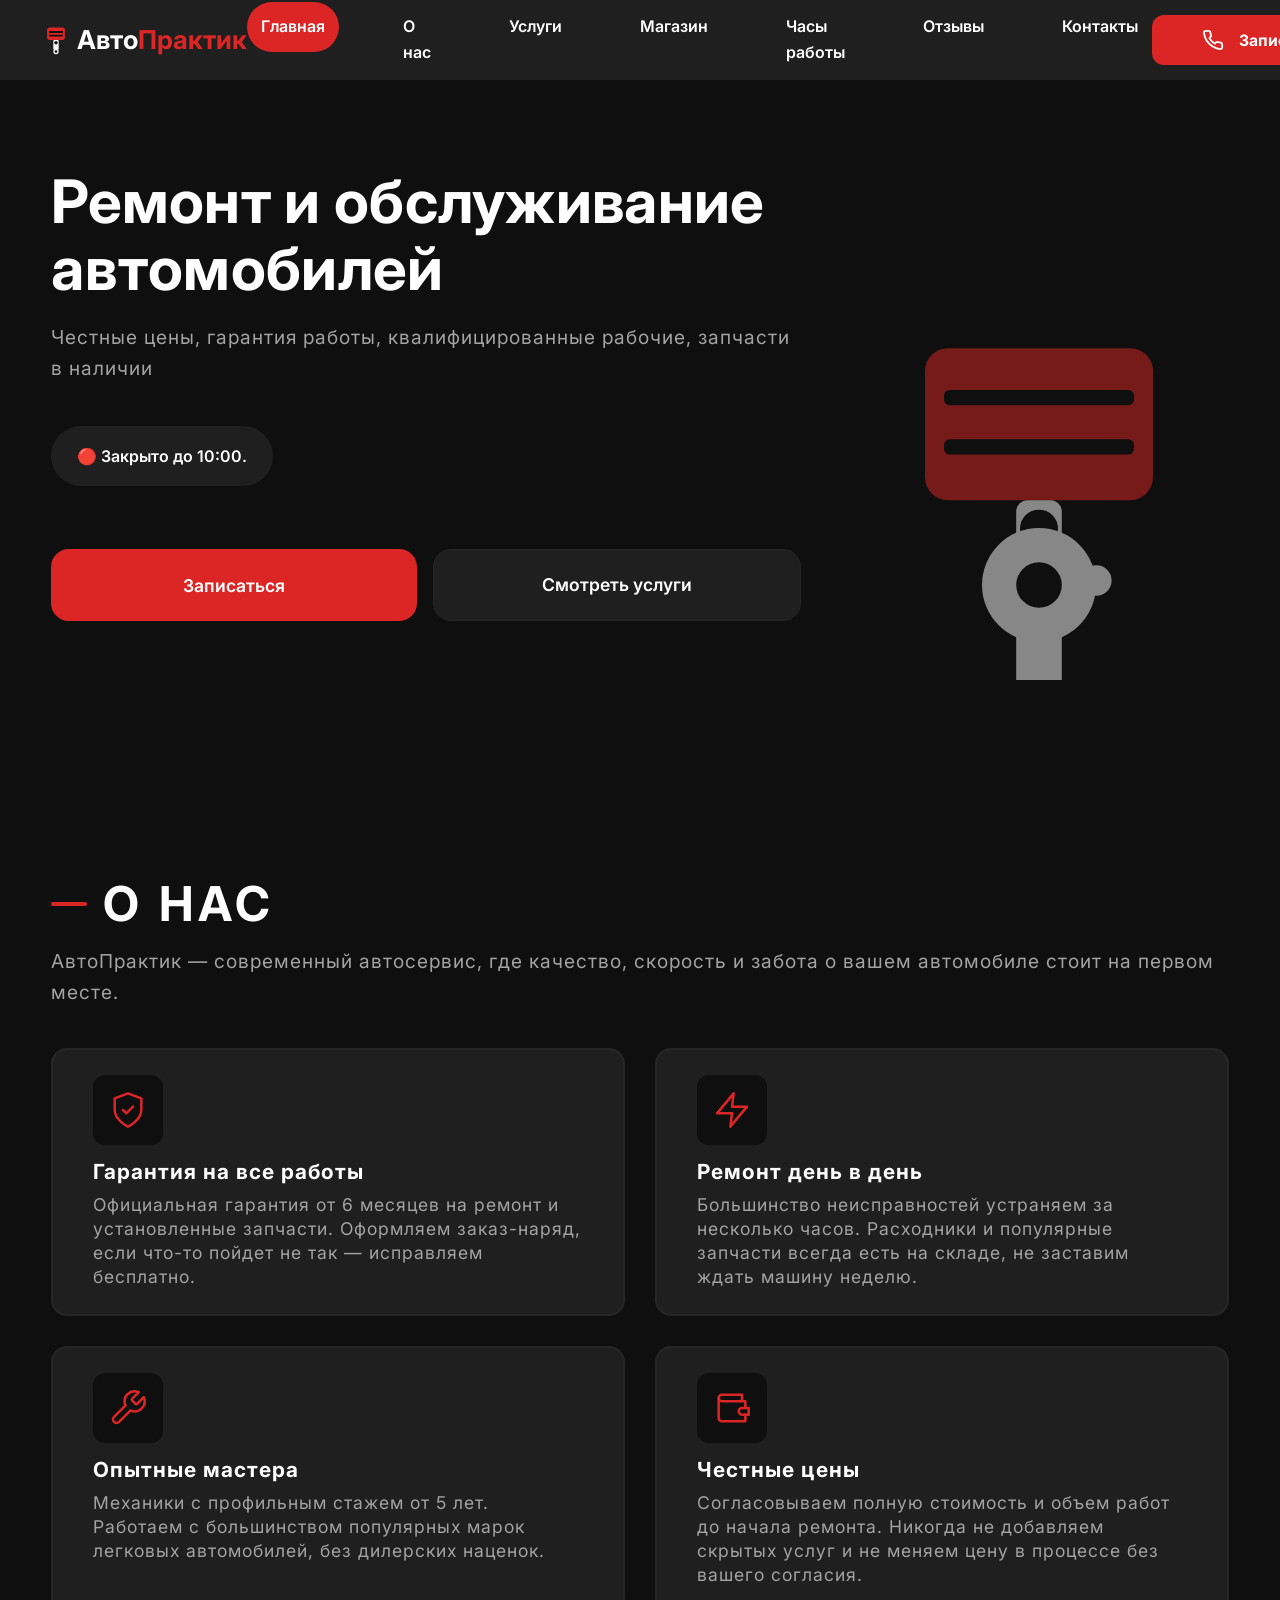
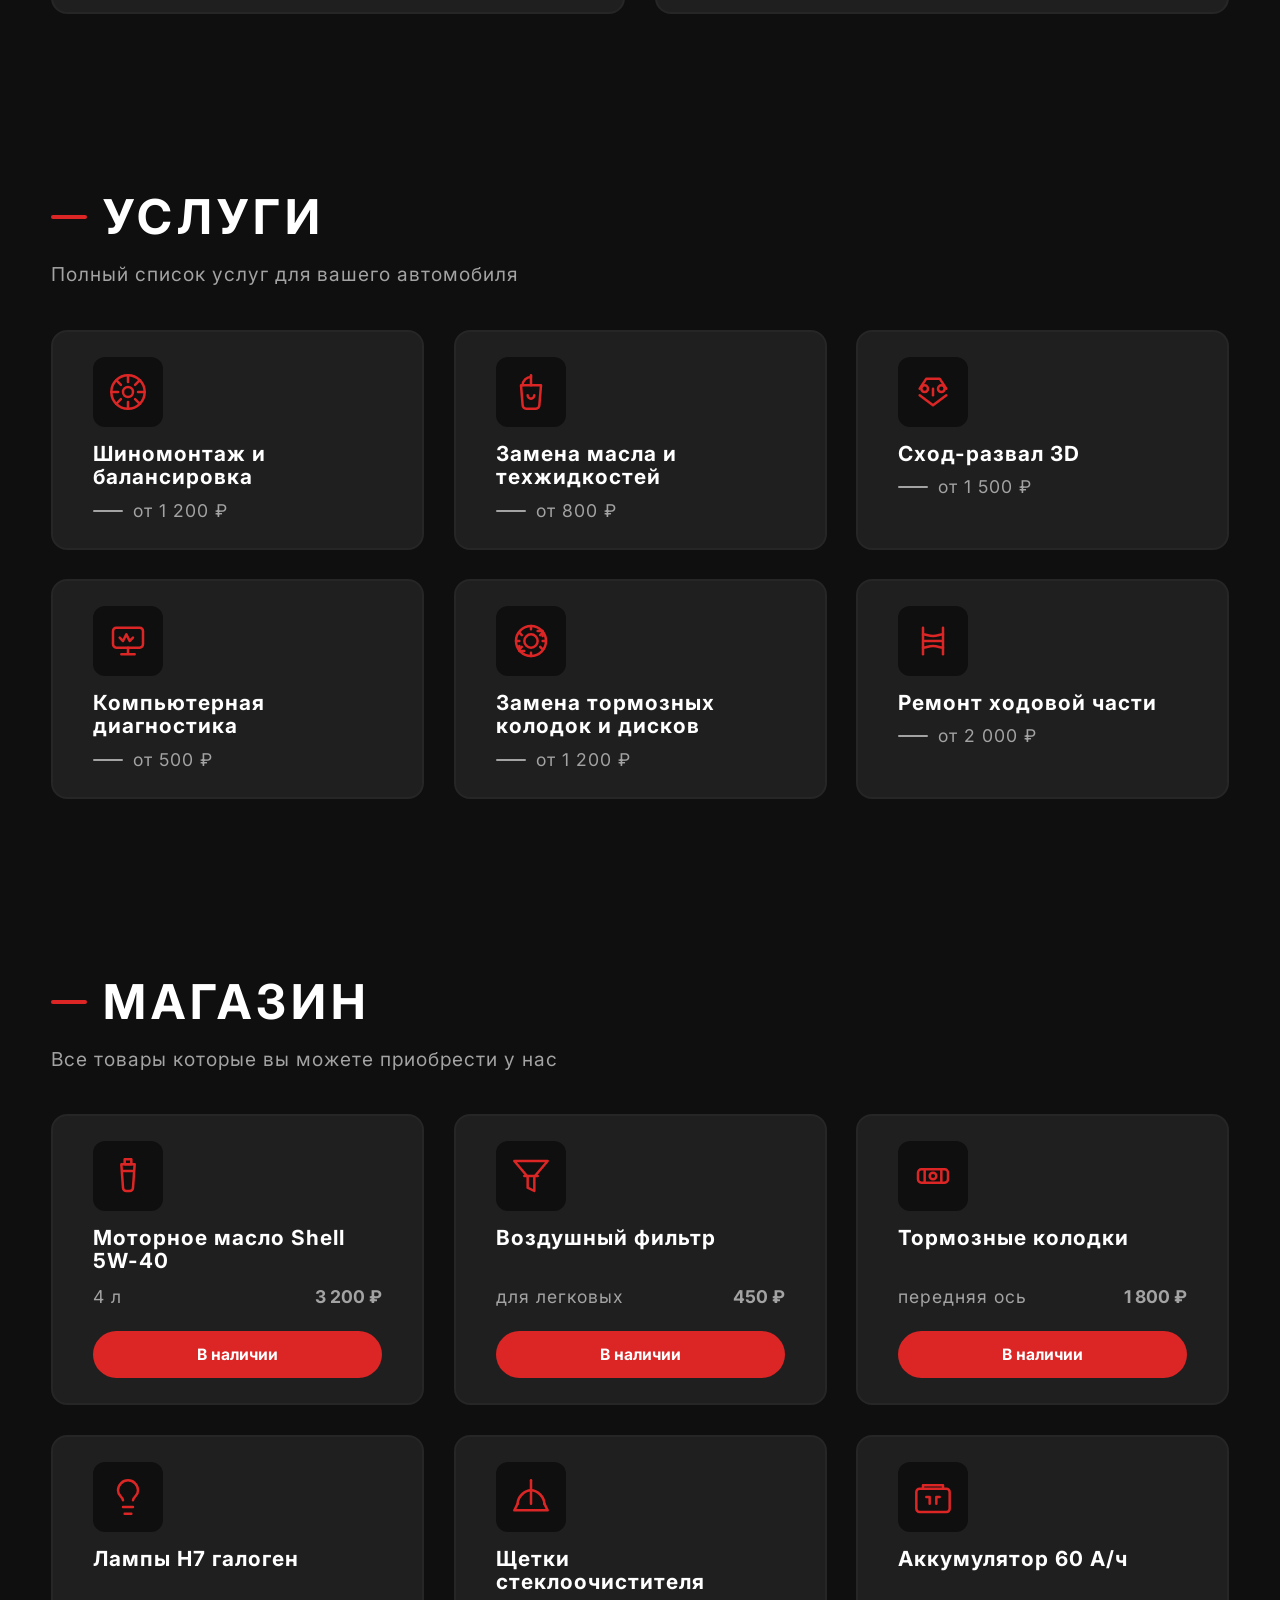
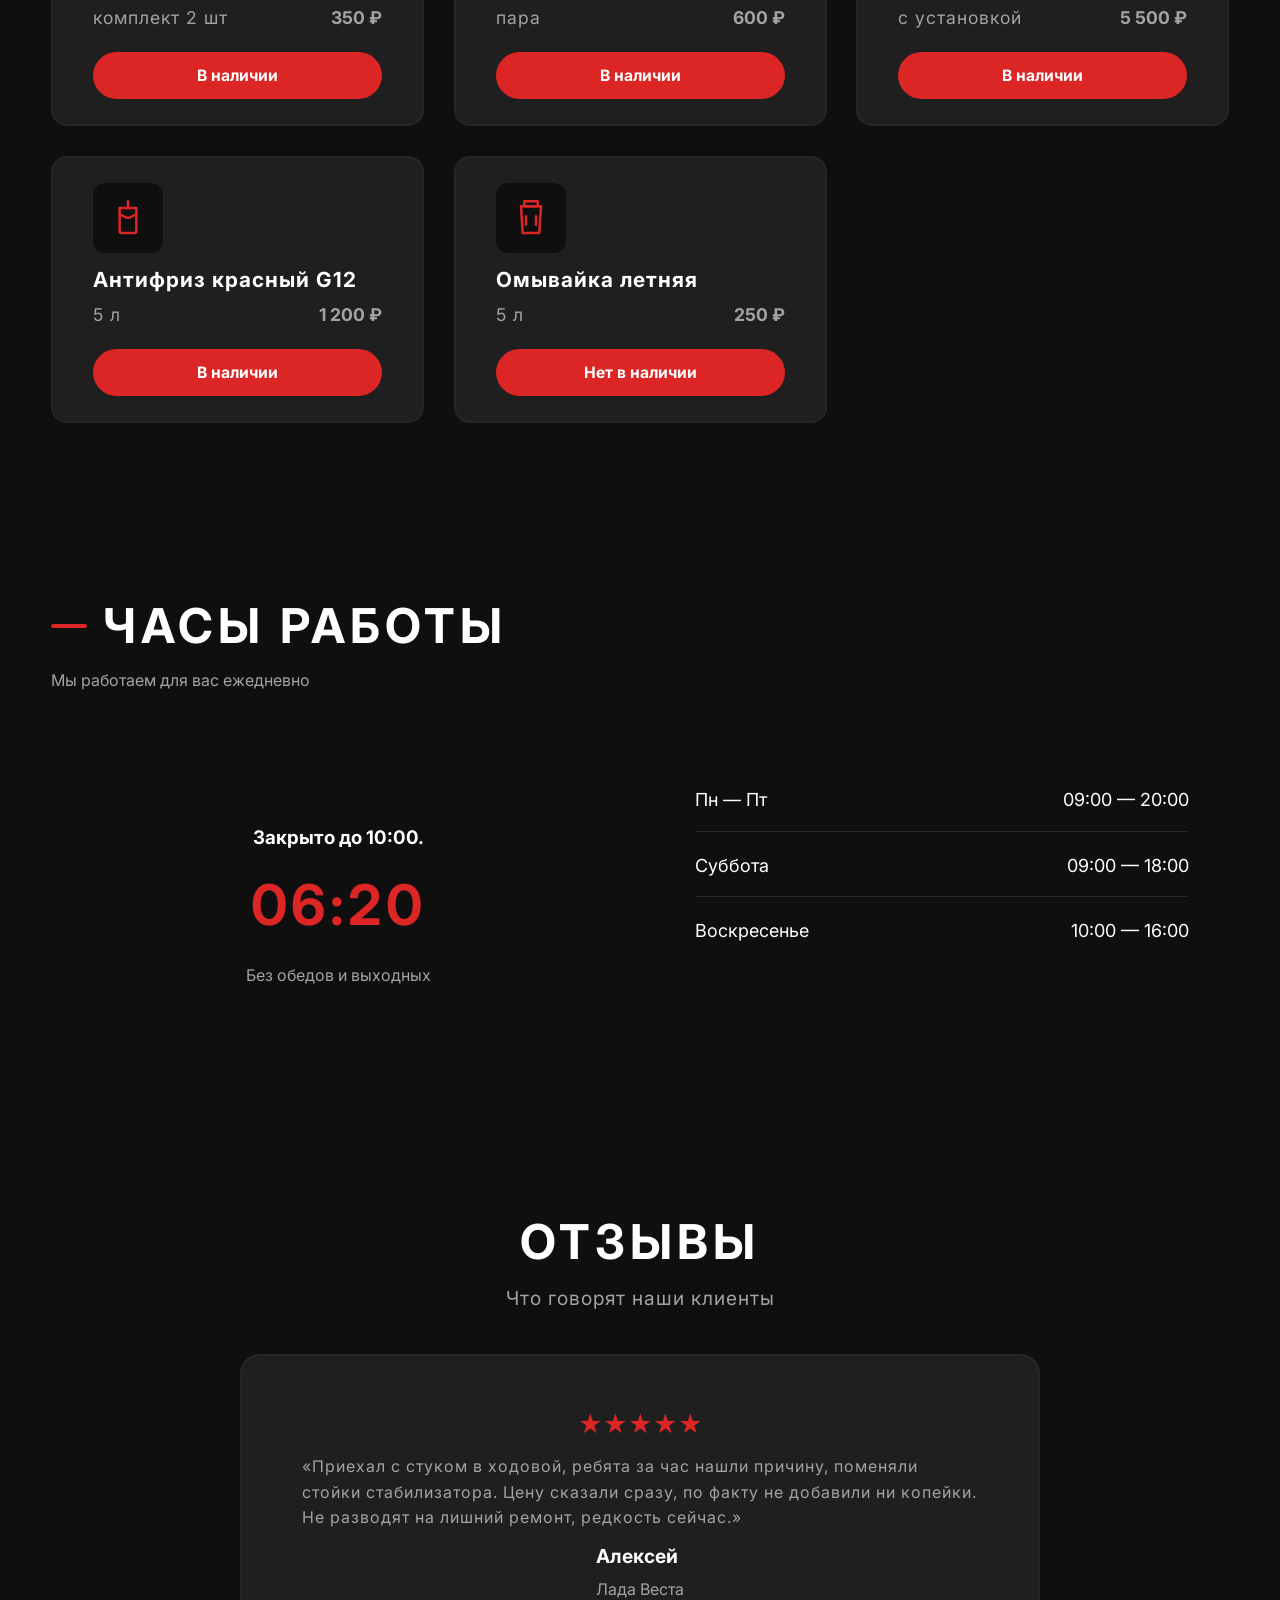
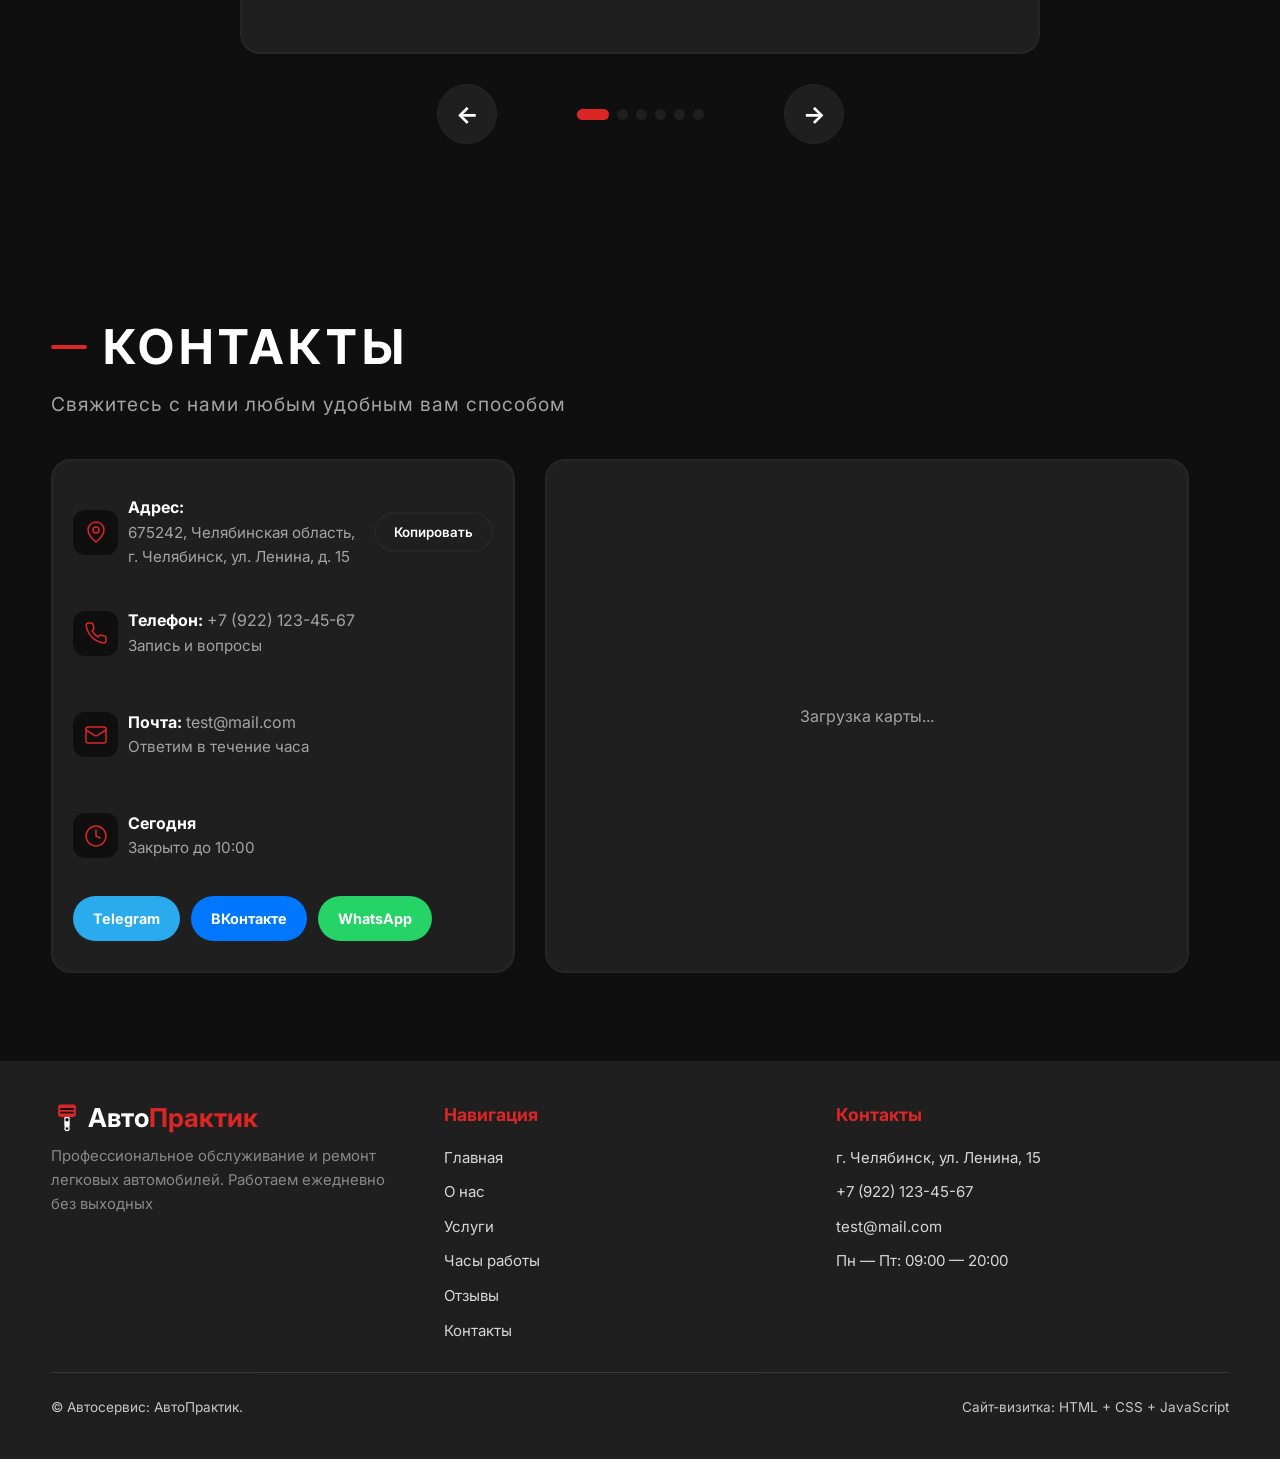
==== commit 590f2922: "Небольшие подправления" ====
--- a/index.html
+++ b/index.html
@@ -409,11 +409,23 @@
             <form id="recordForm">
                 <div class="form">
                     <label>Имя</label>
-                    <input type="text" placeholder="Ваше имя" required>
+                    <input type="text" id="name" placeholder="Ваше имя">
+                    <span class="err-msg">Пожалуйста, укажите имя (минимум 2 буквы)</span>
                 </div>
                 <div class="form">
                     <label>Телефон</label>
-                    <input type="tel" placeholder="+7 (___) ___-__-__" required>
+                    <input type="tel" id="phone" placeholder="+7 (___) ___-__-__">
+                    <span class="err-msg">Введите телефон — минимум 10 цифр</span>
+                </div>
+                <div class="form">
+                    <label>Дата</label>
+                    <input type="date" id="date">
+                    <span class="err-msg">Выберите дату не раньше сегодняшней</span>
+                </div>
+                <div class="form">
+                    <label>Время</label>
+                    <input type="time" id="time">
+                    <span class="err-msg">В это время мы не работаем</span>
                 </div>
                 <div class="form">
                     <label>Услуга</label>
@@ -445,10 +457,17 @@
         <div class="modal-bg" data-close></div>
 		<div class="modal-box">
             <button class="close-x" data-close aria-label="Закрыть">✕</button>
+            <div style="margin-bottom: 16px;">
+                <svg width="56" height="56" viewBox="0 0 24 24" fill="none" stroke="#22c55e" stroke-width="1.5" stroke-linecap="round" stroke-linejoin="round">
+                    <circle cx="12" cy="12" r="10"/>
+                    <path d="m9 12 2 2 4-4"/>
+                </svg>
+            </div>
             <div class="modal-header">
                 <h2>Запись успешно оформлена!</h2>
                 <p>Скоро свяжемся с вами, и позвоним в назваченный день за 1 час.</p>
             </div>
+            <button class="btn btn-primary" data-close>Отлично</button>
         </div>
      </div>
 
--- a/style.css
+++ b/style.css
@@ -204,3 +204,42 @@
 .reveal:nth-child(8) { transition-delay: 0.7s; }
 .map {position: relative;}
 .map-placeholder {position: absolute; inset: 0; display: grid; place-items: center; color: var(--text-muted); z-index: 0;}
+.modal {
+    position: fixed;
+    inset: 0;
+    z-index: 1200;
+    display: grid;
+    place-items: center;
+    padding: 20px;
+    opacity: 0;
+    pointer-events: none;
+    transition: opacity 0.3s;
+}
+.modal.show {opacity: 1; pointer-events: auto;}
+.modal-bg {position: absolute; inset: 0; background: rgba(0, 0, 0, 0.72); backdrop-filter: blur(6px);}
+.modal-box {
+    position: relative;
+    background: var(--surface);
+    border-radius: 28px;
+    padding: 30px 60px;
+    width: min(700px, 98%);
+    overflow-y: auto;
+    transform: translateY(36px) scale(0.96);
+    transition: transform 0.35s cubic-bezier(0.34, 1.4, 0.64, 1);
+}
+.close-x {position: absolute; left: 20px; top: 20px; font-size: 1.2rem; font-weight: 600; padding: 5px; border-radius: 10px;}
+.close-x:hover {background-color: var(--surface-hover);}
+.modal-header {display: grid; place-items: center; margin-bottom: 30px;}
+.modal-header h2 {font-size: 2rem; text-transform: uppercase; letter-spacing: 2px;}
+.modal-header p {font-size: 1.1rem;}
+#recordForm {display: grid; place-items: center; gap: 20px;}
+.form input, .custom-select-trigger {background-color: var(--bg); padding: 16px 20px; border-radius: 18px; border: none; color: var(--text-muted); height: 60px; font-size: 1.1rem;}
+.custom-select {position: relative;}
+.custom-select-trigger {font-family: inherit; font-weight: 300; opacity: 0.8}
+.form {width: 100%; display: flex; flex-direction: column;}
+.form label {margin-bottom: 5px; color: var(--text-muted)}
+input:focus, .custom-select-trigger:focus {outline: none; border: 2px solid var(--border);}
+.custom-select-menu {display: none; position: absolute; top: 100%; left: 0; right: 0; z-index: 10;}
+.custom-select.open .custom-select-menu { display: flex; flex-direction: column; }
+#recordForm .btn-primary {width: 100%; display: grid; place-items: center; height: 60px; margin-top: 30px; font-size: 1.1rem;}
+.custom-select-trigger {display: flex; justify-content: space-between; align-items: center; width: 100%;}
